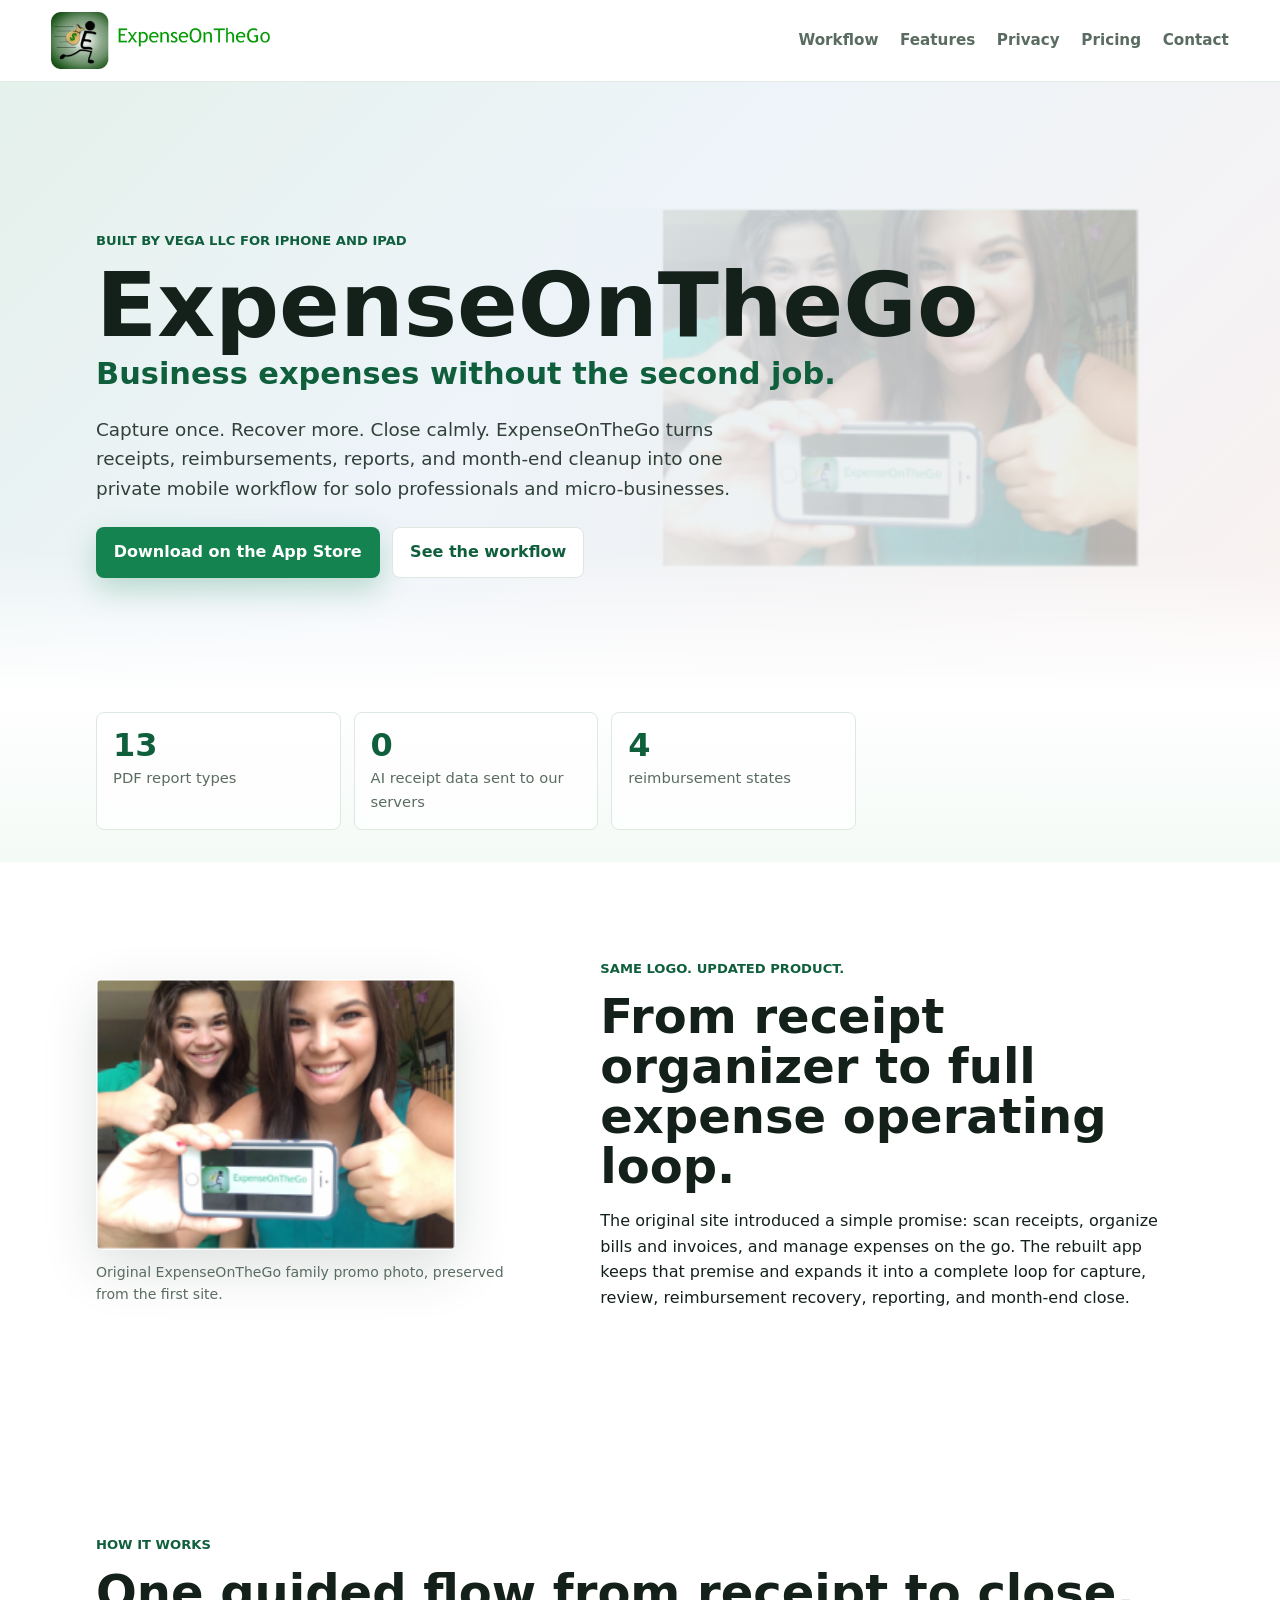
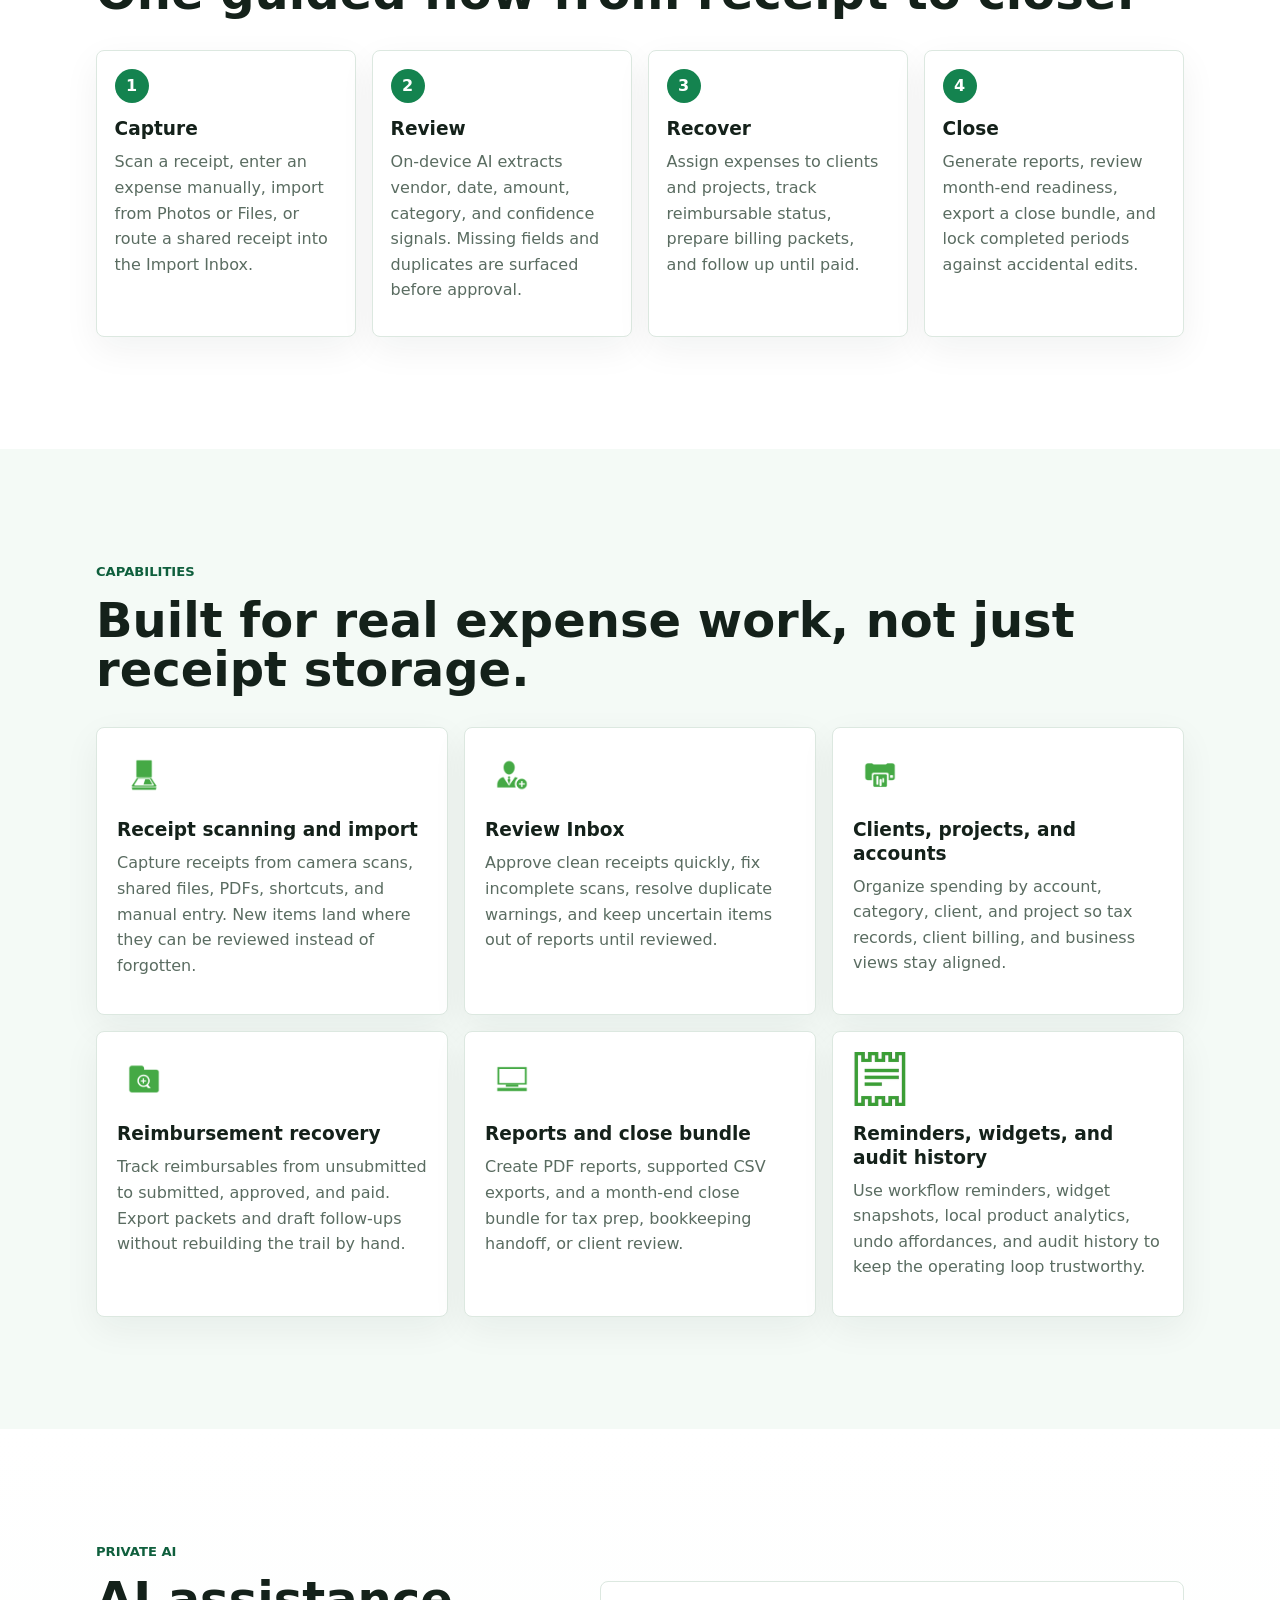
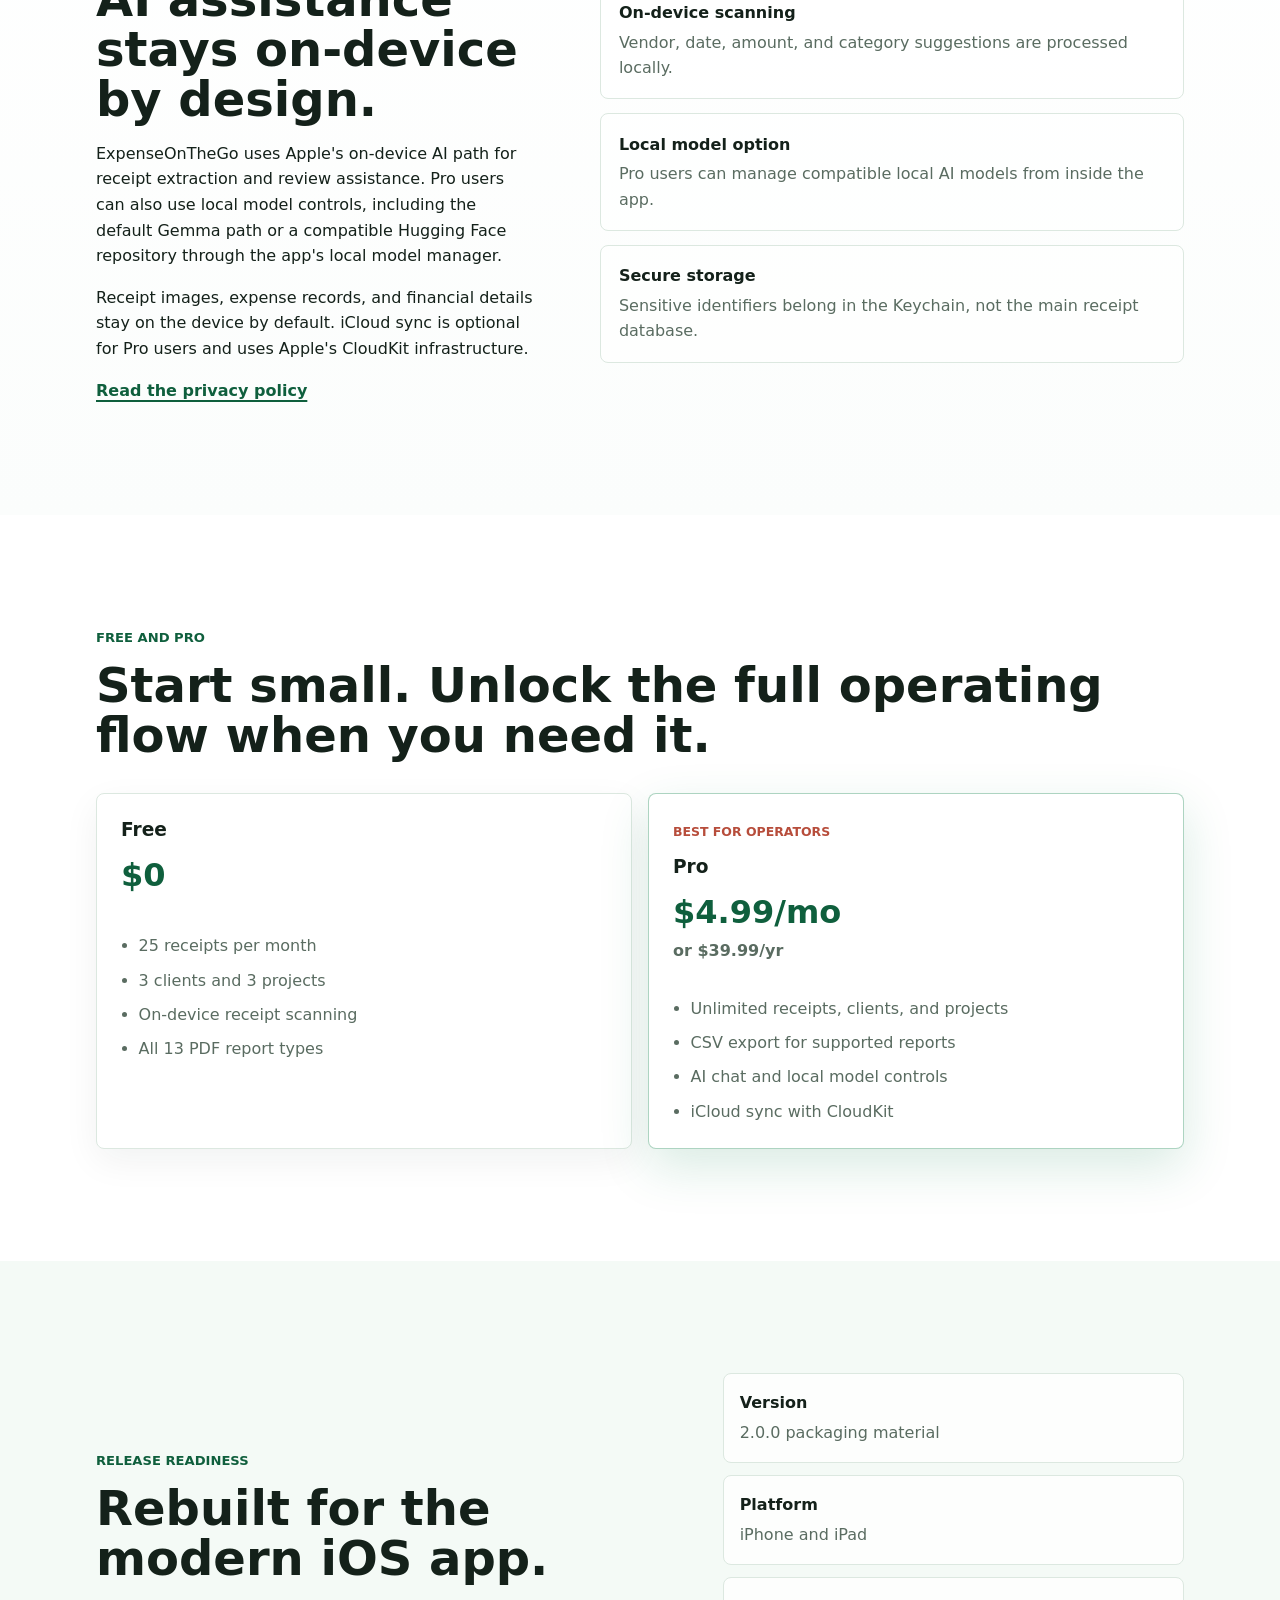
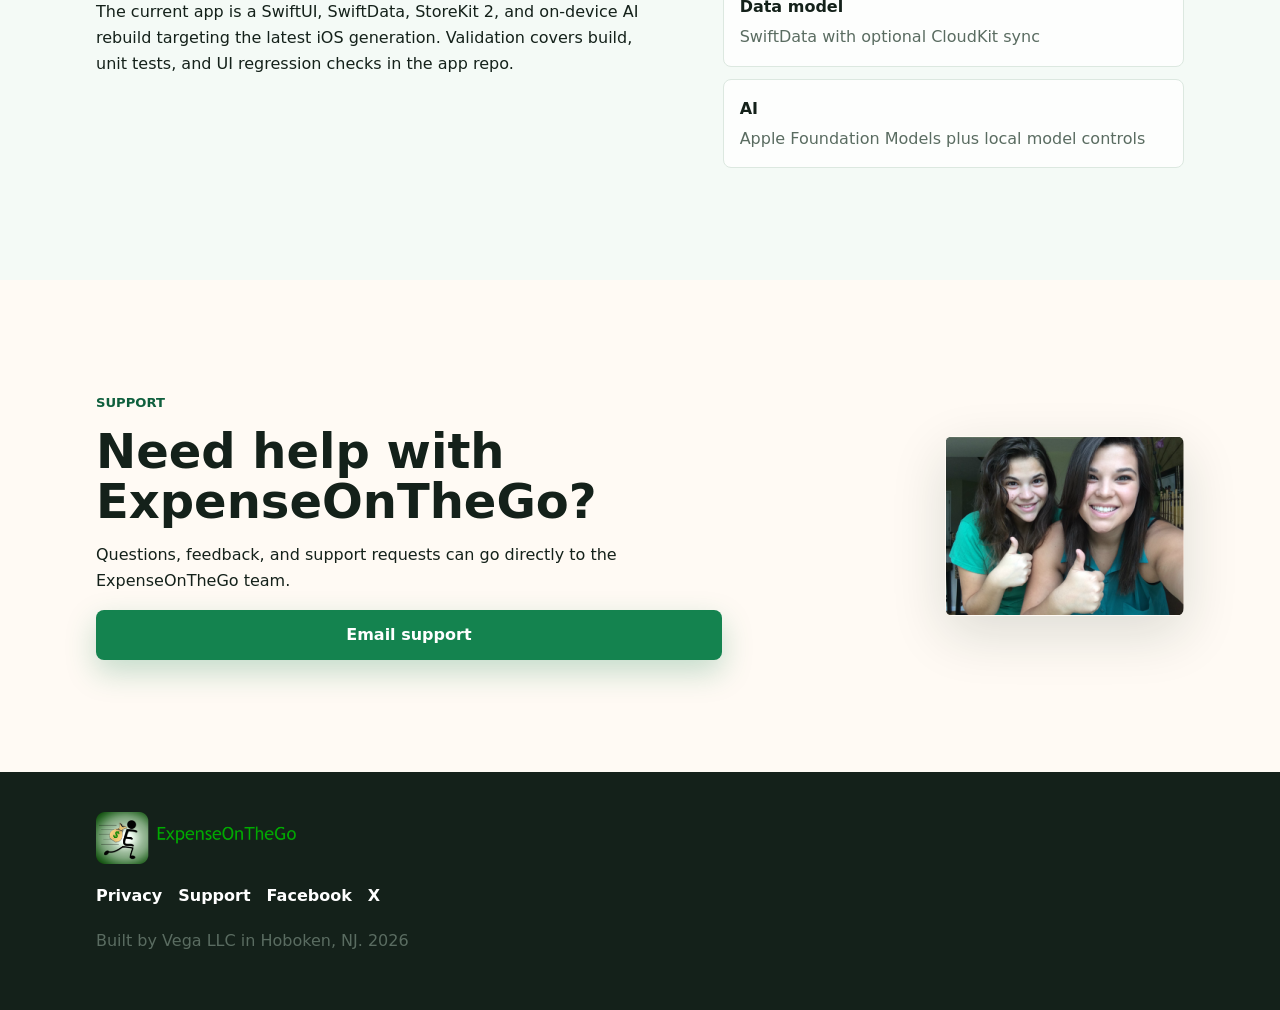
==== index.html @ b361ec9f "Build ExpenseOnTheGo website" ====
<!doctype html>
<html lang="en">
  <head>
    <meta charset="utf-8">
    <meta name="viewport" content="width=device-width, initial-scale=1">
    <title>ExpenseOnTheGo | Business expenses without the second job</title>
    <meta name="description" content="ExpenseOnTheGo helps solo professionals and micro-businesses scan receipts, recover reimbursable spend, and close the month with less friction.">
    <meta name="keywords" content="expense tracker, receipt scanner, business receipts, reimbursements, expense reports, bookkeeping, freelancer, consultant, small business">
    <link rel="canonical" href="https://expenseonthego.com/">
    <meta property="og:site_name" content="ExpenseOnTheGo">
    <meta property="og:title" content="ExpenseOnTheGo">
    <meta property="og:description" content="Business expenses without the second job.">
    <meta property="og:type" content="website">
    <meta property="og:url" content="https://expenseonthego.com/">
    <meta property="og:image" content="https://expenseonthego.com/assets/current-site/hero-family.png">
    <meta name="twitter:card" content="summary_large_image">
    <link rel="icon" href="assets/app/app-icon.png">
    <link rel="apple-touch-icon" href="assets/app/app-icon.png">
    <link rel="manifest" href="site.webmanifest">
    <link rel="stylesheet" href="assets/css/site.css">
  </head>
  <body>
    <a class="skip-link" href="#main">Skip to content</a>

    <header class="site-header" data-site-header>
      <a class="brand" href="/" aria-label="ExpenseOnTheGo home">
        <img src="assets/current-site/logo.png" alt="ExpenseOnTheGo">
      </a>
      <button class="nav-toggle" type="button" aria-expanded="false" aria-controls="site-nav" data-nav-toggle>
        <span></span>
        <span></span>
        <span></span>
        <span class="visually-hidden">Menu</span>
      </button>
      <nav class="site-nav" id="site-nav" data-site-nav>
        <a href="#workflow">Workflow</a>
        <a href="#features">Features</a>
        <a href="#privacy">Privacy</a>
        <a href="#pricing">Pricing</a>
        <a href="#contact">Contact</a>
      </nav>
    </header>

    <main id="main">
      <section class="hero" aria-labelledby="hero-title">
        <div class="hero-backdrop" aria-hidden="true"></div>
        <div class="hero-inner">
          <p class="eyebrow">Built by Vega LLC for iPhone and iPad</p>
          <h1 id="hero-title">ExpenseOnTheGo</h1>
          <p class="hero-subtitle">Business expenses without the second job.</p>
          <p class="hero-copy">Capture once. Recover more. Close calmly. ExpenseOnTheGo turns receipts, reimbursements, reports, and month-end cleanup into one private mobile workflow for solo professionals and micro-businesses.</p>
          <div class="hero-actions" aria-label="Primary actions">
            <a class="button primary" href="https://itunes.apple.com/us/app/expenseonthego/id940750220?mt=8">Download on the App Store</a>
            <a class="button secondary" href="#workflow">See the workflow</a>
          </div>
        </div>
      </section>

      <section class="stats-strip" aria-label="ExpenseOnTheGo highlights">
        <div class="section-inner">
          <dl class="hero-stats">
            <div>
              <dt>13</dt>
              <dd>PDF report types</dd>
            </div>
            <div>
              <dt>0</dt>
              <dd>AI receipt data sent to our servers</dd>
            </div>
            <div>
              <dt>4</dt>
              <dd>reimbursement states</dd>
            </div>
          </dl>
        </div>
      </section>

      <section class="legacy-band" aria-label="Original ExpenseOnTheGo story">
        <div class="section-inner legacy-grid">
          <figure class="legacy-photo">
            <img src="assets/current-site/hero-family.png" alt="Original family promotional photo holding ExpenseOnTheGo on an iPhone">
            <figcaption>Original ExpenseOnTheGo family promo photo, preserved from the first site.</figcaption>
          </figure>
          <div>
            <p class="section-kicker">Same logo. Updated product.</p>
            <h2>From receipt organizer to full expense operating loop.</h2>
            <p>The original site introduced a simple promise: scan receipts, organize bills and invoices, and manage expenses on the go. The rebuilt app keeps that premise and expands it into a complete loop for capture, review, reimbursement recovery, reporting, and month-end close.</p>
          </div>
        </div>
      </section>

      <section class="section" id="workflow" aria-labelledby="workflow-title">
        <div class="section-inner">
          <p class="section-kicker">How it works</p>
          <h2 id="workflow-title">One guided flow from receipt to close.</h2>
          <div class="steps">
            <article>
              <span class="step-number">1</span>
              <h3>Capture</h3>
              <p>Scan a receipt, enter an expense manually, import from Photos or Files, or route a shared receipt into the Import Inbox.</p>
            </article>
            <article>
              <span class="step-number">2</span>
              <h3>Review</h3>
              <p>On-device AI extracts vendor, date, amount, category, and confidence signals. Missing fields and duplicates are surfaced before approval.</p>
            </article>
            <article>
              <span class="step-number">3</span>
              <h3>Recover</h3>
              <p>Assign expenses to clients and projects, track reimbursable status, prepare billing packets, and follow up until paid.</p>
            </article>
            <article>
              <span class="step-number">4</span>
              <h3>Close</h3>
              <p>Generate reports, review month-end readiness, export a close bundle, and lock completed periods against accidental edits.</p>
            </article>
          </div>
        </div>
      </section>

      <section class="section muted" id="features" aria-labelledby="features-title">
        <div class="section-inner">
          <p class="section-kicker">Capabilities</p>
          <h2 id="features-title">Built for real expense work, not just receipt storage.</h2>
          <div class="feature-grid">
            <article class="feature-card">
              <img src="assets/current-site/feature-4014758.png" alt="" aria-hidden="true">
              <h3>Receipt scanning and import</h3>
              <p>Capture receipts from camera scans, shared files, PDFs, shortcuts, and manual entry. New items land where they can be reviewed instead of forgotten.</p>
            </article>
            <article class="feature-card">
              <img src="assets/current-site/feature-2660194.png" alt="" aria-hidden="true">
              <h3>Review Inbox</h3>
              <p>Approve clean receipts quickly, fix incomplete scans, resolve duplicate warnings, and keep uncertain items out of reports until reviewed.</p>
            </article>
            <article class="feature-card">
              <img src="assets/current-site/feature-7334414.png" alt="" aria-hidden="true">
              <h3>Clients, projects, and accounts</h3>
              <p>Organize spending by account, category, client, and project so tax records, client billing, and business views stay aligned.</p>
            </article>
            <article class="feature-card">
              <img src="assets/current-site/feature-6022676.png" alt="" aria-hidden="true">
              <h3>Reimbursement recovery</h3>
              <p>Track reimbursables from unsubmitted to submitted, approved, and paid. Export packets and draft follow-ups without rebuilding the trail by hand.</p>
            </article>
            <article class="feature-card">
              <img src="assets/current-site/feature-6079263.png" alt="" aria-hidden="true">
              <h3>Reports and close bundle</h3>
              <p>Create PDF reports, supported CSV exports, and a month-end close bundle for tax prep, bookkeeping handoff, or client review.</p>
            </article>
            <article class="feature-card">
              <img src="assets/current-site/feature-5658322.png" alt="" aria-hidden="true">
              <h3>Reminders, widgets, and audit history</h3>
              <p>Use workflow reminders, widget snapshots, local product analytics, undo affordances, and audit history to keep the operating loop trustworthy.</p>
            </article>
          </div>
        </div>
      </section>

      <section class="section split-section" id="privacy" aria-labelledby="privacy-title">
        <div class="section-inner split-grid">
          <div>
            <p class="section-kicker">Private AI</p>
            <h2 id="privacy-title">AI assistance stays on-device by design.</h2>
            <p>ExpenseOnTheGo uses Apple's on-device AI path for receipt extraction and review assistance. Pro users can also use local model controls, including the default Gemma path or a compatible Hugging Face repository through the app's local model manager.</p>
            <p>Receipt images, expense records, and financial details stay on the device by default. iCloud sync is optional for Pro users and uses Apple's CloudKit infrastructure.</p>
            <a class="text-link" href="privacy.html">Read the privacy policy</a>
          </div>
          <div class="privacy-panel" aria-label="Private AI safeguards">
            <div>
              <strong>On-device scanning</strong>
              <span>Vendor, date, amount, and category suggestions are processed locally.</span>
            </div>
            <div>
              <strong>Local model option</strong>
              <span>Pro users can manage compatible local AI models from inside the app.</span>
            </div>
            <div>
              <strong>Secure storage</strong>
              <span>Sensitive identifiers belong in the Keychain, not the main receipt database.</span>
            </div>
          </div>
        </div>
      </section>

      <section class="section" id="pricing" aria-labelledby="pricing-title">
        <div class="section-inner">
          <p class="section-kicker">Free and Pro</p>
          <h2 id="pricing-title">Start small. Unlock the full operating flow when you need it.</h2>
          <div class="pricing-grid">
            <article class="pricing-card">
              <h3>Free</h3>
              <p class="price">$0</p>
              <ul>
                <li>25 receipts per month</li>
                <li>3 clients and 3 projects</li>
                <li>On-device receipt scanning</li>
                <li>All 13 PDF report types</li>
              </ul>
            </article>
            <article class="pricing-card featured">
              <span class="plan-label">Best for operators</span>
              <h3>Pro</h3>
              <p class="price">$4.99/mo <span>or $39.99/yr</span></p>
              <ul>
                <li>Unlimited receipts, clients, and projects</li>
                <li>CSV export for supported reports</li>
                <li>AI chat and local model controls</li>
                <li>iCloud sync with CloudKit</li>
              </ul>
            </article>
          </div>
        </div>
      </section>

      <section class="section muted" aria-labelledby="proof-title">
        <div class="section-inner proof-grid">
          <div>
            <p class="section-kicker">Release readiness</p>
            <h2 id="proof-title">Rebuilt for the modern iOS app.</h2>
            <p>The current app is a SwiftUI, SwiftData, StoreKit 2, and on-device AI rebuild targeting the latest iOS generation. Validation covers build, unit tests, and UI regression checks in the app repo.</p>
          </div>
          <dl class="release-list">
            <div>
              <dt>Version</dt>
              <dd>2.0.0 packaging material</dd>
            </div>
            <div>
              <dt>Platform</dt>
              <dd>iPhone and iPad</dd>
            </div>
            <div>
              <dt>Data model</dt>
              <dd>SwiftData with optional CloudKit sync</dd>
            </div>
            <div>
              <dt>AI</dt>
              <dd>Apple Foundation Models plus local model controls</dd>
            </div>
          </dl>
        </div>
      </section>

      <section class="section contact-section" id="contact" aria-labelledby="contact-title">
        <div class="section-inner contact-grid">
          <div>
            <p class="section-kicker">Support</p>
            <h2 id="contact-title">Need help with ExpenseOnTheGo?</h2>
            <p>Questions, feedback, and support requests can go directly to the ExpenseOnTheGo team.</p>
            <a class="button primary" href="mailto:info@expenseonthego.com">Email support</a>
          </div>
          <figure class="contact-image">
            <img src="assets/current-site/contact-email.png" alt="Info at ExpenseOnTheGo dot com">
          </figure>
        </div>
      </section>
    </main>

    <footer class="site-footer">
      <div class="footer-inner">
        <img src="assets/current-site/logo.png" alt="ExpenseOnTheGo">
        <nav aria-label="Footer">
          <a href="privacy.html">Privacy</a>
          <a href="support.html">Support</a>
          <a href="https://www.facebook.com/ExpenseOnTheGo">Facebook</a>
          <a href="https://twitter.com/ExpenseOnTheGo">X</a>
        </nav>
        <p>Built by Vega LLC in Hoboken, NJ. <span data-current-year>2026</span></p>
      </div>
    </footer>

    <script type="application/ld+json">
      {
        "@context": "https://schema.org",
        "@type": "SoftwareApplication",
        "name": "ExpenseOnTheGo",
        "applicationCategory": "FinanceApplication",
        "operatingSystem": "iOS, iPadOS",
        "offers": {
          "@type": "Offer",
          "price": "0",
          "priceCurrency": "USD"
        },
        "publisher": {
          "@type": "Organization",
          "name": "Vega LLC"
        },
        "description": "ExpenseOnTheGo helps solo professionals and micro-businesses scan receipts, recover reimbursable spend, and close the month with less friction."
      }
    </script>
    <script src="assets/js/site.js"></script>
  </body>
</html>
---- assets/css/site.css ----
:root {
  --green: #14834f;
  --green-dark: #0f5f3d;
  --ink: #14211a;
  --muted: #5a6c61;
  --line: #dce8e0;
  --paper: #ffffff;
  --wash: #f4faf6;
  --blue: #1f6fb2;
  --coral: #b74d3b;
  --gold: #a97816;
  --shadow: 0 18px 55px rgba(15, 44, 28, 0.14);
  font-family: Inter, ui-sans-serif, system-ui, -apple-system, BlinkMacSystemFont, "Segoe UI", sans-serif;
}

* {
  box-sizing: border-box;
}

html {
  scroll-behavior: smooth;
}

body {
  margin: 0;
  color: var(--ink);
  background: var(--paper);
  line-height: 1.6;
  overflow-x: hidden;
}

img {
  max-width: 100%;
  display: block;
}

a {
  color: inherit;
}

.skip-link,
.visually-hidden {
  position: absolute;
  width: 1px;
  height: 1px;
  padding: 0;
  margin: -1px;
  overflow: hidden;
  clip: rect(0, 0, 0, 0);
  white-space: nowrap;
  border: 0;
}

.skip-link:focus {
  width: auto;
  height: auto;
  clip: auto;
  margin: 1rem;
  padding: 0.65rem 1rem;
  background: var(--ink);
  color: white;
  z-index: 30;
}

.site-header {
  position: sticky;
  top: 0;
  z-index: 20;
  display: flex;
  align-items: center;
  justify-content: space-between;
  min-height: 76px;
  padding: 0.75rem clamp(1rem, 4vw, 4rem);
  background: rgba(255, 255, 255, 0.92);
  border-bottom: 1px solid rgba(220, 232, 224, 0.86);
  backdrop-filter: blur(18px);
}

.brand img {
  width: min(230px, 54vw);
  height: auto;
}

.site-nav {
  display: flex;
  align-items: center;
  gap: 1.35rem;
  color: var(--muted);
  font-size: 0.95rem;
  font-weight: 700;
}

.site-nav a {
  text-decoration: none;
}

.site-nav a:hover,
.site-nav a:focus-visible {
  color: var(--green-dark);
}

.nav-toggle {
  display: none;
  width: 44px;
  height: 44px;
  border: 1px solid var(--line);
  border-radius: 8px;
  background: white;
  align-items: center;
  justify-content: center;
  flex-direction: column;
  gap: 5px;
}

.nav-toggle span:not(.visually-hidden) {
  width: 20px;
  height: 2px;
  background: var(--ink);
  border-radius: 999px;
}

.hero {
  position: relative;
  min-height: clamp(500px, 68vh, 650px);
  display: flex;
  align-items: center;
  overflow: hidden;
  background:
    linear-gradient(90deg, rgba(255, 255, 255, 0.97) 0%, rgba(255, 255, 255, 0.9) 47%, rgba(244, 250, 246, 0.7) 100%),
    url("../current-site/hero-family.png");
  background-repeat: no-repeat;
  background-size: auto min(52vh, 360px);
  background-position: right clamp(1rem, 11vw, 9rem) center;
}

.hero::after {
  content: "";
  position: absolute;
  inset: auto 0 0;
  height: 9rem;
  background: linear-gradient(180deg, rgba(255, 255, 255, 0), white 100%);
  pointer-events: none;
}

.hero-backdrop {
  position: absolute;
  inset: 0;
  background: linear-gradient(135deg, rgba(20, 131, 79, 0.11), rgba(31, 111, 178, 0.08) 42%, rgba(183, 77, 59, 0.08));
}

.hero-inner,
.section-inner {
  width: 100%;
  max-width: 1120px;
  margin: 0 auto;
  padding-right: 1rem;
  padding-left: 1rem;
}

.hero-inner {
  position: relative;
  z-index: 2;
  padding: 6rem 1rem 4rem;
}

.eyebrow,
.section-kicker {
  color: var(--green-dark);
  font-size: 0.82rem;
  font-weight: 800;
  text-transform: uppercase;
  letter-spacing: 0;
}

h1,
h2,
h3,
p {
  margin-top: 0;
}

h1 {
  margin-bottom: 0.2rem;
  font-size: 5.6rem;
  line-height: 0.92;
  letter-spacing: 0;
}

h2 {
  font-size: 3rem;
  line-height: 1.04;
  letter-spacing: 0;
  margin-bottom: 1rem;
}

h3 {
  font-size: 1.16rem;
  line-height: 1.25;
  margin-bottom: 0.55rem;
}

.hero-subtitle {
  margin-bottom: 1rem;
  color: var(--green-dark);
  font-size: 1.9rem;
  font-weight: 800;
}

.hero-copy {
  width: min(660px, 100%);
  margin-bottom: 1.5rem;
  color: #314139;
  font-size: 1.15rem;
}

.hero-actions,
.contact-section .button {
  display: flex;
  flex-wrap: wrap;
  gap: 0.8rem;
}

.button {
  display: inline-flex;
  align-items: center;
  justify-content: center;
  min-height: 48px;
  padding: 0.72rem 1.05rem;
  border: 1px solid transparent;
  border-radius: 8px;
  font-weight: 800;
  text-decoration: none;
  transition: transform 160ms ease, box-shadow 160ms ease, background 160ms ease;
}

.button:hover,
.button:focus-visible {
  transform: translateY(-1px);
}

.button.primary {
  color: white;
  background: var(--green);
  box-shadow: 0 12px 30px rgba(20, 131, 79, 0.25);
}

.button.secondary {
  color: var(--green-dark);
  background: white;
  border-color: var(--line);
}

.hero-stats {
  display: grid;
  grid-template-columns: repeat(3, minmax(0, 1fr));
  gap: 0.8rem;
  width: min(760px, 100%);
  margin: 0;
}

.stats-strip {
  padding: 1.1rem 0 2rem;
  background: linear-gradient(180deg, white 0%, var(--wash) 100%);
}

.hero-stats div,
.release-list div,
.privacy-panel div {
  border: 1px solid var(--line);
  border-radius: 8px;
  background: rgba(255, 255, 255, 0.82);
}

.hero-stats div {
  padding: 1rem;
}

.hero-stats dt {
  color: var(--green-dark);
  font-size: 2rem;
  font-weight: 900;
  line-height: 1;
}

.hero-stats dd {
  margin: 0.35rem 0 0;
  color: var(--muted);
  font-size: 0.92rem;
}

.legacy-band {
  padding: clamp(3rem, 8vw, 6rem) 0;
}

.legacy-grid,
.split-grid,
.proof-grid,
.contact-grid {
  display: grid;
  grid-template-columns: minmax(0, 0.86fr) minmax(0, 1.14fr);
  gap: clamp(1.5rem, 5vw, 4rem);
  align-items: center;
}

.legacy-photo {
  margin: 0;
}

.legacy-photo img,
.contact-image img {
  width: min(360px, 100%);
  border-radius: 8px;
  box-shadow: var(--shadow);
}

.legacy-photo figcaption {
  margin-top: 0.7rem;
  color: var(--muted);
  font-size: 0.88rem;
}

.section {
  padding: clamp(4rem, 9vw, 7rem) 0;
}

.muted {
  background: var(--wash);
}

.steps,
.feature-grid,
.pricing-grid {
  display: grid;
  gap: 1rem;
  margin-top: 2rem;
}

.steps {
  grid-template-columns: repeat(4, minmax(0, 1fr));
}

.steps article,
.feature-card,
.pricing-card {
  border: 1px solid var(--line);
  border-radius: 8px;
  background: white;
  box-shadow: 0 12px 36px rgba(20, 33, 26, 0.06);
}

.steps article {
  padding: 1.1rem;
}

.step-number {
  display: inline-grid;
  place-items: center;
  width: 34px;
  height: 34px;
  margin-bottom: 0.9rem;
  border-radius: 50%;
  color: white;
  background: var(--green);
  font-weight: 900;
}

.steps p,
.feature-card p,
.pricing-card li,
.privacy-panel span,
.release-list dd,
.site-footer p {
  color: var(--muted);
}

.legal-copy {
  max-width: 850px;
}

.legal-copy h1 {
  margin-bottom: 1rem;
  font-size: 4rem;
}

.legal-copy h2 {
  margin-top: 2rem;
  font-size: 1.8rem;
}

.feature-grid {
  grid-template-columns: repeat(3, minmax(0, 1fr));
}

.feature-card {
  padding: 1.25rem;
}

.feature-card img {
  width: 54px;
  height: 54px;
  object-fit: contain;
  margin-bottom: 1rem;
}

.split-section {
  background: linear-gradient(180deg, white 0%, #fbfdfc 100%);
}

.privacy-panel {
  display: grid;
  gap: 0.85rem;
}

.privacy-panel div {
  padding: 1.1rem;
}

.privacy-panel strong,
.privacy-panel span {
  display: block;
}

.privacy-panel strong {
  margin-bottom: 0.25rem;
}

.text-link {
  color: var(--green-dark);
  font-weight: 800;
  text-decoration-thickness: 2px;
  text-underline-offset: 4px;
}

.pricing-grid {
  grid-template-columns: repeat(2, minmax(0, 1fr));
}

.pricing-card {
  position: relative;
  padding: 1.5rem;
}

.pricing-card.featured {
  border-color: rgba(20, 131, 79, 0.35);
  box-shadow: 0 18px 50px rgba(20, 131, 79, 0.16);
}

.plan-label {
  display: inline-block;
  margin-bottom: 0.8rem;
  color: var(--coral);
  font-size: 0.78rem;
  font-weight: 900;
  text-transform: uppercase;
  letter-spacing: 0;
}

.price {
  color: var(--green-dark);
  font-size: 2rem;
  font-weight: 900;
}

.price span {
  display: block;
  color: var(--muted);
  font-size: 1rem;
  font-weight: 700;
}

.pricing-card ul {
  margin: 1rem 0 0;
  padding-left: 1.1rem;
}

.pricing-card li + li {
  margin-top: 0.55rem;
}

.proof-grid {
  grid-template-columns: minmax(0, 1fr) minmax(320px, 0.82fr);
}

.release-list {
  display: grid;
  gap: 0.8rem;
  margin: 0;
}

.release-list div {
  padding: 1rem;
}

.release-list dt {
  font-weight: 900;
}

.release-list dd {
  margin: 0.25rem 0 0;
}

.contact-section {
  background: #fffaf4;
}

.contact-grid {
  grid-template-columns: minmax(0, 1.1fr) minmax(240px, 0.7fr);
}

.contact-image {
  margin: 0;
  justify-self: end;
}

.site-footer {
  padding: 2.5rem 0;
  background: var(--ink);
  color: white;
}

.footer-inner {
  width: 100%;
  max-width: 1120px;
  margin: 0 auto;
  padding-right: 1rem;
  padding-left: 1rem;
  display: grid;
  gap: 1.2rem;
}

.footer-inner img {
  width: 210px;
  filter: brightness(1.12);
}

.footer-inner nav {
  display: flex;
  flex-wrap: wrap;
  gap: 1rem;
}

.footer-inner a {
  color: white;
  font-weight: 800;
  text-decoration: none;
}

.footer-inner a:hover,
.footer-inner a:focus-visible {
  color: #baf2cf;
}

@media (max-width: 920px) {
  .site-header {
    min-height: 70px;
  }

  .nav-toggle {
    display: inline-flex;
    position: fixed;
    top: 13px;
    right: auto;
    left: min(330px, calc(100vw - 60px));
    z-index: 40;
  }

  .site-nav {
    position: absolute;
    top: calc(100% + 1px);
    right: 1rem;
    left: 1rem;
    display: none;
    flex-direction: column;
    align-items: stretch;
    gap: 0;
    padding: 0.5rem;
    border: 1px solid var(--line);
    border-radius: 8px;
    background: white;
    box-shadow: var(--shadow);
  }

  .site-nav.is-open {
    display: flex;
  }

  .site-nav.policy-nav {
    position: static;
    display: flex;
    flex-direction: row;
    align-items: center;
    gap: 1rem;
    width: auto;
    padding: 0;
    border: 0;
    box-shadow: none;
  }

  .site-nav a {
    padding: 0.8rem;
  }

  .hero {
    min-height: auto;
    background-size: 220px auto;
    background-position: right 1rem top 6rem;
  }

  .hero-inner {
    padding-top: 12rem;
  }

  .hero-stats,
  .steps,
  .feature-grid,
  .pricing-grid,
  .legacy-grid,
  .split-grid,
  .proof-grid,
  .contact-grid {
    grid-template-columns: 1fr;
  }

  .contact-image {
    justify-self: start;
  }

  h1 {
    font-size: 4.2rem;
  }

  h2 {
    font-size: 2.35rem;
  }

  .hero-subtitle {
    font-size: 1.5rem;
  }

  .legal-copy h1 {
    font-size: 3rem;
  }
}

@media (max-width: 560px) {
  .site-header {
    max-width: 100vw;
  }

  .brand img {
    width: min(205px, 62vw);
  }

  .hero {
    background-size: 180px auto;
    background-position: right 1rem top 5.2rem;
  }

  .hero-inner {
    padding-top: 10.5rem;
    padding-right: 1.5rem;
  }

  .hero-actions {
    flex-direction: column;
    width: 100%;
    max-width: 20.5rem;
  }

  .button {
    width: 100%;
  }

  .hero-stats {
    max-width: 20.5rem;
  }

  .hero-stats div {
    padding: 0.85rem;
  }

  h1 {
    max-width: 20.5rem;
    font-size: 2.25rem;
    line-height: 1;
  }

  h2 {
    font-size: 1.85rem;
  }

  .hero-subtitle {
    max-width: 17rem;
    font-size: 1.28rem;
  }

  .hero-copy {
    max-width: 20.5rem;
    font-size: 1rem;
  }

  .legal-copy h1 {
    font-size: 2.35rem;
  }

  .legal-copy h2 {
    font-size: 1.35rem;
  }
}
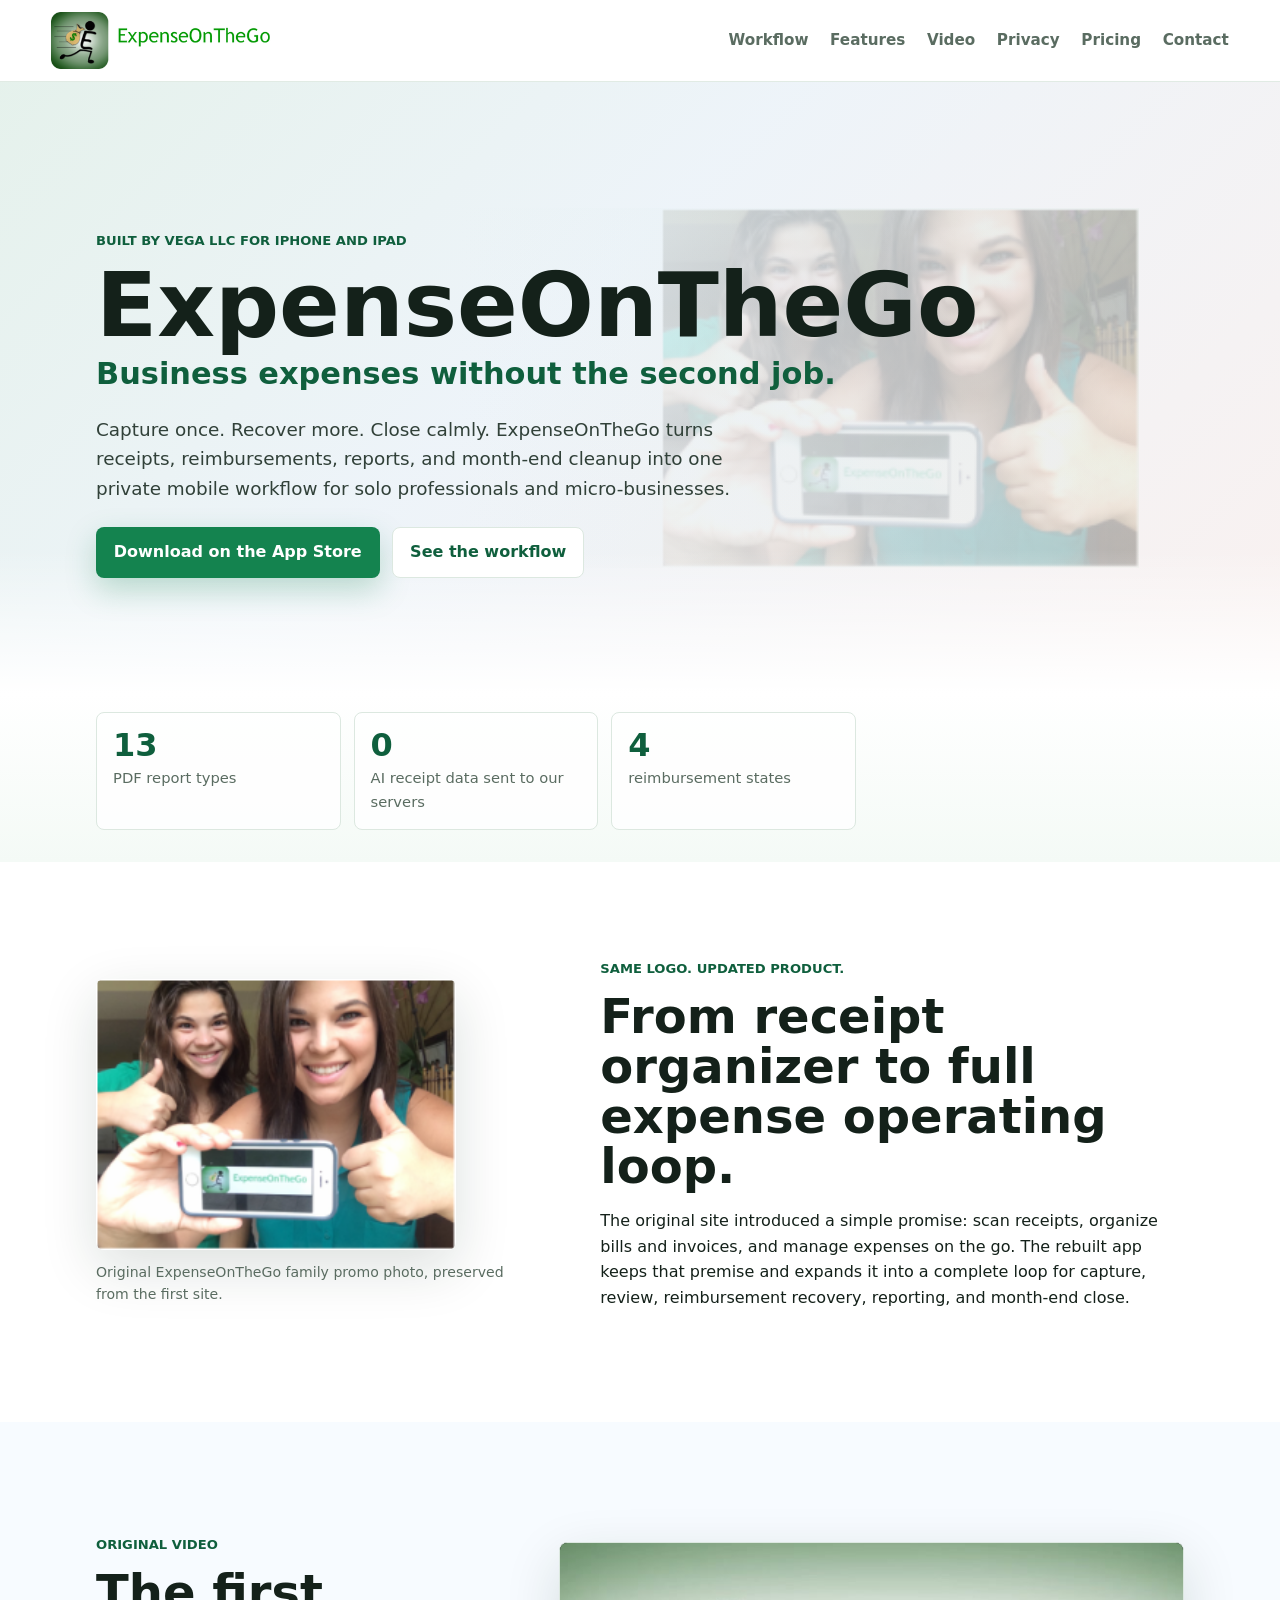
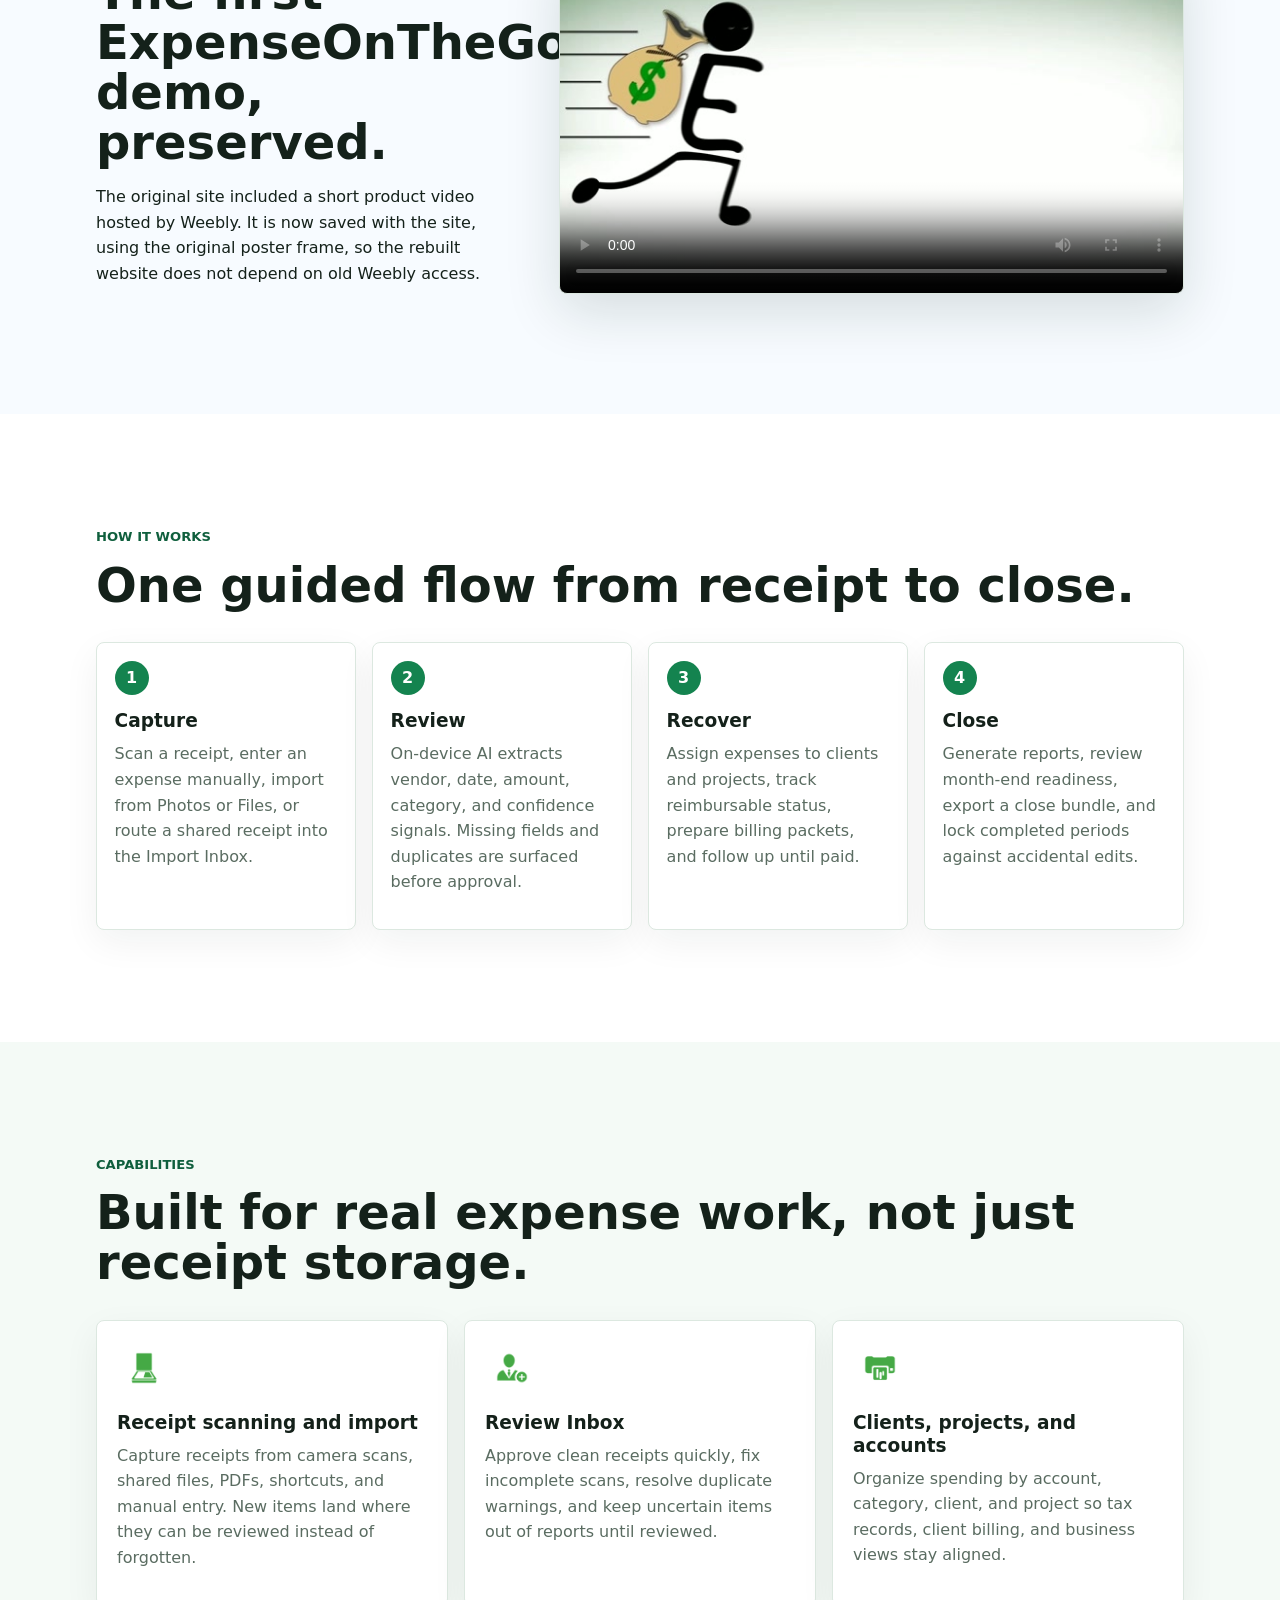
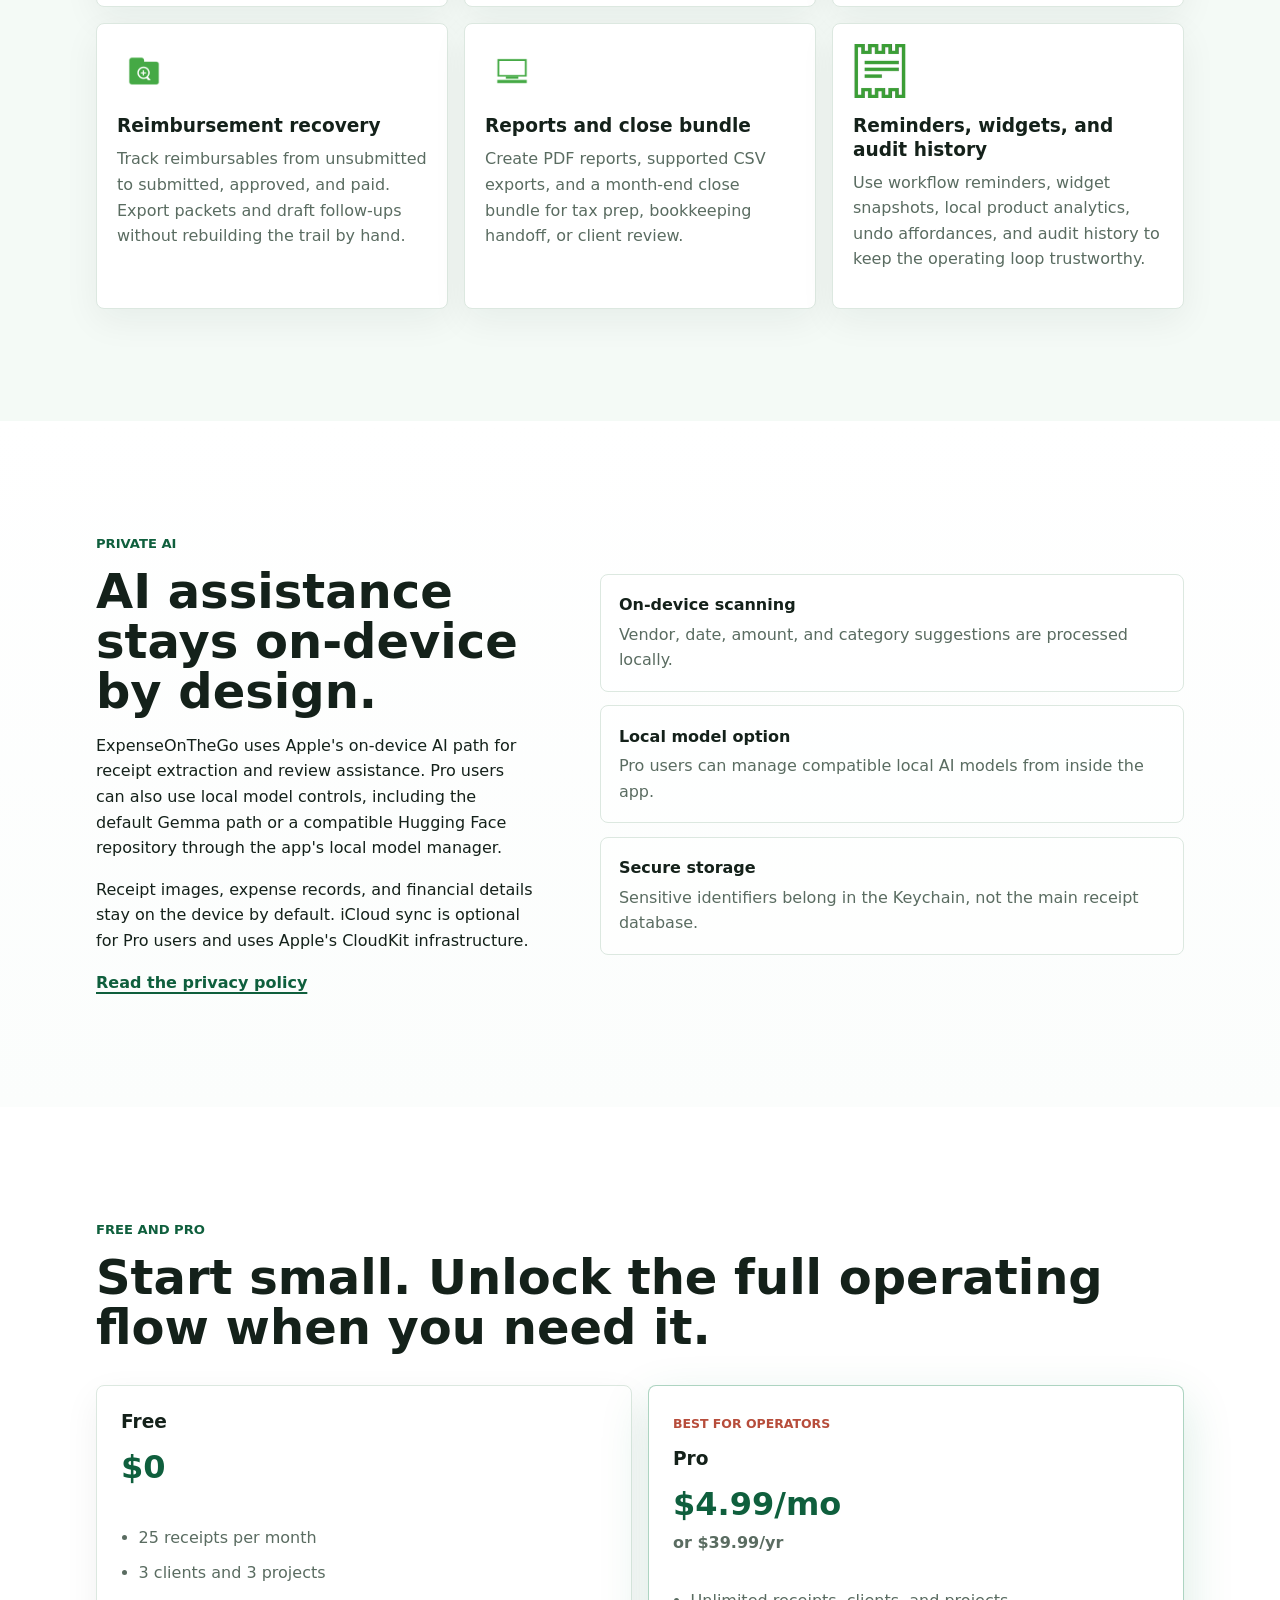
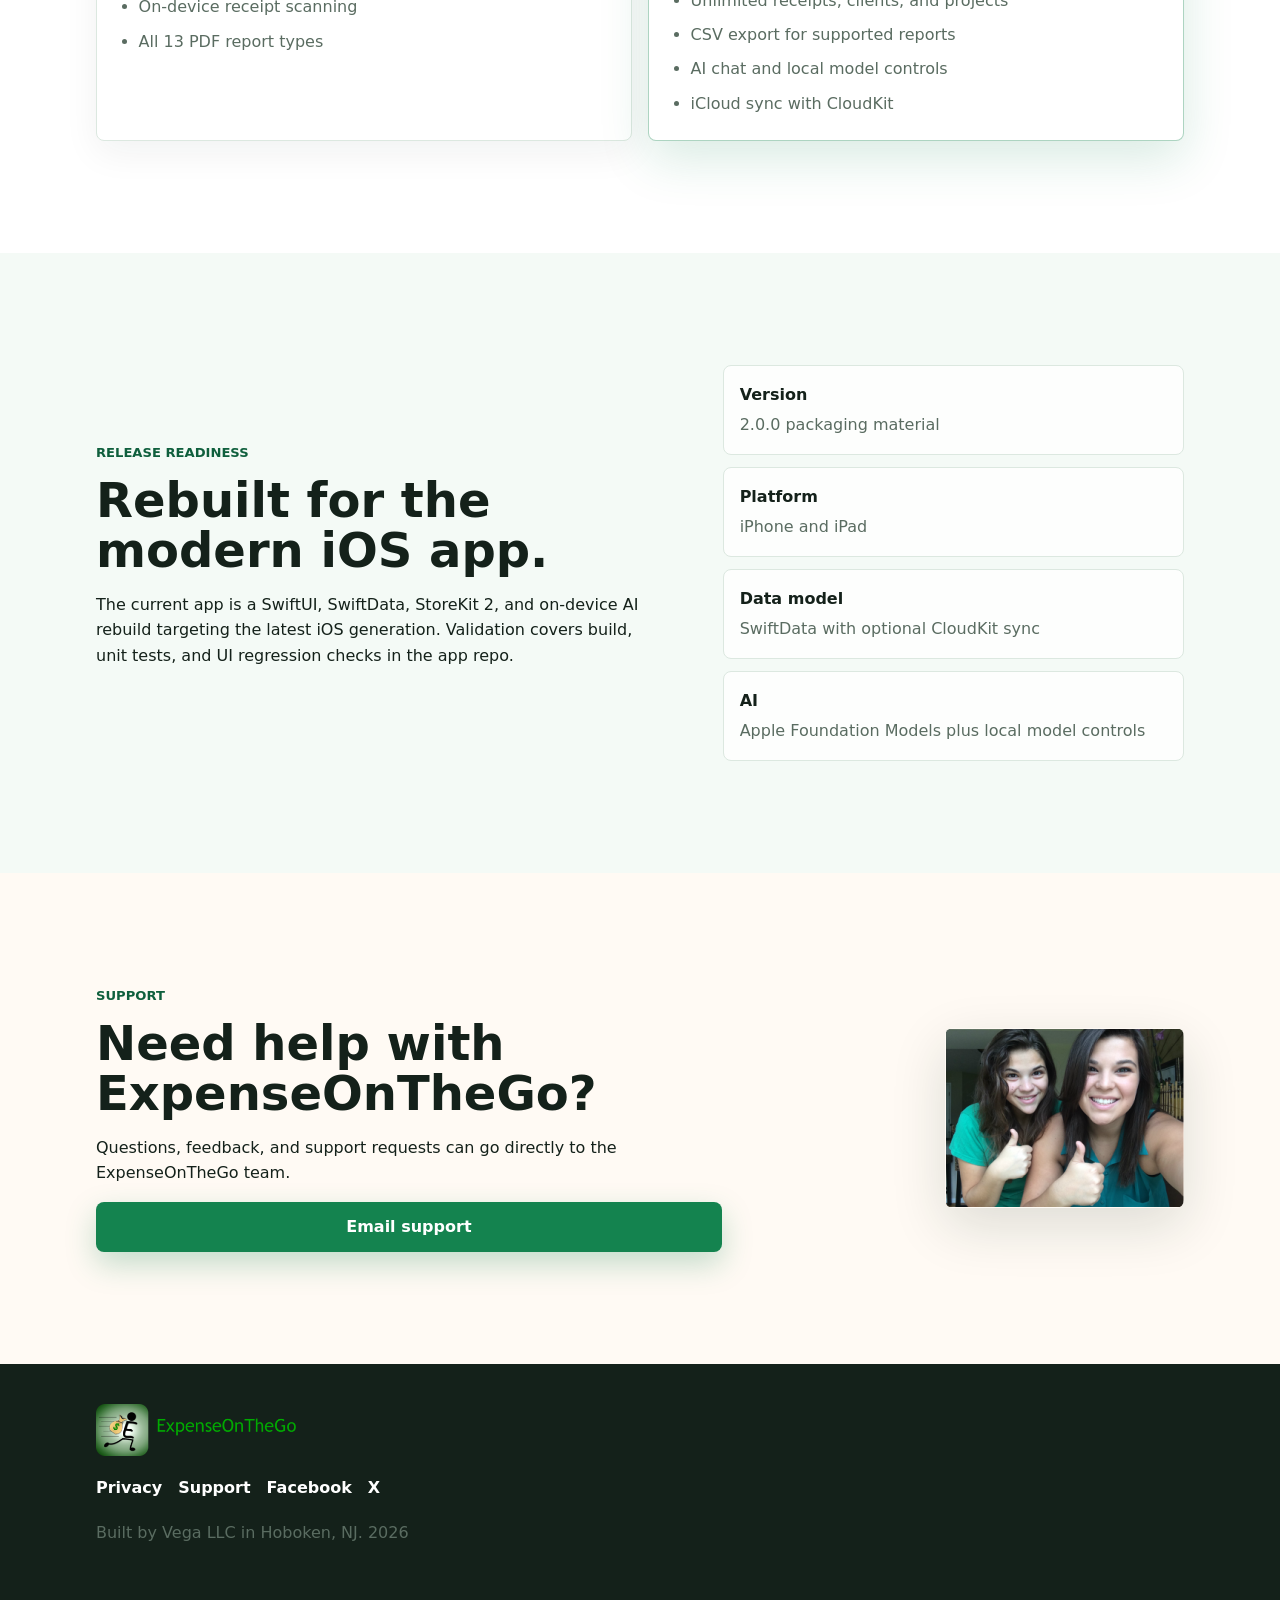
==== commit 00395d4c: "Add preserved ExpenseOnTheGo video" ====
--- a/index.html
+++ b/index.html
@@ -35,6 +35,7 @@
       <nav class="site-nav" id="site-nav" data-site-nav>
         <a href="#workflow">Workflow</a>
         <a href="#features">Features</a>
+        <a href="#video">Video</a>
         <a href="#privacy">Privacy</a>
         <a href="#pricing">Pricing</a>
         <a href="#contact">Contact</a>
@@ -85,6 +86,22 @@
             <p class="section-kicker">Same logo. Updated product.</p>
             <h2>From receipt organizer to full expense operating loop.</h2>
             <p>The original site introduced a simple promise: scan receipts, organize bills and invoices, and manage expenses on the go. The rebuilt app keeps that premise and expands it into a complete loop for capture, review, reimbursement recovery, reporting, and month-end close.</p>
+          </div>
+        </div>
+      </section>
+
+      <section class="section video-section" id="video" aria-labelledby="video-title">
+        <div class="section-inner video-grid">
+          <div>
+            <p class="section-kicker">Original video</p>
+            <h2 id="video-title">The first ExpenseOnTheGo demo, preserved.</h2>
+            <p>The original site included a short product video hosted by Weebly. It is now saved with the site, using the original poster frame, so the rebuilt website does not depend on old Weebly access.</p>
+          </div>
+          <div class="video-frame">
+            <video controls preload="metadata" poster="assets/current-site/video-poster.jpg" aria-label="Original ExpenseOnTheGo product video">
+              <source src="assets/current-site/expenseonthego-original-video.mp4" type="video/mp4">
+              <a href="assets/current-site/expenseonthego-original-video.mp4">Download the ExpenseOnTheGo video</a>
+            </video>
           </div>
         </div>
       </section>
--- a/assets/css/site.css
+++ b/assets/css/site.css
@@ -325,6 +325,31 @@
 
 .muted {
   background: var(--wash);
+}
+
+.video-section {
+  background: #f7fbff;
+}
+
+.video-grid {
+  display: grid;
+  grid-template-columns: minmax(0, 0.78fr) minmax(0, 1.22fr);
+  gap: clamp(1.5rem, 5vw, 4rem);
+  align-items: center;
+}
+
+.video-frame {
+  overflow: hidden;
+  border: 1px solid var(--line);
+  border-radius: 8px;
+  background: #0d1511;
+  box-shadow: var(--shadow);
+}
+
+.video-frame video {
+  display: block;
+  width: 100%;
+  aspect-ratio: 16 / 9;
 }
 
 .steps,
@@ -614,6 +639,7 @@
   .steps,
   .feature-grid,
   .pricing-grid,
+  .video-grid,
   .legacy-grid,
   .split-grid,
   .proof-grid,
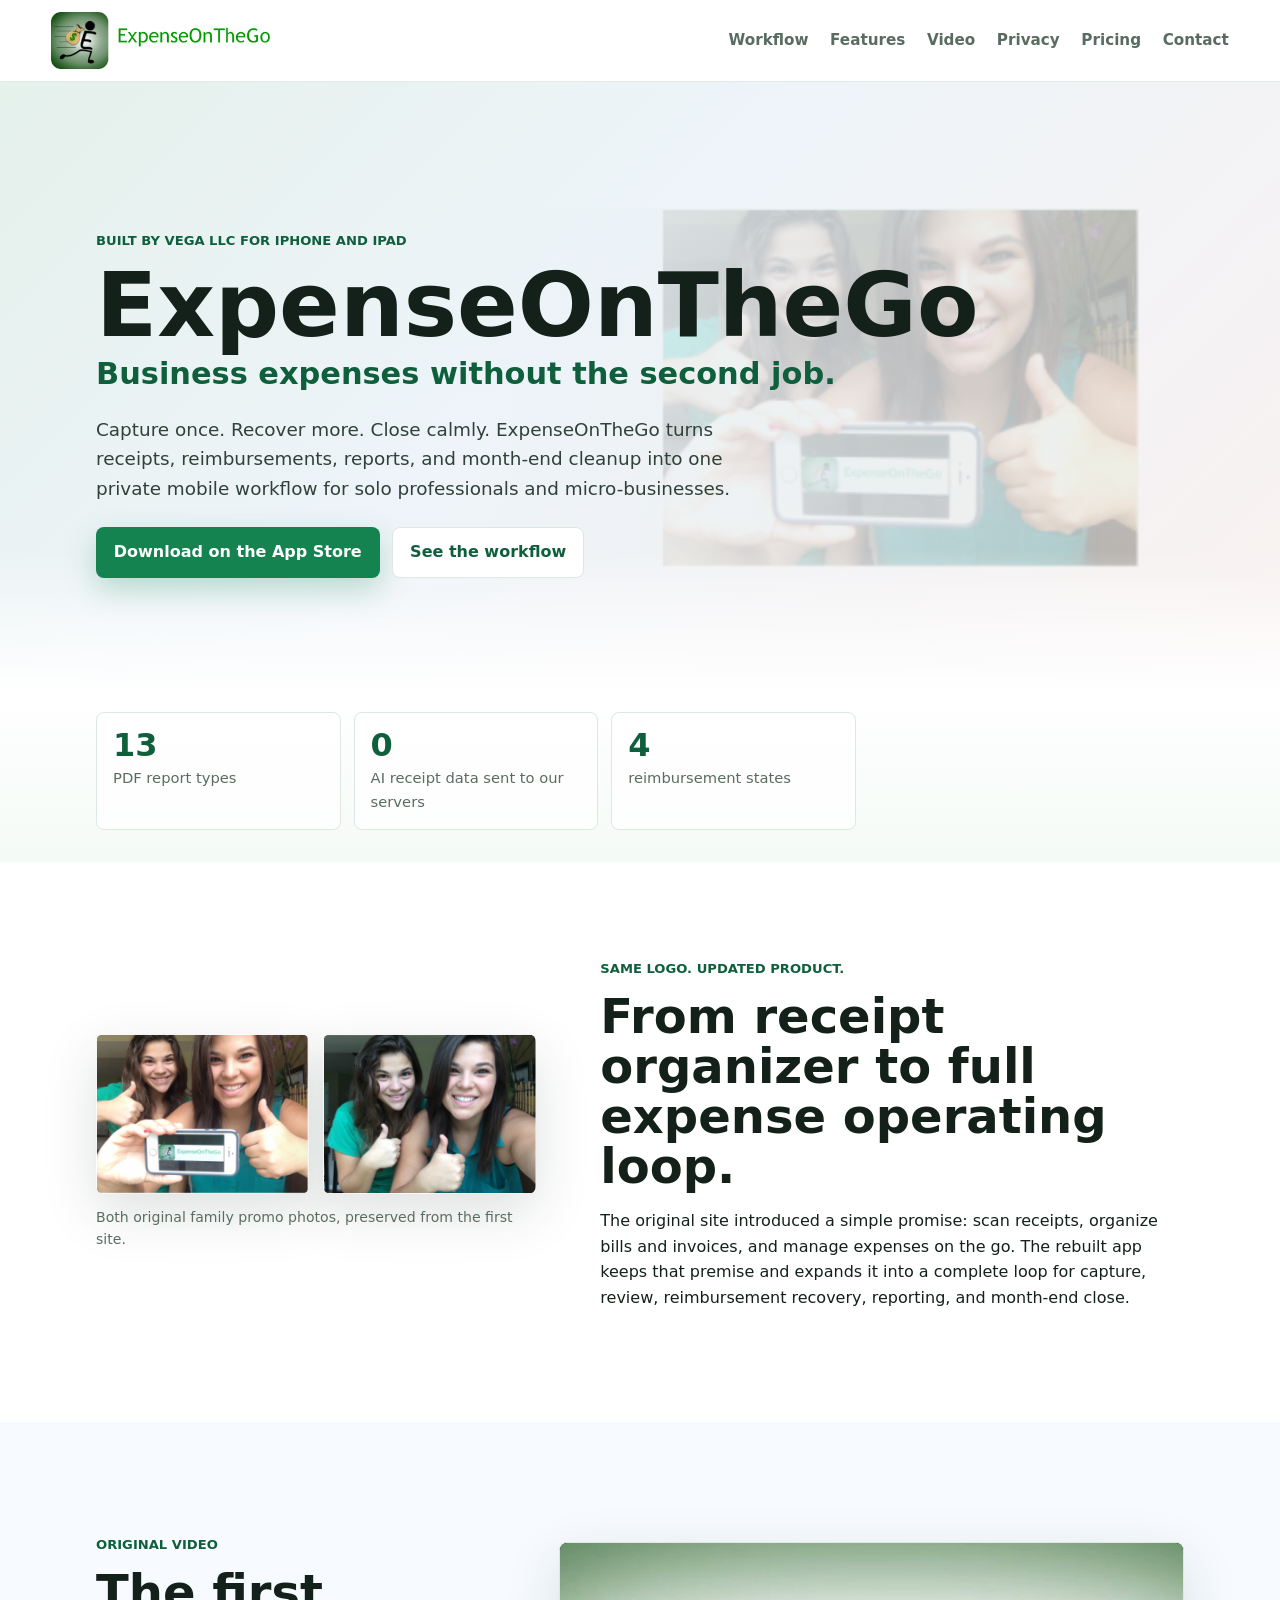
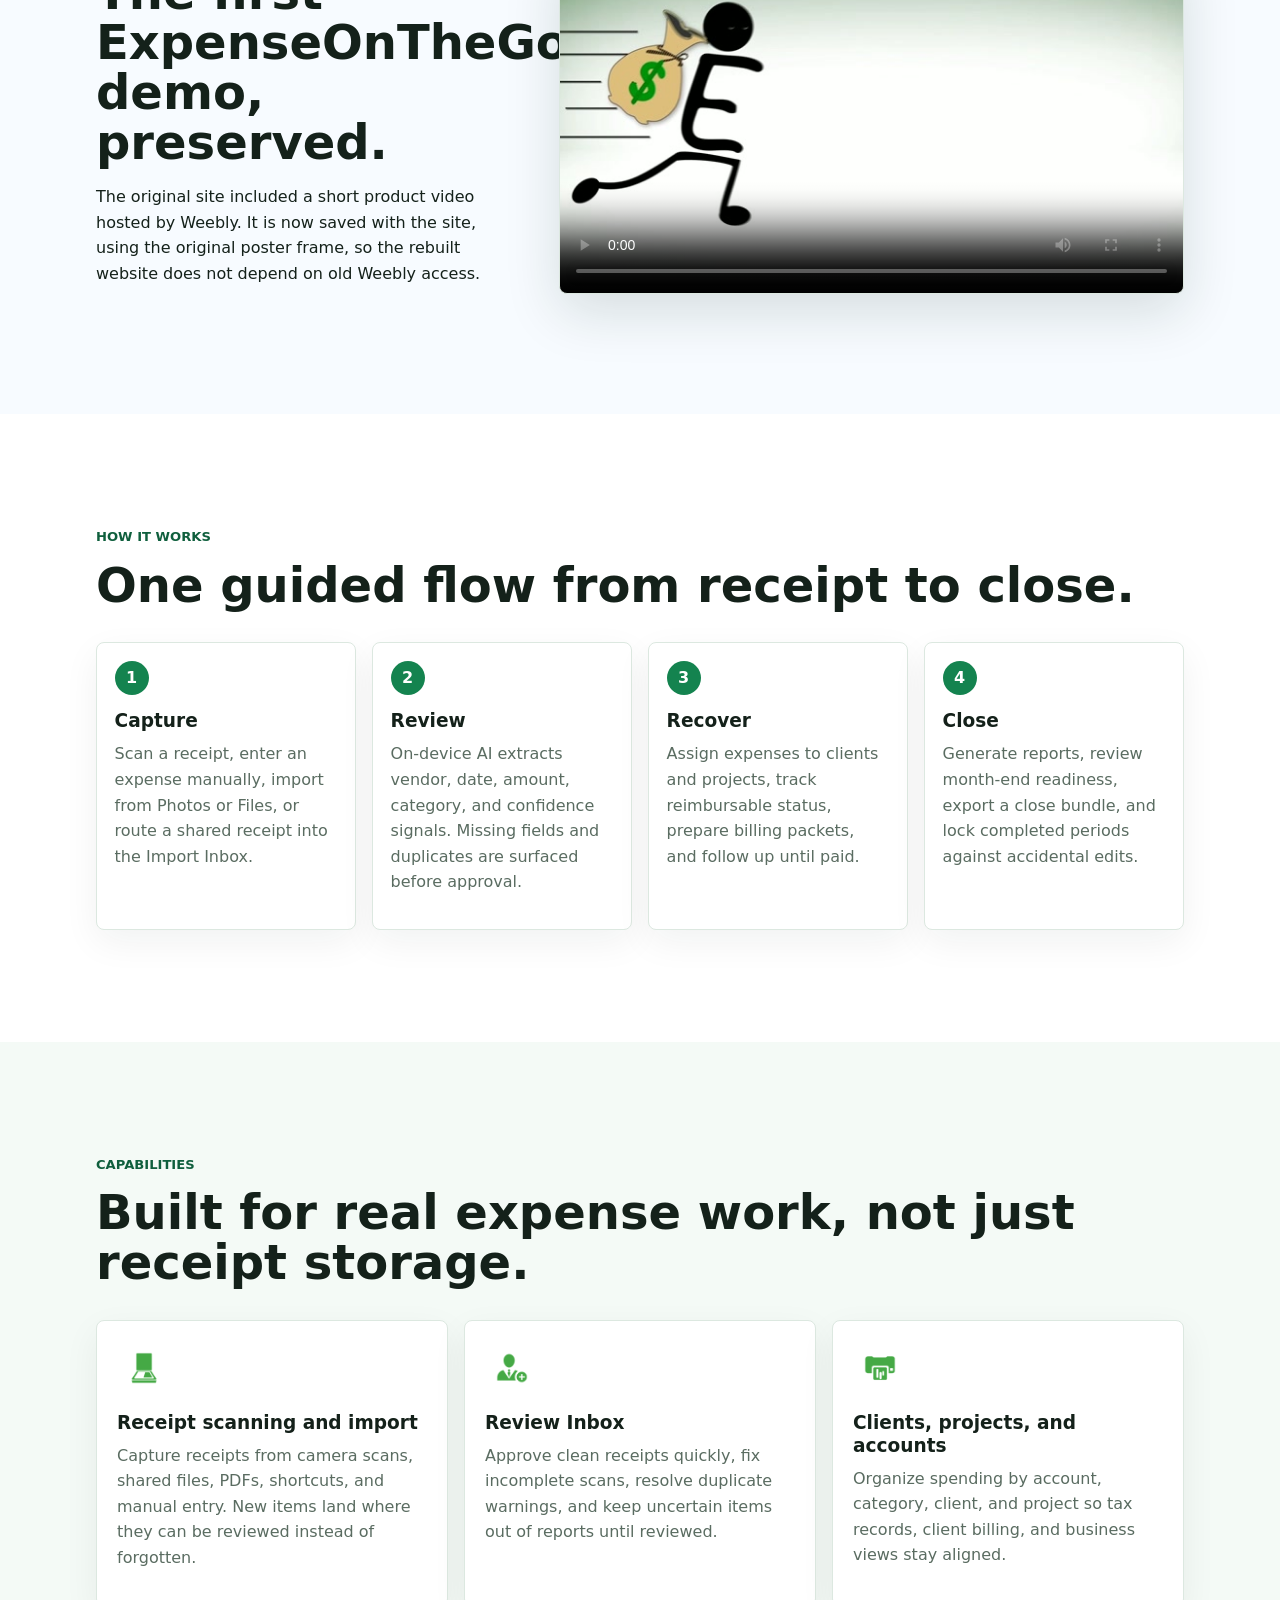
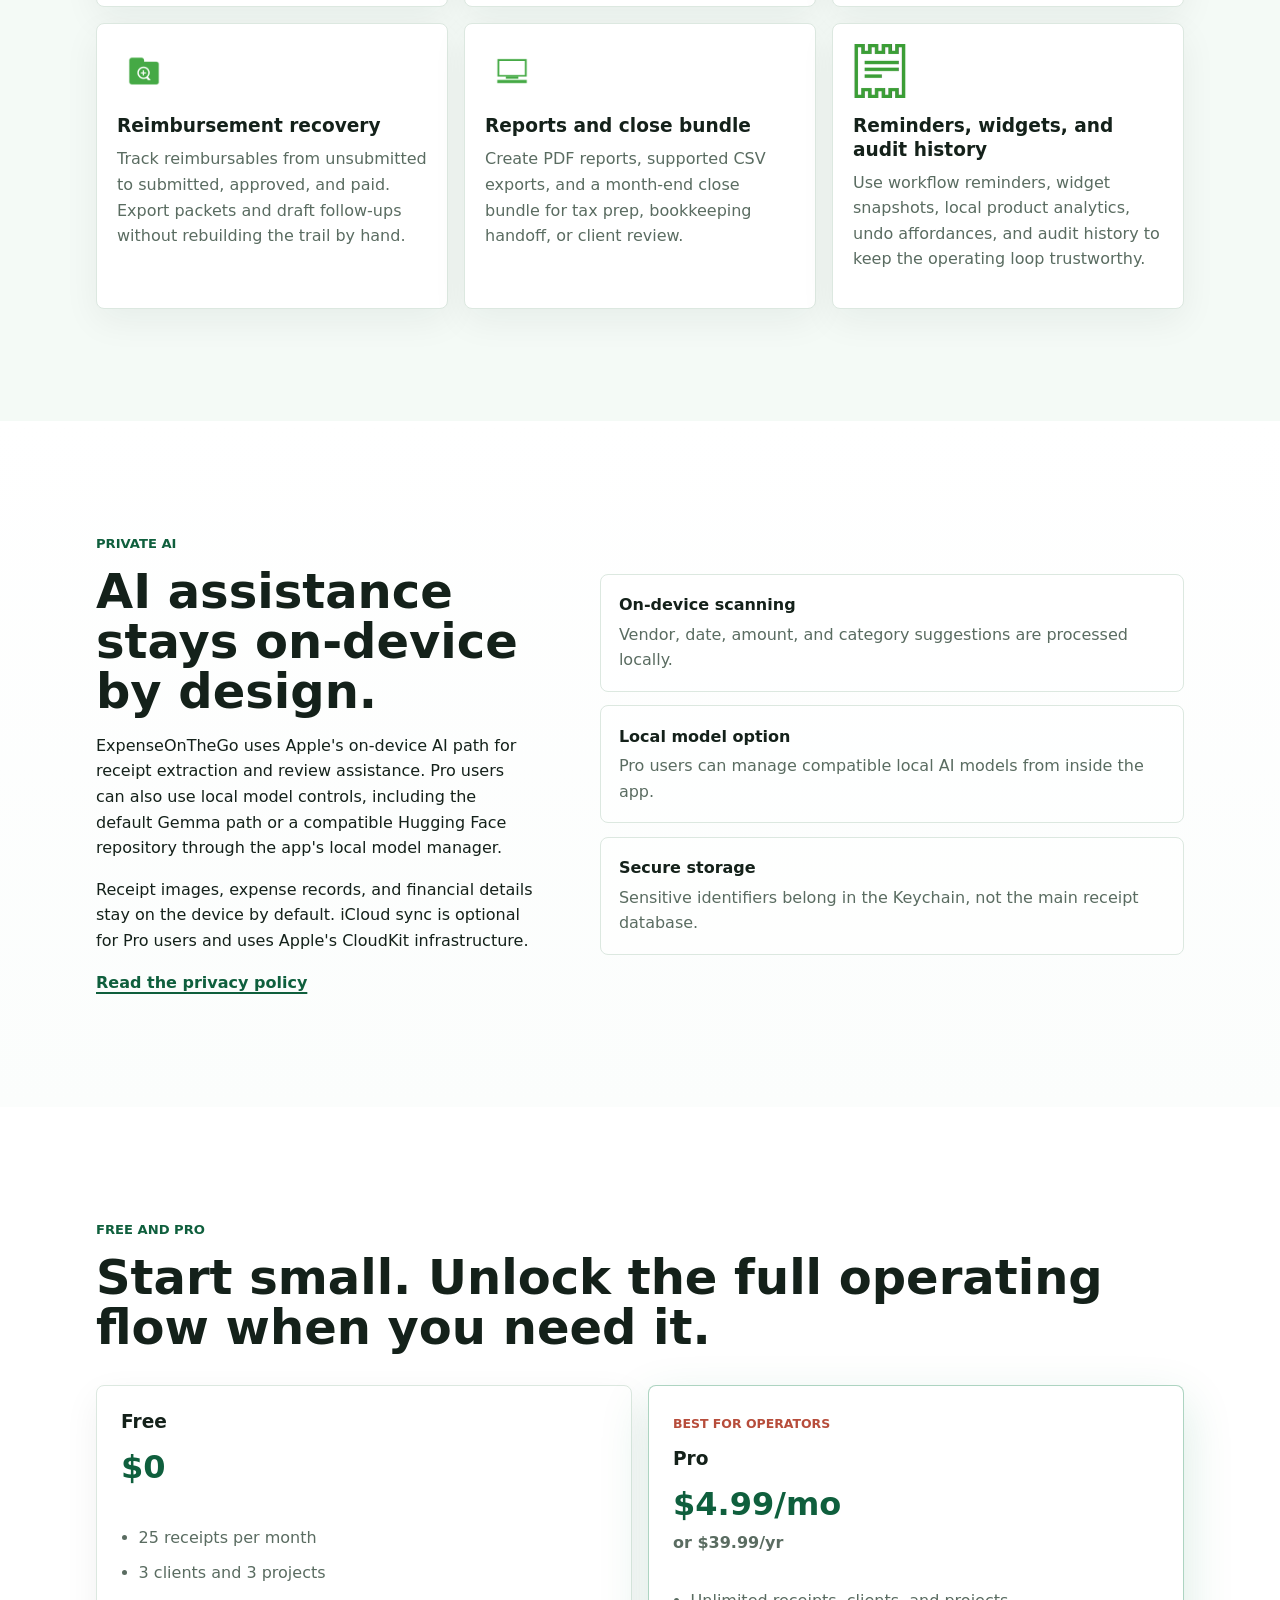
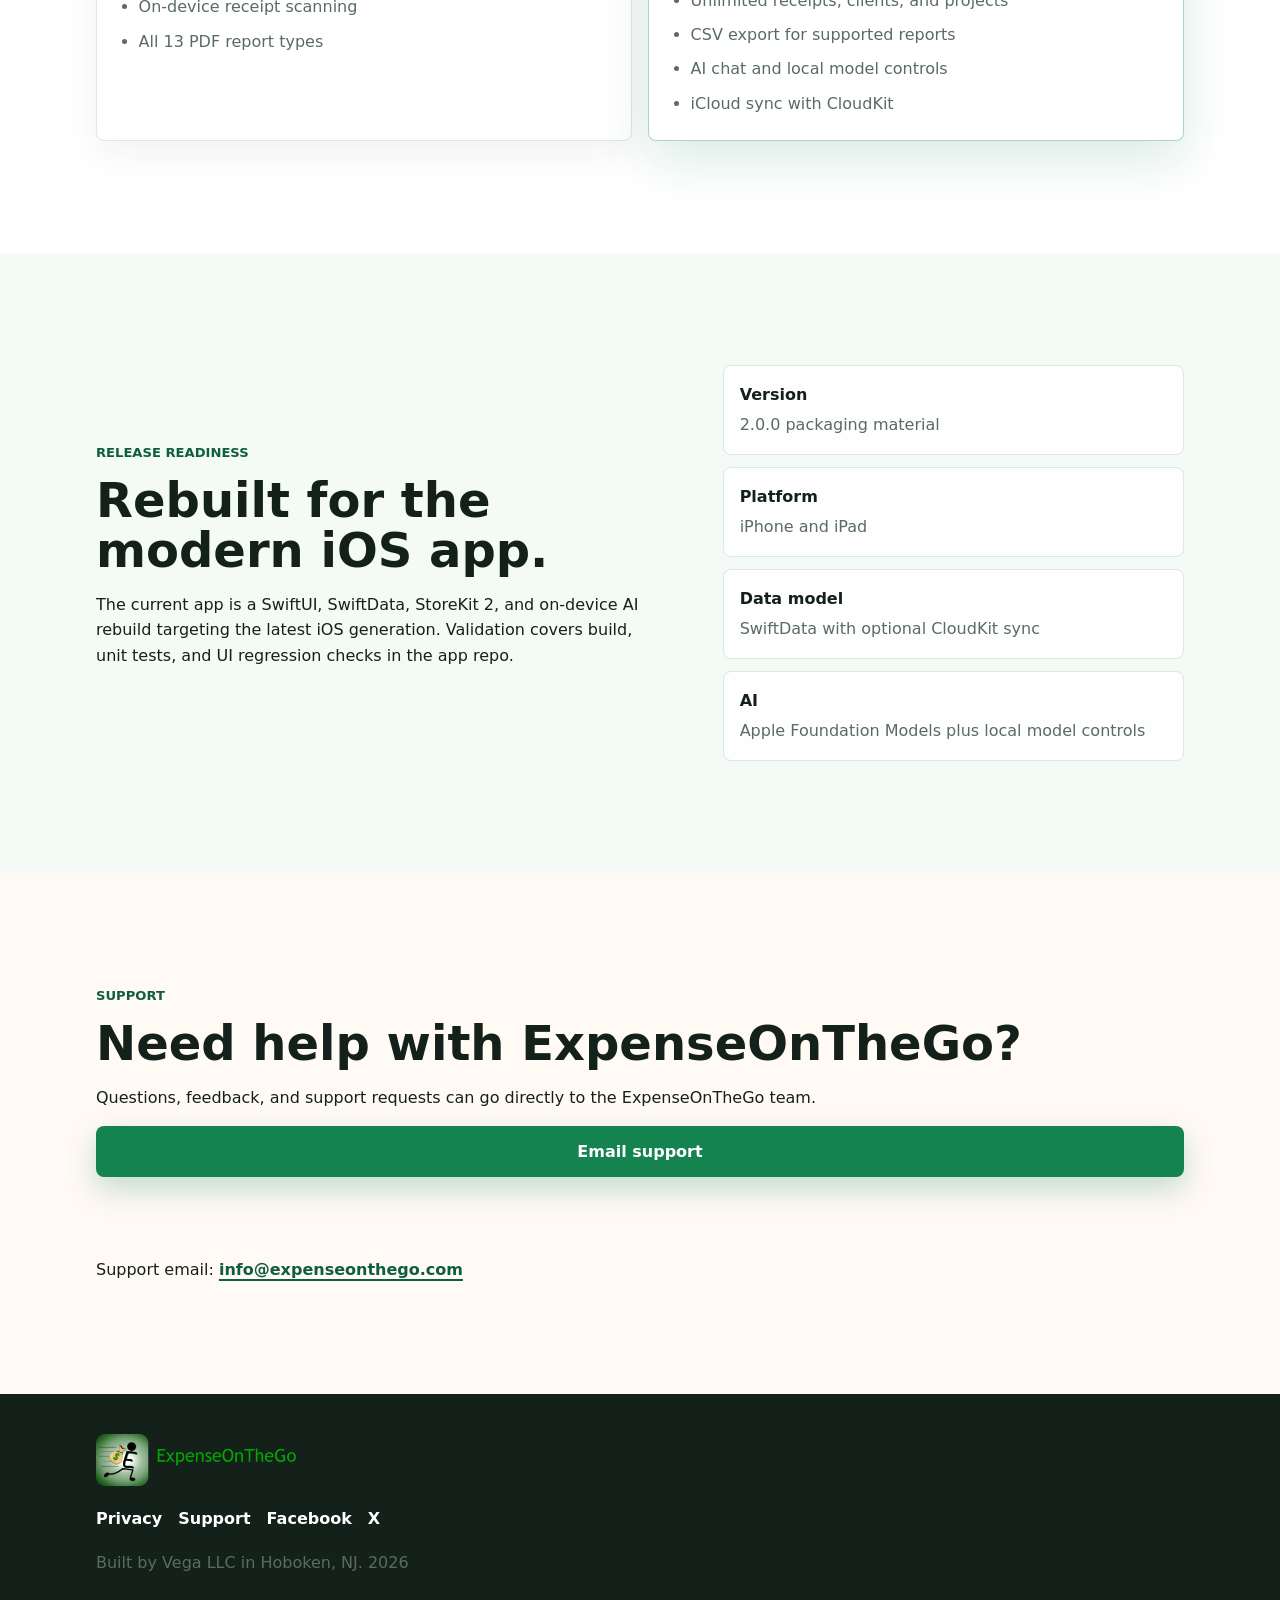
==== commit 4482d7c0: "Preserve both family promo photos" ====
--- a/index.html
+++ b/index.html
@@ -78,9 +78,12 @@
 
       <section class="legacy-band" aria-label="Original ExpenseOnTheGo story">
         <div class="section-inner legacy-grid">
-          <figure class="legacy-photo">
-            <img src="assets/current-site/hero-family.png" alt="Original family promotional photo holding ExpenseOnTheGo on an iPhone">
-            <figcaption>Original ExpenseOnTheGo family promo photo, preserved from the first site.</figcaption>
+          <figure class="legacy-photo-pair">
+            <div class="legacy-photo-stack">
+              <img src="assets/current-site/hero-family.png" alt="Original family promotional photo holding ExpenseOnTheGo on an iPhone">
+              <img src="assets/current-site/legacy-family-thumbs.png" alt="Second original family promotional photo giving thumbs up">
+            </div>
+            <figcaption>Both original family promo photos, preserved from the first site.</figcaption>
           </figure>
           <div>
             <p class="section-kicker">Same logo. Updated product.</p>
@@ -266,9 +269,7 @@
             <p>Questions, feedback, and support requests can go directly to the ExpenseOnTheGo team.</p>
             <a class="button primary" href="mailto:info@expenseonthego.com">Email support</a>
           </div>
-          <figure class="contact-image">
-            <img src="assets/current-site/contact-email.png" alt="Info at ExpenseOnTheGo dot com">
-          </figure>
+          <p class="support-note">Support email: <a class="text-link" href="mailto:info@expenseonthego.com">info@expenseonthego.com</a></p>
         </div>
       </section>
     </main>
--- a/assets/css/site.css
+++ b/assets/css/site.css
@@ -302,18 +302,24 @@
   align-items: center;
 }
 
-.legacy-photo {
+.legacy-photo-pair {
   margin: 0;
 }
 
-.legacy-photo img,
-.contact-image img {
-  width: min(360px, 100%);
+.legacy-photo-stack {
+  display: grid;
+  grid-template-columns: repeat(2, minmax(0, 1fr));
+  gap: 0.85rem;
+}
+
+.legacy-photo-stack img {
+  width: 100%;
+  height: auto;
   border-radius: 8px;
   box-shadow: var(--shadow);
 }
 
-.legacy-photo figcaption {
+.legacy-photo-pair figcaption {
   margin-top: 0.7rem;
   color: var(--muted);
   font-size: 0.88rem;
@@ -529,12 +535,11 @@
 }
 
 .contact-grid {
-  grid-template-columns: minmax(0, 1.1fr) minmax(240px, 0.7fr);
-}
-
-.contact-image {
-  margin: 0;
-  justify-self: end;
+  grid-template-columns: 1fr;
+}
+
+.support-note {
+  margin: 1rem 0 0;
 }
 
 .site-footer {
@@ -647,10 +652,6 @@
     grid-template-columns: 1fr;
   }
 
-  .contact-image {
-    justify-self: start;
-  }
-
   h1 {
     font-size: 4.2rem;
   }
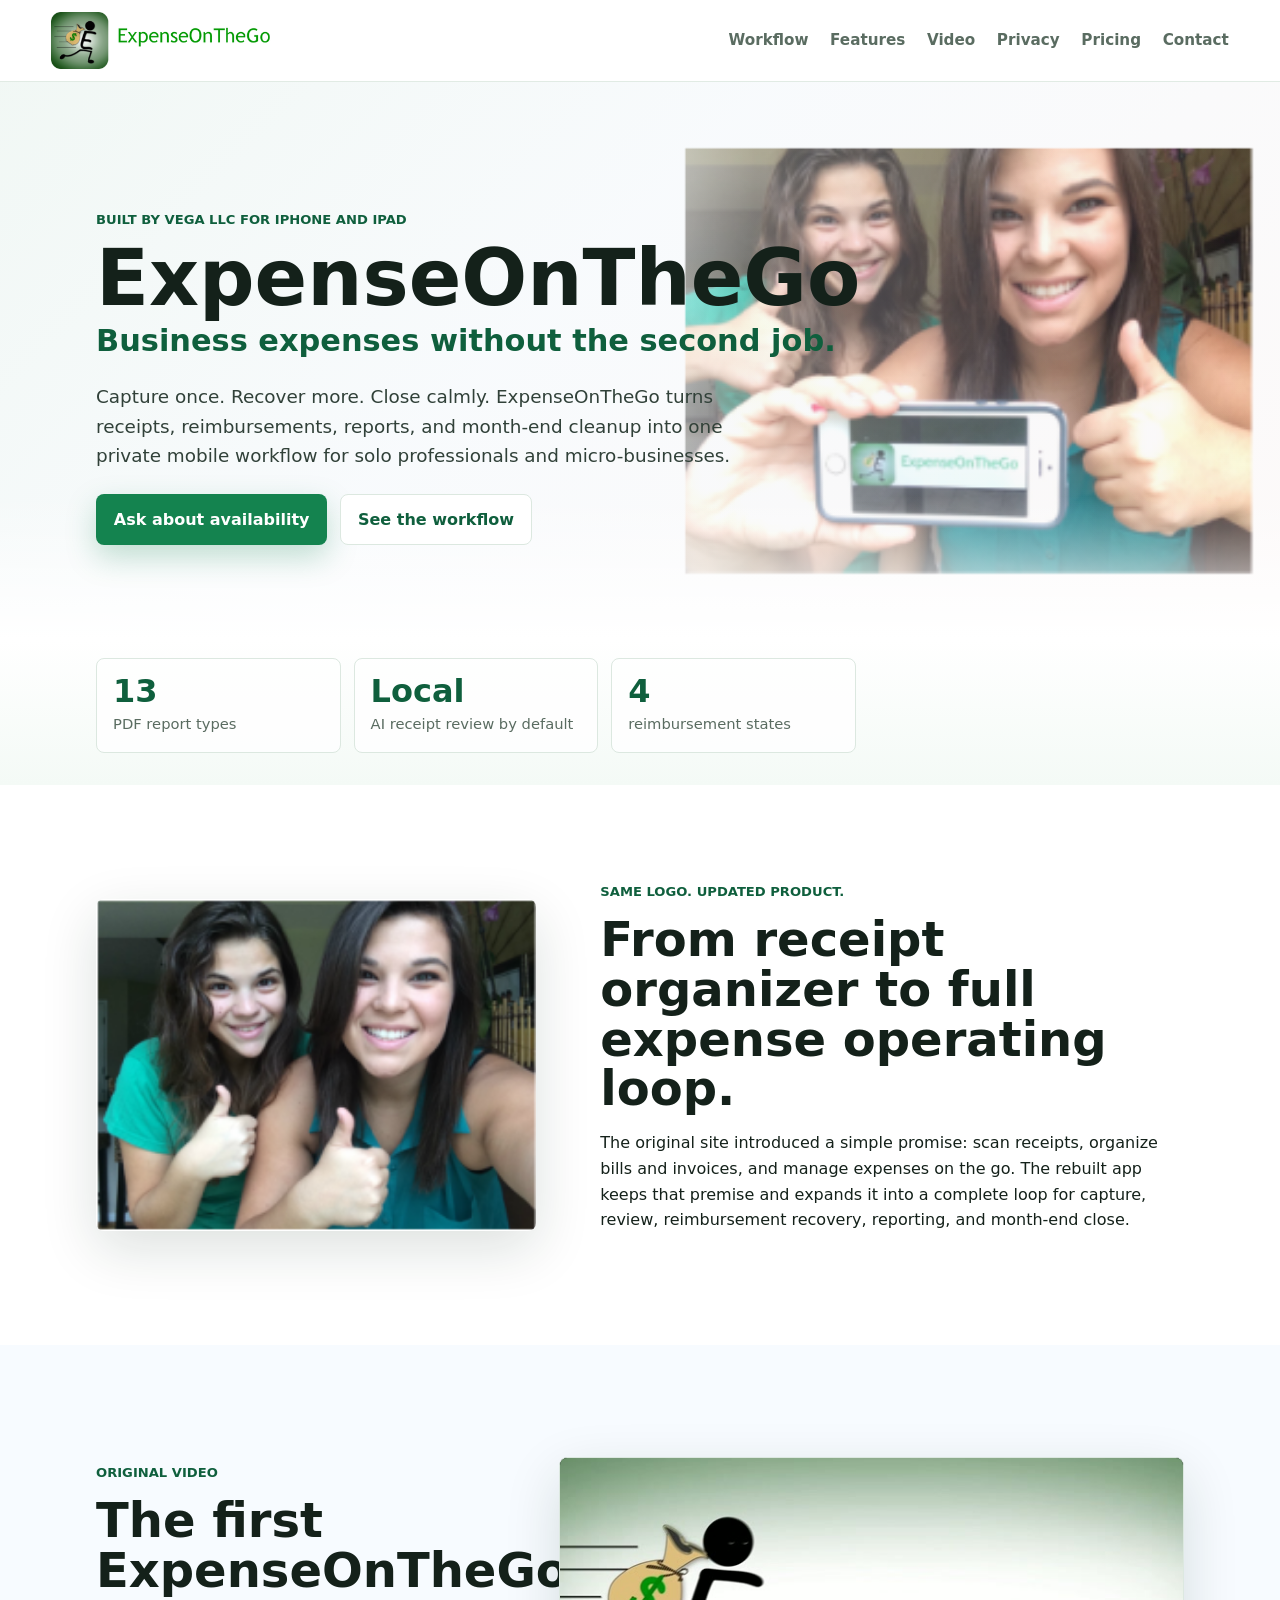
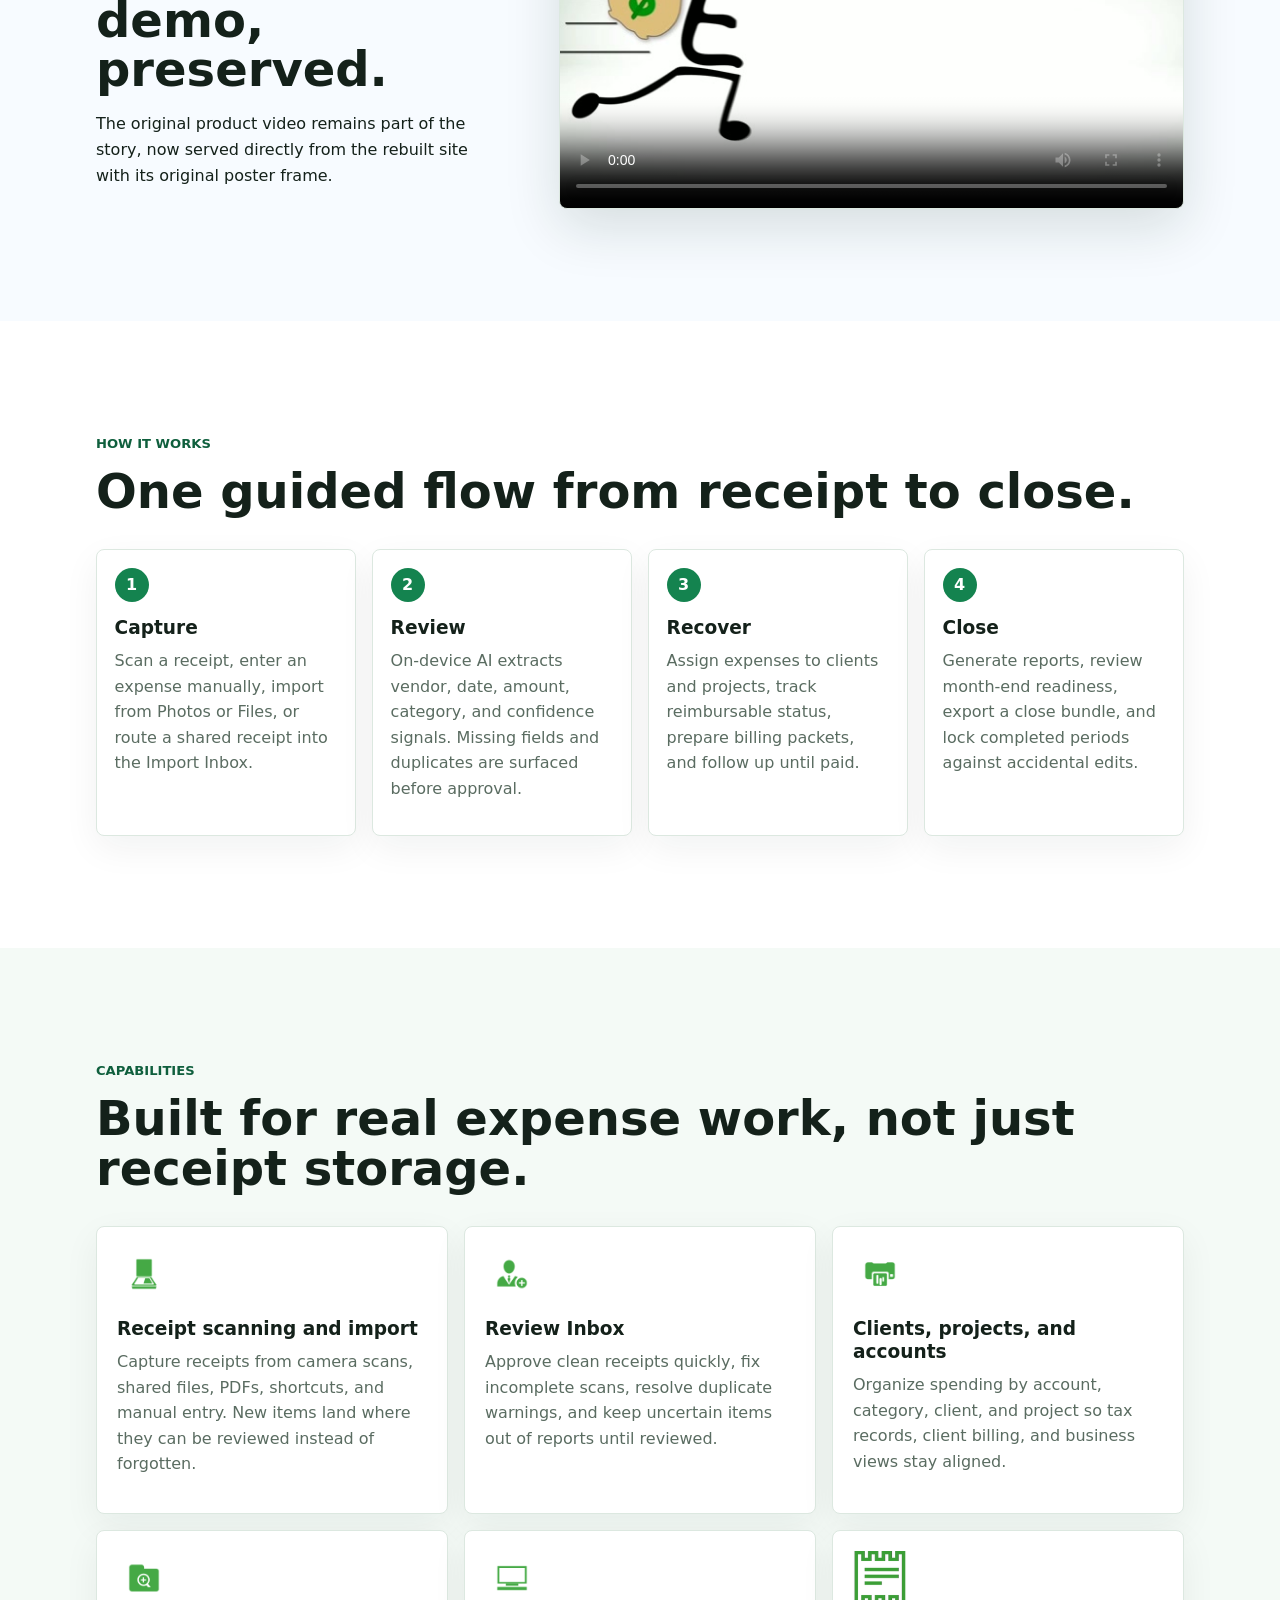
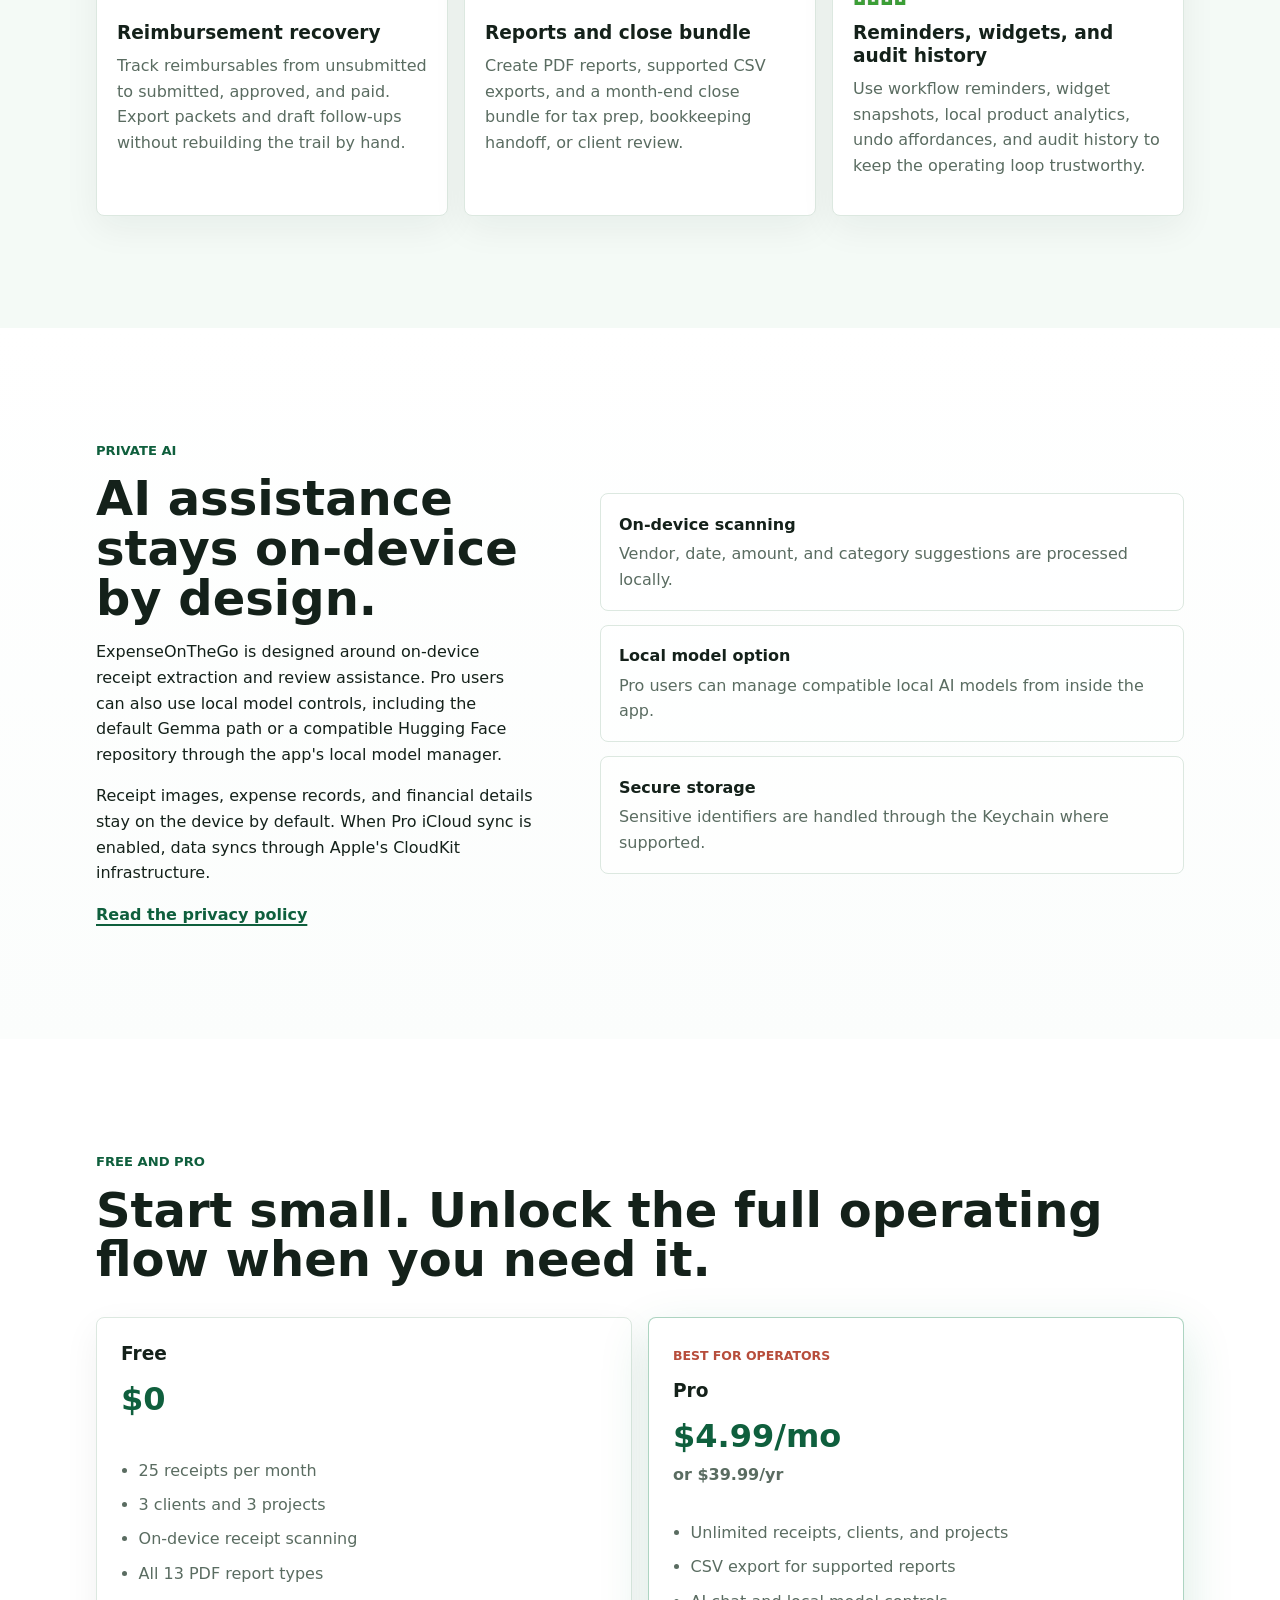
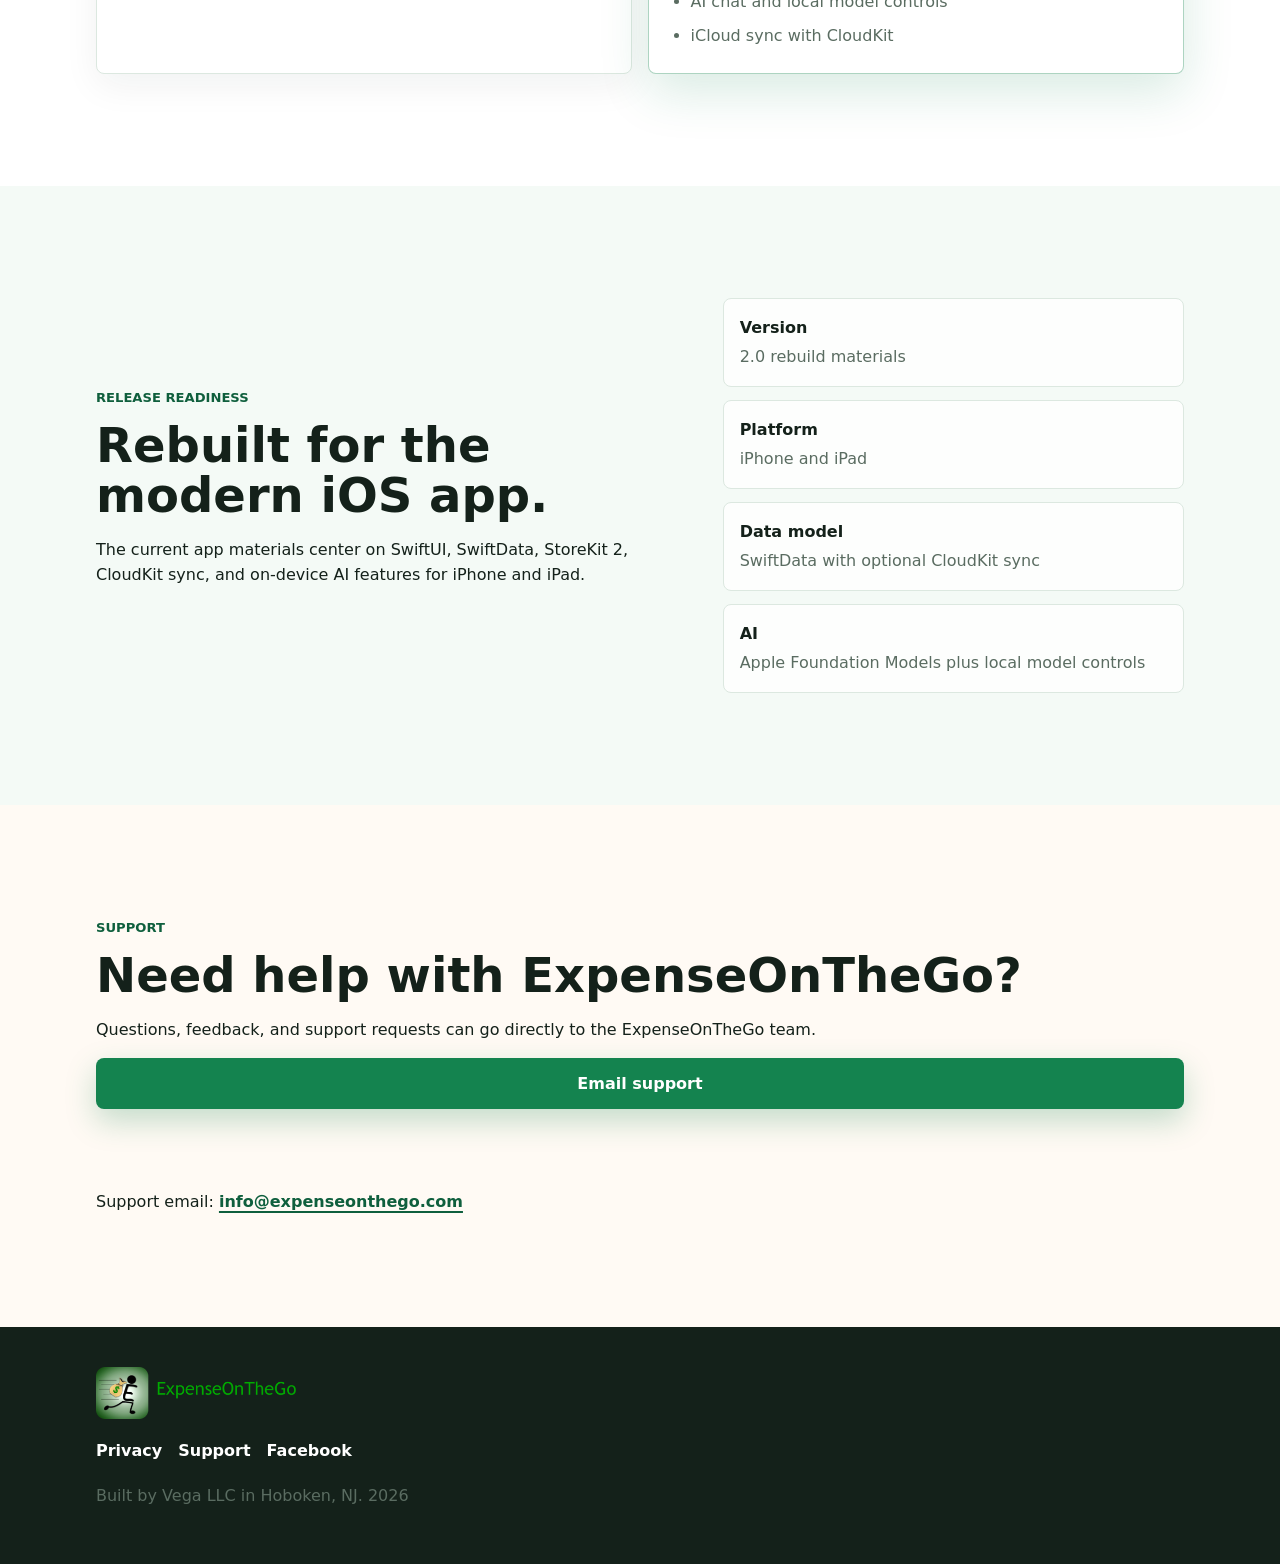
==== commit 20a0e975: "Audit and tighten ExpenseOnTheGo site" ====
--- a/index.html
+++ b/index.html
@@ -13,6 +13,7 @@
     <meta property="og:type" content="website">
     <meta property="og:url" content="https://expenseonthego.com/">
     <meta property="og:image" content="https://expenseonthego.com/assets/current-site/hero-family.png">
+    <meta property="og:image:alt" content="Original ExpenseOnTheGo family promo photo">
     <meta name="twitter:card" content="summary_large_image">
     <link rel="icon" href="assets/app/app-icon.png">
     <link rel="apple-touch-icon" href="assets/app/app-icon.png">
@@ -51,7 +52,7 @@
           <p class="hero-subtitle">Business expenses without the second job.</p>
           <p class="hero-copy">Capture once. Recover more. Close calmly. ExpenseOnTheGo turns receipts, reimbursements, reports, and month-end cleanup into one private mobile workflow for solo professionals and micro-businesses.</p>
           <div class="hero-actions" aria-label="Primary actions">
-            <a class="button primary" href="https://itunes.apple.com/us/app/expenseonthego/id940750220?mt=8">Download on the App Store</a>
+            <a class="button primary" href="mailto:info@expenseonthego.com?subject=ExpenseOnTheGo%20availability">Ask about availability</a>
             <a class="button secondary" href="#workflow">See the workflow</a>
           </div>
         </div>
@@ -65,8 +66,8 @@
               <dd>PDF report types</dd>
             </div>
             <div>
-              <dt>0</dt>
-              <dd>AI receipt data sent to our servers</dd>
+              <dt>Local</dt>
+              <dd>AI receipt review by default</dd>
             </div>
             <div>
               <dt>4</dt>
@@ -78,12 +79,8 @@
 
       <section class="legacy-band" aria-label="Original ExpenseOnTheGo story">
         <div class="section-inner legacy-grid">
-          <figure class="legacy-photo-pair">
-            <div class="legacy-photo-stack">
-              <img src="assets/current-site/hero-family.png" alt="Original family promotional photo holding ExpenseOnTheGo on an iPhone">
-              <img src="assets/current-site/legacy-family-thumbs.png" alt="Second original family promotional photo giving thumbs up">
-            </div>
-            <figcaption>Both original family promo photos, preserved from the first site.</figcaption>
+          <figure class="legacy-photo">
+            <img src="assets/current-site/legacy-family-thumbs.png" alt="Original ExpenseOnTheGo family promotional photo">
           </figure>
           <div>
             <p class="section-kicker">Same logo. Updated product.</p>
@@ -98,7 +95,7 @@
           <div>
             <p class="section-kicker">Original video</p>
             <h2 id="video-title">The first ExpenseOnTheGo demo, preserved.</h2>
-            <p>The original site included a short product video hosted by Weebly. It is now saved with the site, using the original poster frame, so the rebuilt website does not depend on old Weebly access.</p>
+            <p>The original product video remains part of the story, now served directly from the rebuilt site with its original poster frame.</p>
           </div>
           <div class="video-frame">
             <video controls preload="metadata" poster="assets/current-site/video-poster.jpg" aria-label="Original ExpenseOnTheGo product video">
@@ -182,8 +179,8 @@
           <div>
             <p class="section-kicker">Private AI</p>
             <h2 id="privacy-title">AI assistance stays on-device by design.</h2>
-            <p>ExpenseOnTheGo uses Apple's on-device AI path for receipt extraction and review assistance. Pro users can also use local model controls, including the default Gemma path or a compatible Hugging Face repository through the app's local model manager.</p>
-            <p>Receipt images, expense records, and financial details stay on the device by default. iCloud sync is optional for Pro users and uses Apple's CloudKit infrastructure.</p>
+            <p>ExpenseOnTheGo is designed around on-device receipt extraction and review assistance. Pro users can also use local model controls, including the default Gemma path or a compatible Hugging Face repository through the app's local model manager.</p>
+            <p>Receipt images, expense records, and financial details stay on the device by default. When Pro iCloud sync is enabled, data syncs through Apple's CloudKit infrastructure.</p>
             <a class="text-link" href="privacy.html">Read the privacy policy</a>
           </div>
           <div class="privacy-panel" aria-label="Private AI safeguards">
@@ -197,7 +194,7 @@
             </div>
             <div>
               <strong>Secure storage</strong>
-              <span>Sensitive identifiers belong in the Keychain, not the main receipt database.</span>
+              <span>Sensitive identifiers are handled through the Keychain where supported.</span>
             </div>
           </div>
         </div>
@@ -238,12 +235,12 @@
           <div>
             <p class="section-kicker">Release readiness</p>
             <h2 id="proof-title">Rebuilt for the modern iOS app.</h2>
-            <p>The current app is a SwiftUI, SwiftData, StoreKit 2, and on-device AI rebuild targeting the latest iOS generation. Validation covers build, unit tests, and UI regression checks in the app repo.</p>
+            <p>The current app materials center on SwiftUI, SwiftData, StoreKit 2, CloudKit sync, and on-device AI features for iPhone and iPad.</p>
           </div>
           <dl class="release-list">
             <div>
               <dt>Version</dt>
-              <dd>2.0.0 packaging material</dd>
+              <dd>2.0 rebuild materials</dd>
             </div>
             <div>
               <dt>Platform</dt>
@@ -281,7 +278,6 @@
           <a href="privacy.html">Privacy</a>
           <a href="support.html">Support</a>
           <a href="https://www.facebook.com/ExpenseOnTheGo">Facebook</a>
-          <a href="https://twitter.com/ExpenseOnTheGo">X</a>
         </nav>
         <p>Built by Vega LLC in Hoboken, NJ. <span data-current-year>2026</span></p>
       </div>
--- a/assets/css/site.css
+++ b/assets/css/site.css
@@ -69,11 +69,16 @@
   display: flex;
   align-items: center;
   justify-content: space-between;
+  gap: 1rem;
   min-height: 76px;
   padding: 0.75rem clamp(1rem, 4vw, 4rem);
   background: rgba(255, 255, 255, 0.92);
   border-bottom: 1px solid rgba(220, 232, 224, 0.86);
   backdrop-filter: blur(18px);
+}
+
+.brand {
+  min-width: 0;
 }
 
 .brand img {
@@ -121,16 +126,16 @@
 
 .hero {
   position: relative;
-  min-height: clamp(500px, 68vh, 650px);
+  min-height: clamp(480px, 62vh, 610px);
   display: flex;
   align-items: center;
   overflow: hidden;
   background:
-    linear-gradient(90deg, rgba(255, 255, 255, 0.97) 0%, rgba(255, 255, 255, 0.9) 47%, rgba(244, 250, 246, 0.7) 100%),
+    linear-gradient(90deg, rgba(255, 255, 255, 0.98) 0%, rgba(255, 255, 255, 0.94) 44%, rgba(255, 255, 255, 0.32) 61%, rgba(255, 255, 255, 0) 100%),
     url("../current-site/hero-family.png");
   background-repeat: no-repeat;
-  background-size: auto min(52vh, 360px);
-  background-position: right clamp(1rem, 11vw, 9rem) center;
+  background-size: auto min(58vh, 430px);
+  background-position: right clamp(1rem, 2vw, 2rem) center;
 }
 
 .hero::after {
@@ -145,7 +150,7 @@
 .hero-backdrop {
   position: absolute;
   inset: 0;
-  background: linear-gradient(135deg, rgba(20, 131, 79, 0.11), rgba(31, 111, 178, 0.08) 42%, rgba(183, 77, 59, 0.08));
+  background: linear-gradient(135deg, rgba(20, 131, 79, 0.06), rgba(31, 111, 178, 0.03) 42%, rgba(183, 77, 59, 0.03));
 }
 
 .hero-inner,
@@ -177,11 +182,12 @@
 h3,
 p {
   margin-top: 0;
+  overflow-wrap: break-word;
 }
 
 h1 {
   margin-bottom: 0.2rem;
-  font-size: 5.6rem;
+  font-size: 4.85rem;
   line-height: 0.92;
   letter-spacing: 0;
 }
@@ -191,6 +197,7 @@
   line-height: 1.04;
   letter-spacing: 0;
   margin-bottom: 1rem;
+  overflow-wrap: normal;
 }
 
 h3 {
@@ -302,27 +309,28 @@
   align-items: center;
 }
 
-.legacy-photo-pair {
+.legacy-grid > *,
+.split-grid > *,
+.proof-grid > *,
+.contact-grid > *,
+.video-grid > *,
+.steps > *,
+.feature-grid > *,
+.pricing-grid > * {
+  min-width: 0;
+}
+
+.legacy-photo {
   margin: 0;
-}
-
-.legacy-photo-stack {
-  display: grid;
-  grid-template-columns: repeat(2, minmax(0, 1fr));
-  gap: 0.85rem;
-}
-
-.legacy-photo-stack img {
+  width: min(100%, 460px);
+  max-width: 460px;
+}
+
+.legacy-photo img {
   width: 100%;
   height: auto;
   border-radius: 8px;
   box-shadow: var(--shadow);
-}
-
-.legacy-photo-pair figcaption {
-  margin-top: 0.7rem;
-  color: var(--muted);
-  font-size: 0.88rem;
 }
 
 .section {
@@ -591,6 +599,8 @@
     top: 13px;
     right: auto;
     left: min(330px, calc(100vw - 60px));
+    flex: 0 0 44px;
+    margin-left: 0;
     z-index: 40;
   }
 
@@ -675,7 +685,7 @@
   }
 
   .brand img {
-    width: min(205px, 62vw);
+    width: min(190px, 56vw);
   }
 
   .hero {
@@ -726,6 +736,11 @@
     font-size: 1rem;
   }
 
+  .legacy-grid h2,
+  .legacy-grid p {
+    max-width: 20.5rem;
+  }
+
   .legal-copy h1 {
     font-size: 2.35rem;
   }
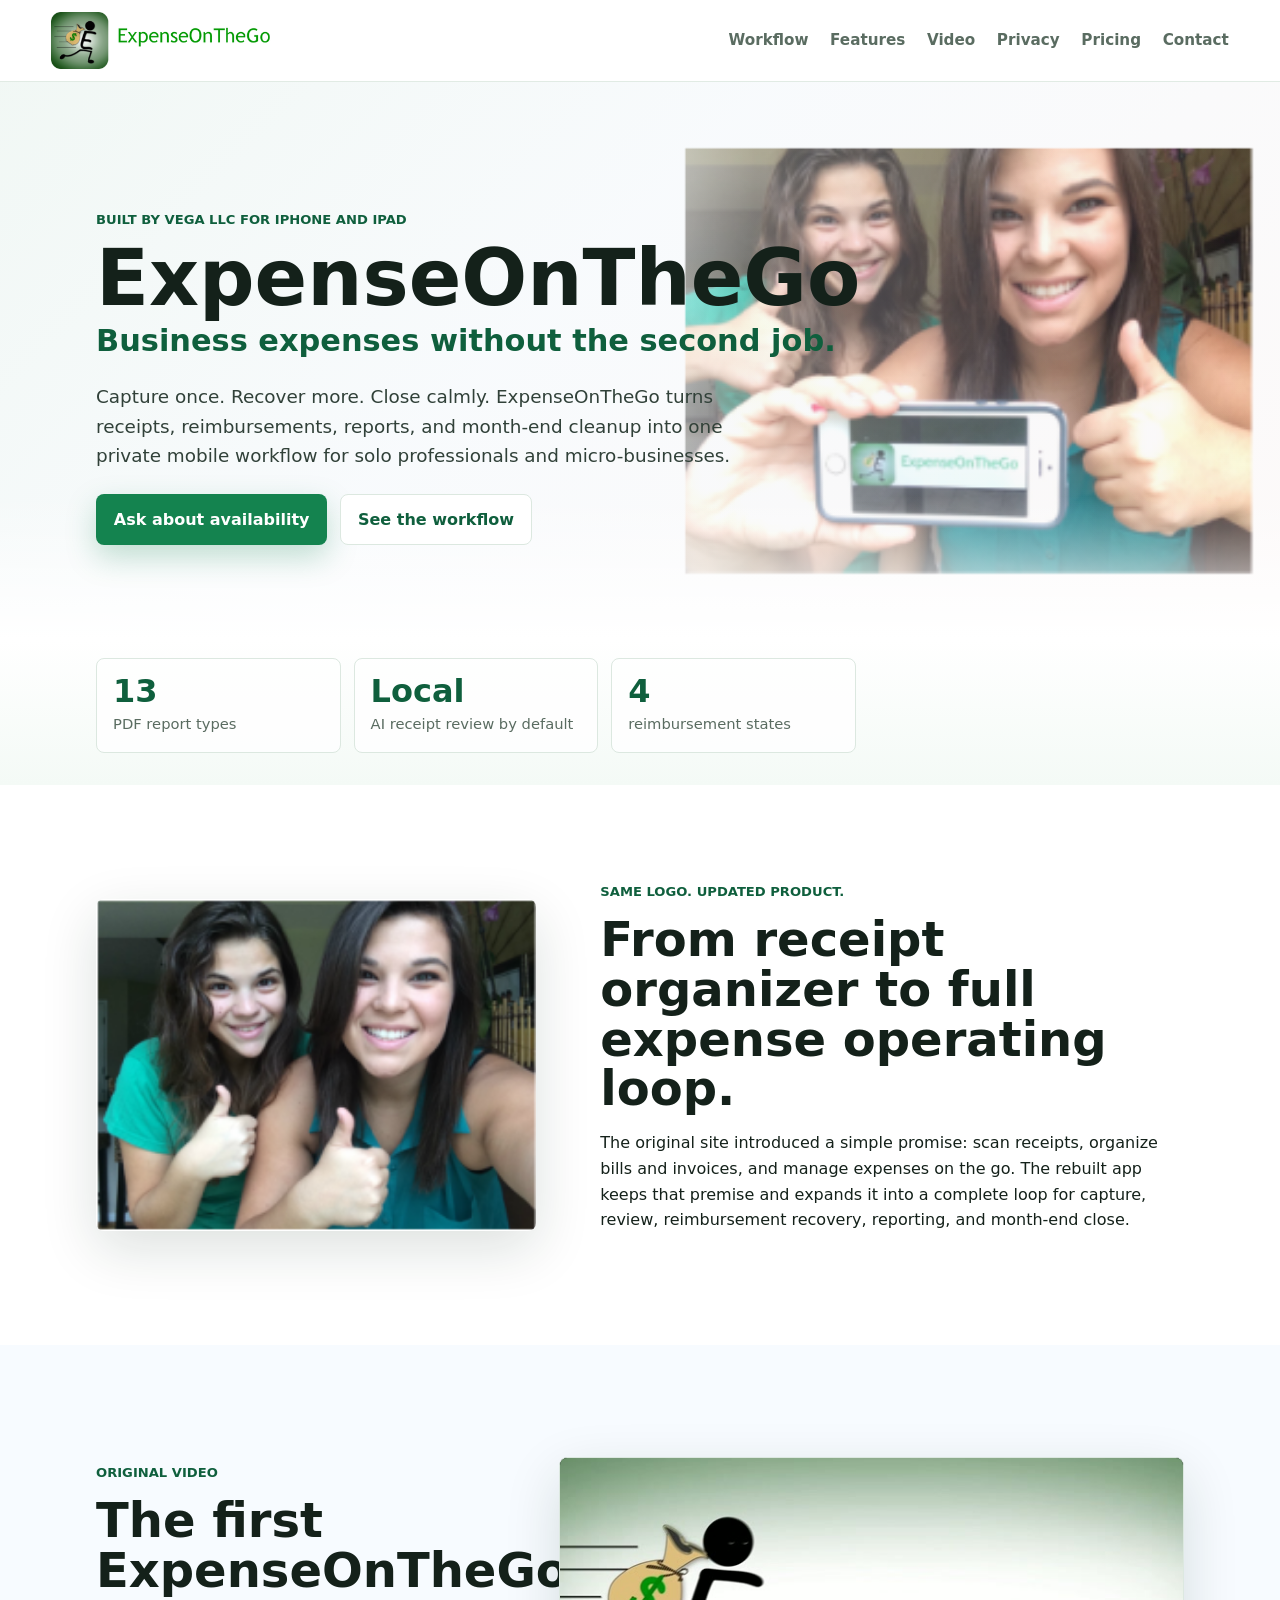
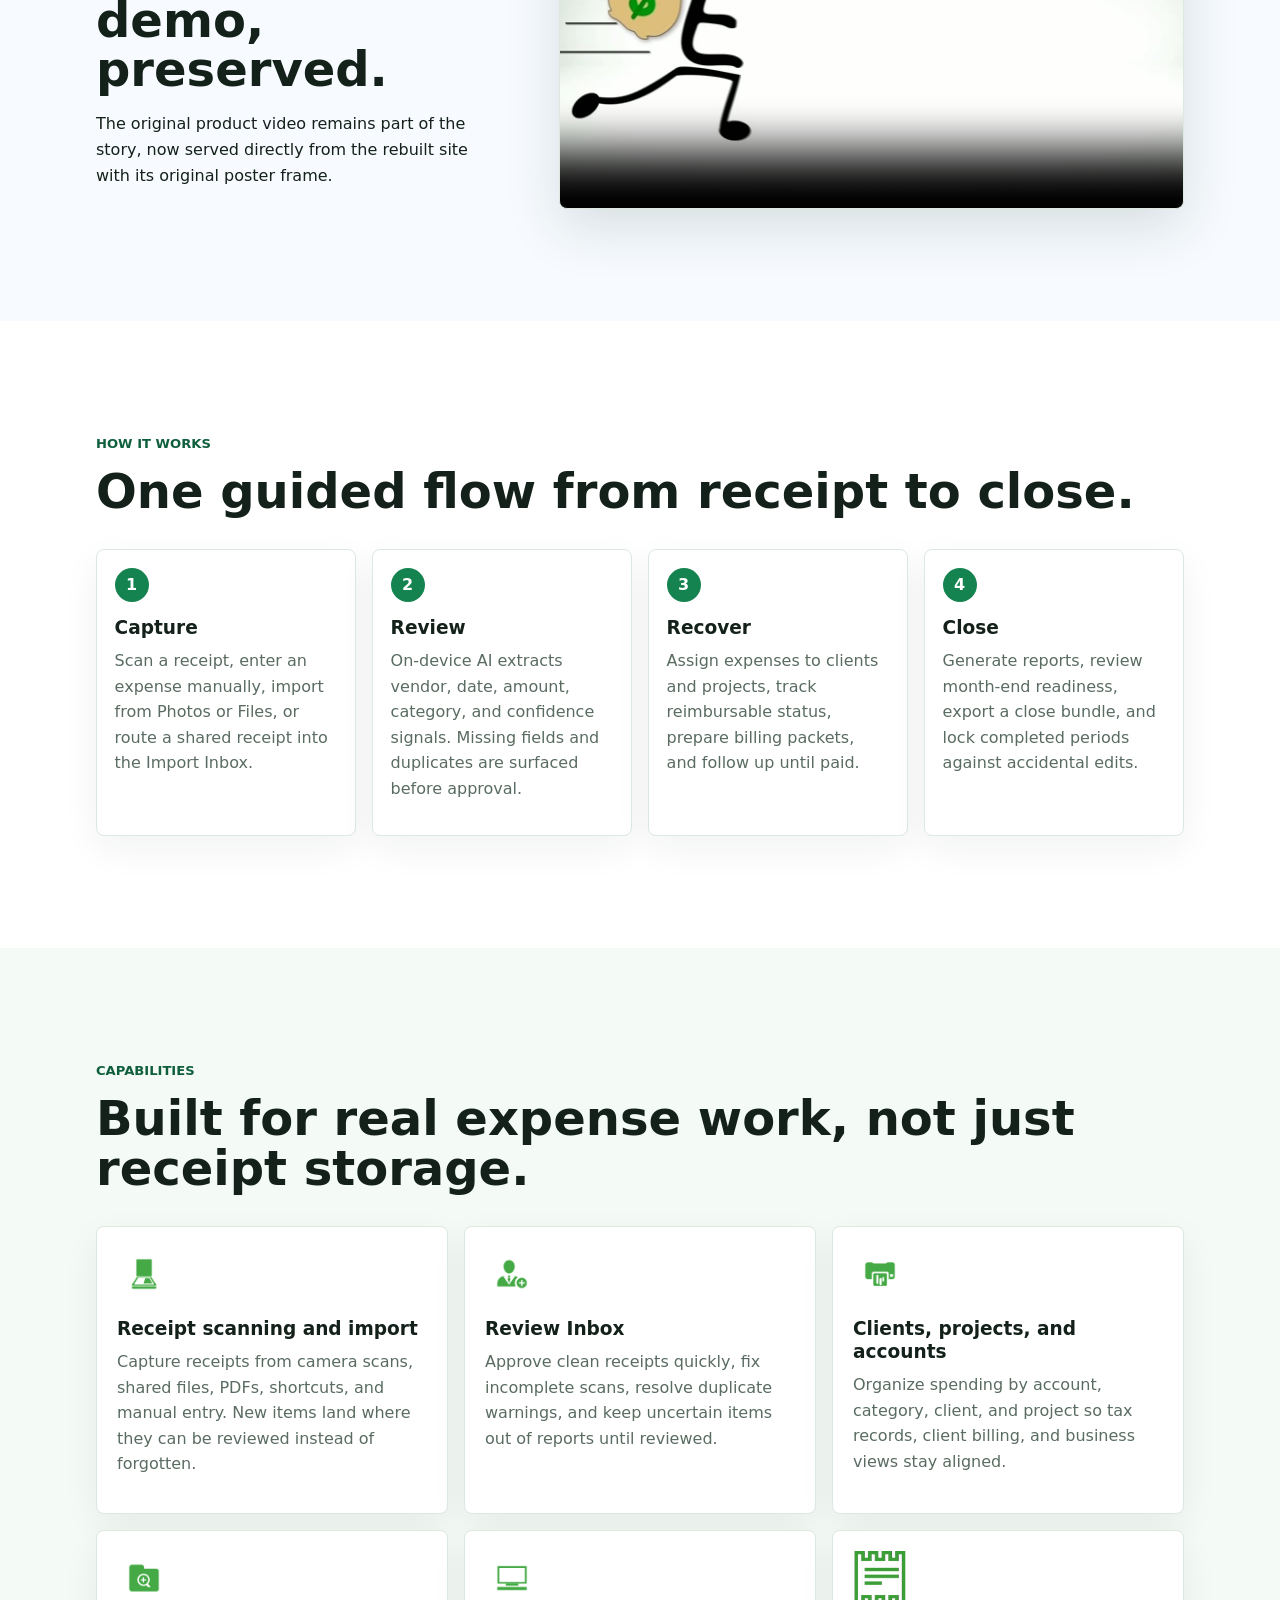
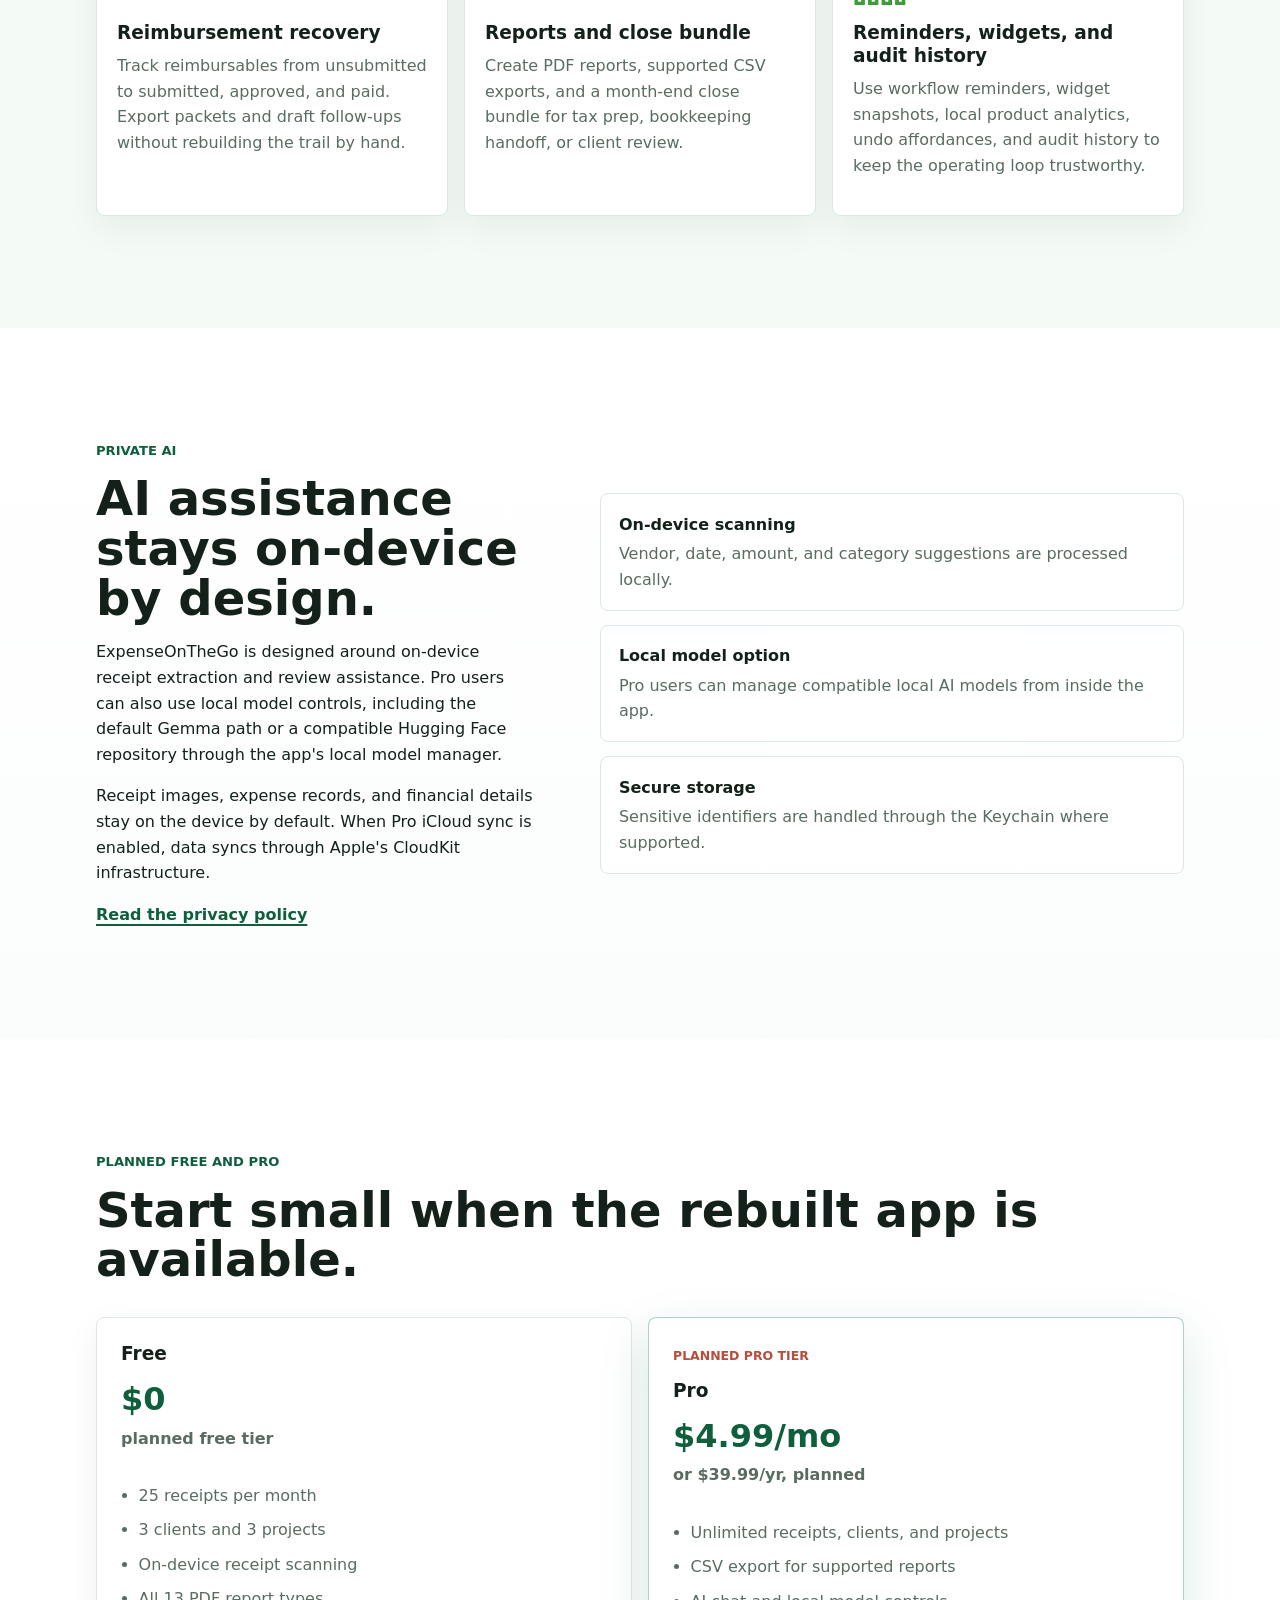
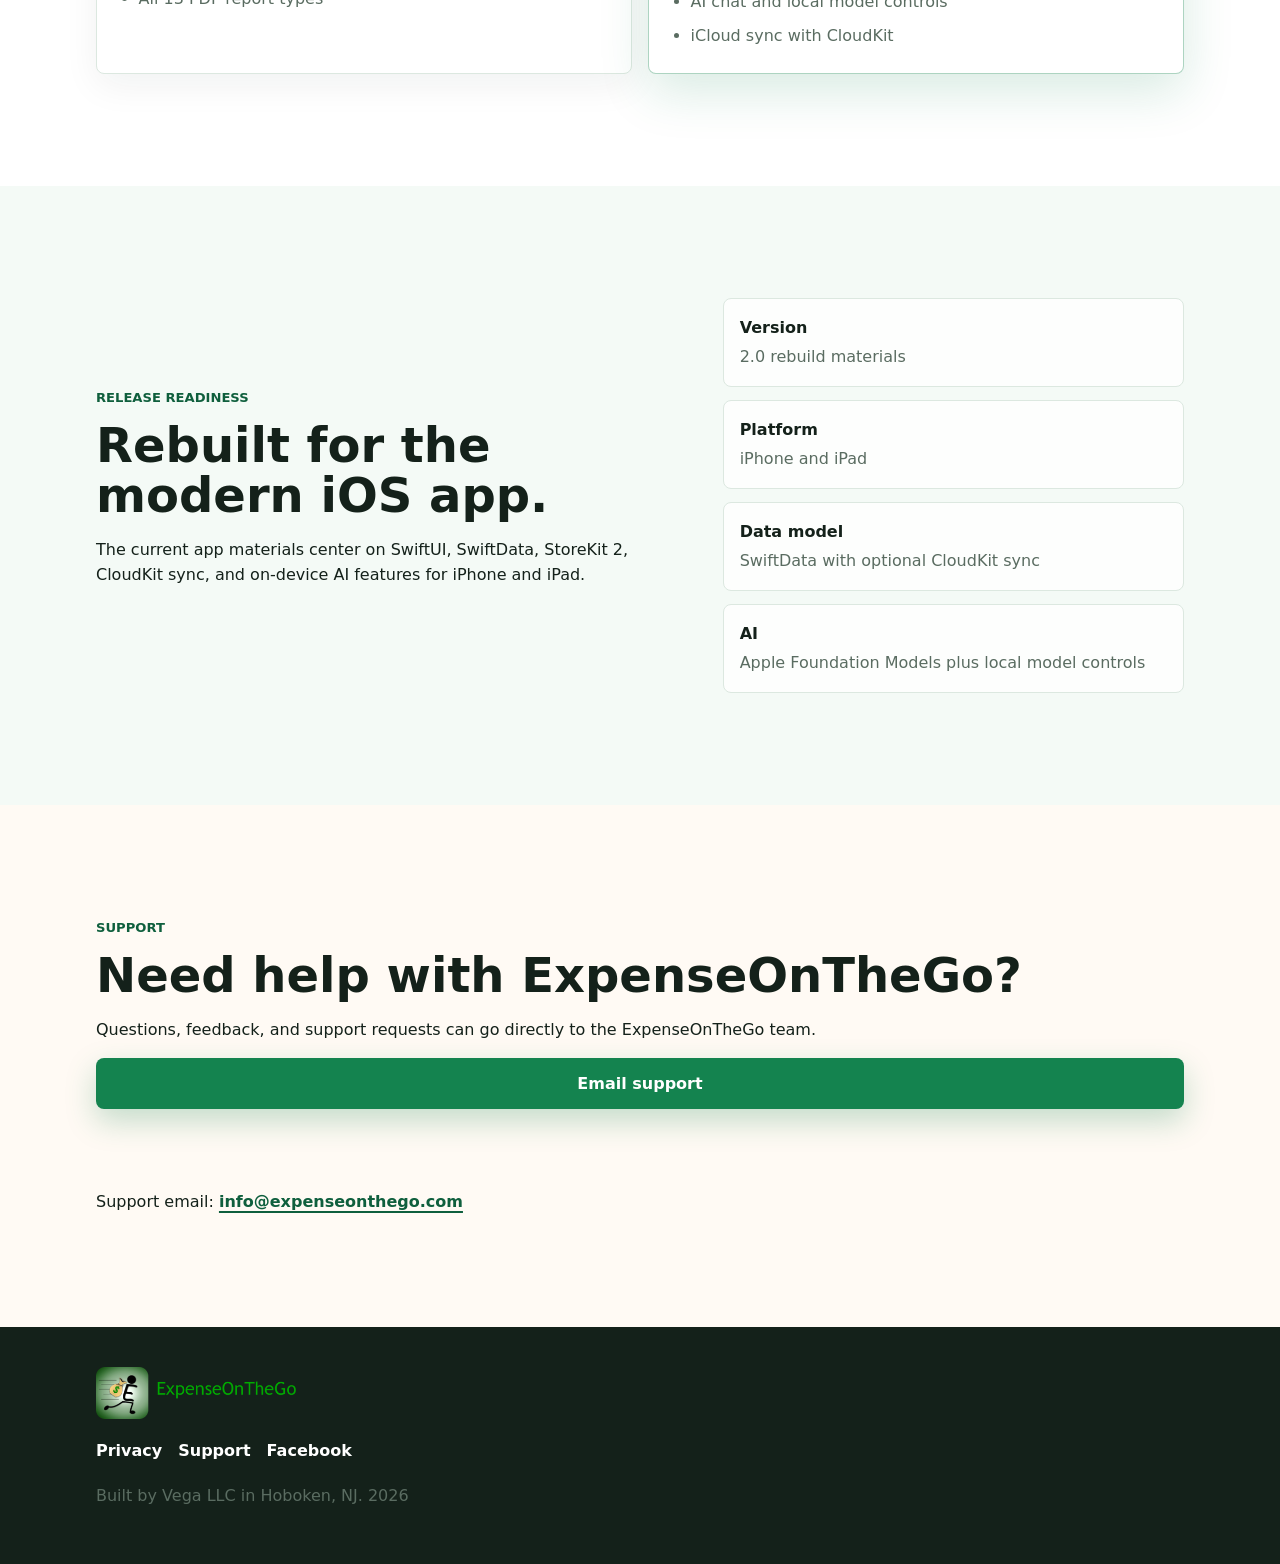
==== commit 00122c4e: "Clarify planned pricing state" ====
--- a/index.html
+++ b/index.html
@@ -202,12 +202,12 @@
 
       <section class="section" id="pricing" aria-labelledby="pricing-title">
         <div class="section-inner">
-          <p class="section-kicker">Free and Pro</p>
-          <h2 id="pricing-title">Start small. Unlock the full operating flow when you need it.</h2>
+          <p class="section-kicker">Planned Free and Pro</p>
+          <h2 id="pricing-title">Start small when the rebuilt app is available.</h2>
           <div class="pricing-grid">
             <article class="pricing-card">
               <h3>Free</h3>
-              <p class="price">$0</p>
+              <p class="price">$0 <span>planned free tier</span></p>
               <ul>
                 <li>25 receipts per month</li>
                 <li>3 clients and 3 projects</li>
@@ -216,9 +216,9 @@
               </ul>
             </article>
             <article class="pricing-card featured">
-              <span class="plan-label">Best for operators</span>
+              <span class="plan-label">Planned Pro tier</span>
               <h3>Pro</h3>
-              <p class="price">$4.99/mo <span>or $39.99/yr</span></p>
+              <p class="price">$4.99/mo <span>or $39.99/yr, planned</span></p>
               <ul>
                 <li>Unlimited receipts, clients, and projects</li>
                 <li>CSV export for supported reports</li>
@@ -290,11 +290,6 @@
         "name": "ExpenseOnTheGo",
         "applicationCategory": "FinanceApplication",
         "operatingSystem": "iOS, iPadOS",
-        "offers": {
-          "@type": "Offer",
-          "price": "0",
-          "priceCurrency": "USD"
-        },
         "publisher": {
           "@type": "Organization",
           "name": "Vega LLC"
--- a/assets/css/site.css
+++ b/assets/css/site.css
@@ -723,7 +723,9 @@
   }
 
   h2 {
-    font-size: 1.85rem;
+    max-width: 20.5rem;
+    font-size: 1.65rem;
+    overflow-wrap: anywhere;
   }
 
   .hero-subtitle {
@@ -736,8 +738,17 @@
     font-size: 1rem;
   }
 
+  .section p,
   .legacy-grid h2,
-  .legacy-grid p {
+  .legacy-grid p,
+  .video-grid h2,
+  .video-grid p,
+  .split-grid h2,
+  .split-grid p,
+  .proof-grid h2,
+  .proof-grid p,
+  .contact-grid h2,
+  .contact-grid p {
     max-width: 20.5rem;
   }
 
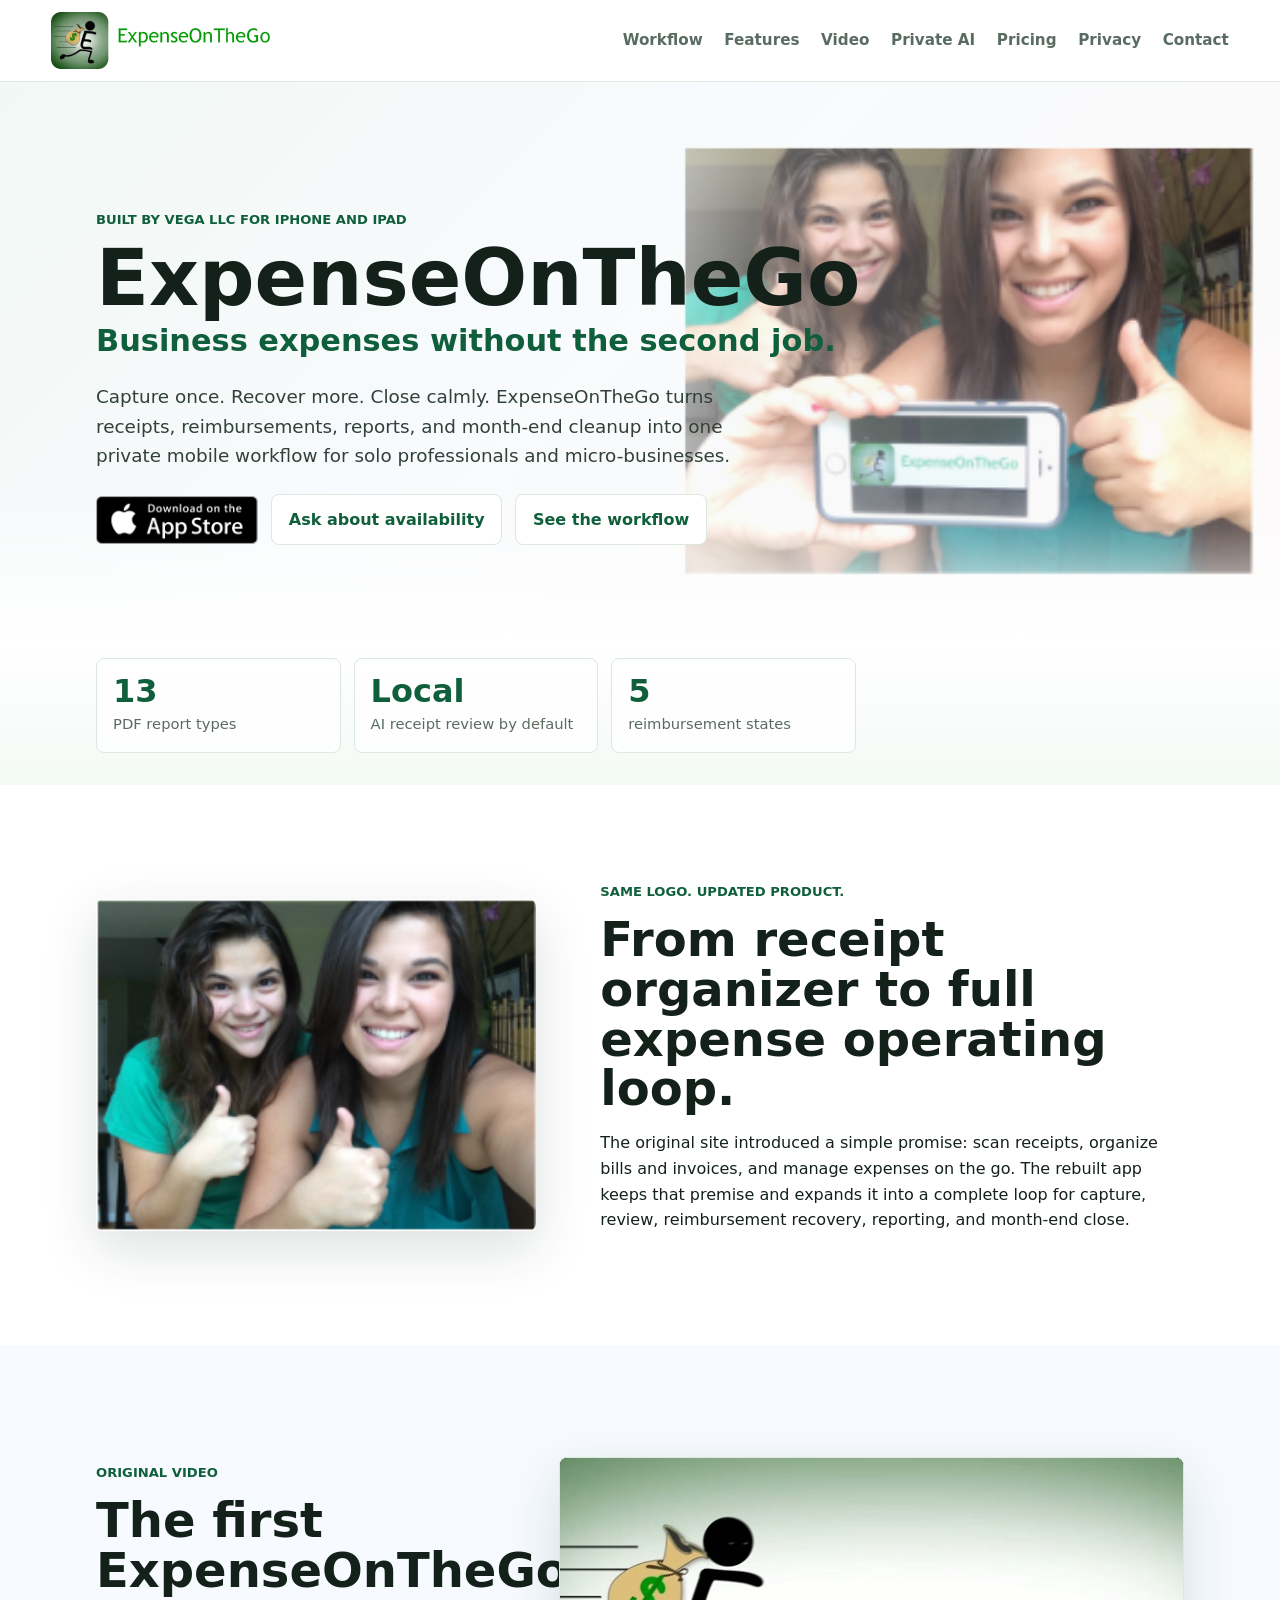
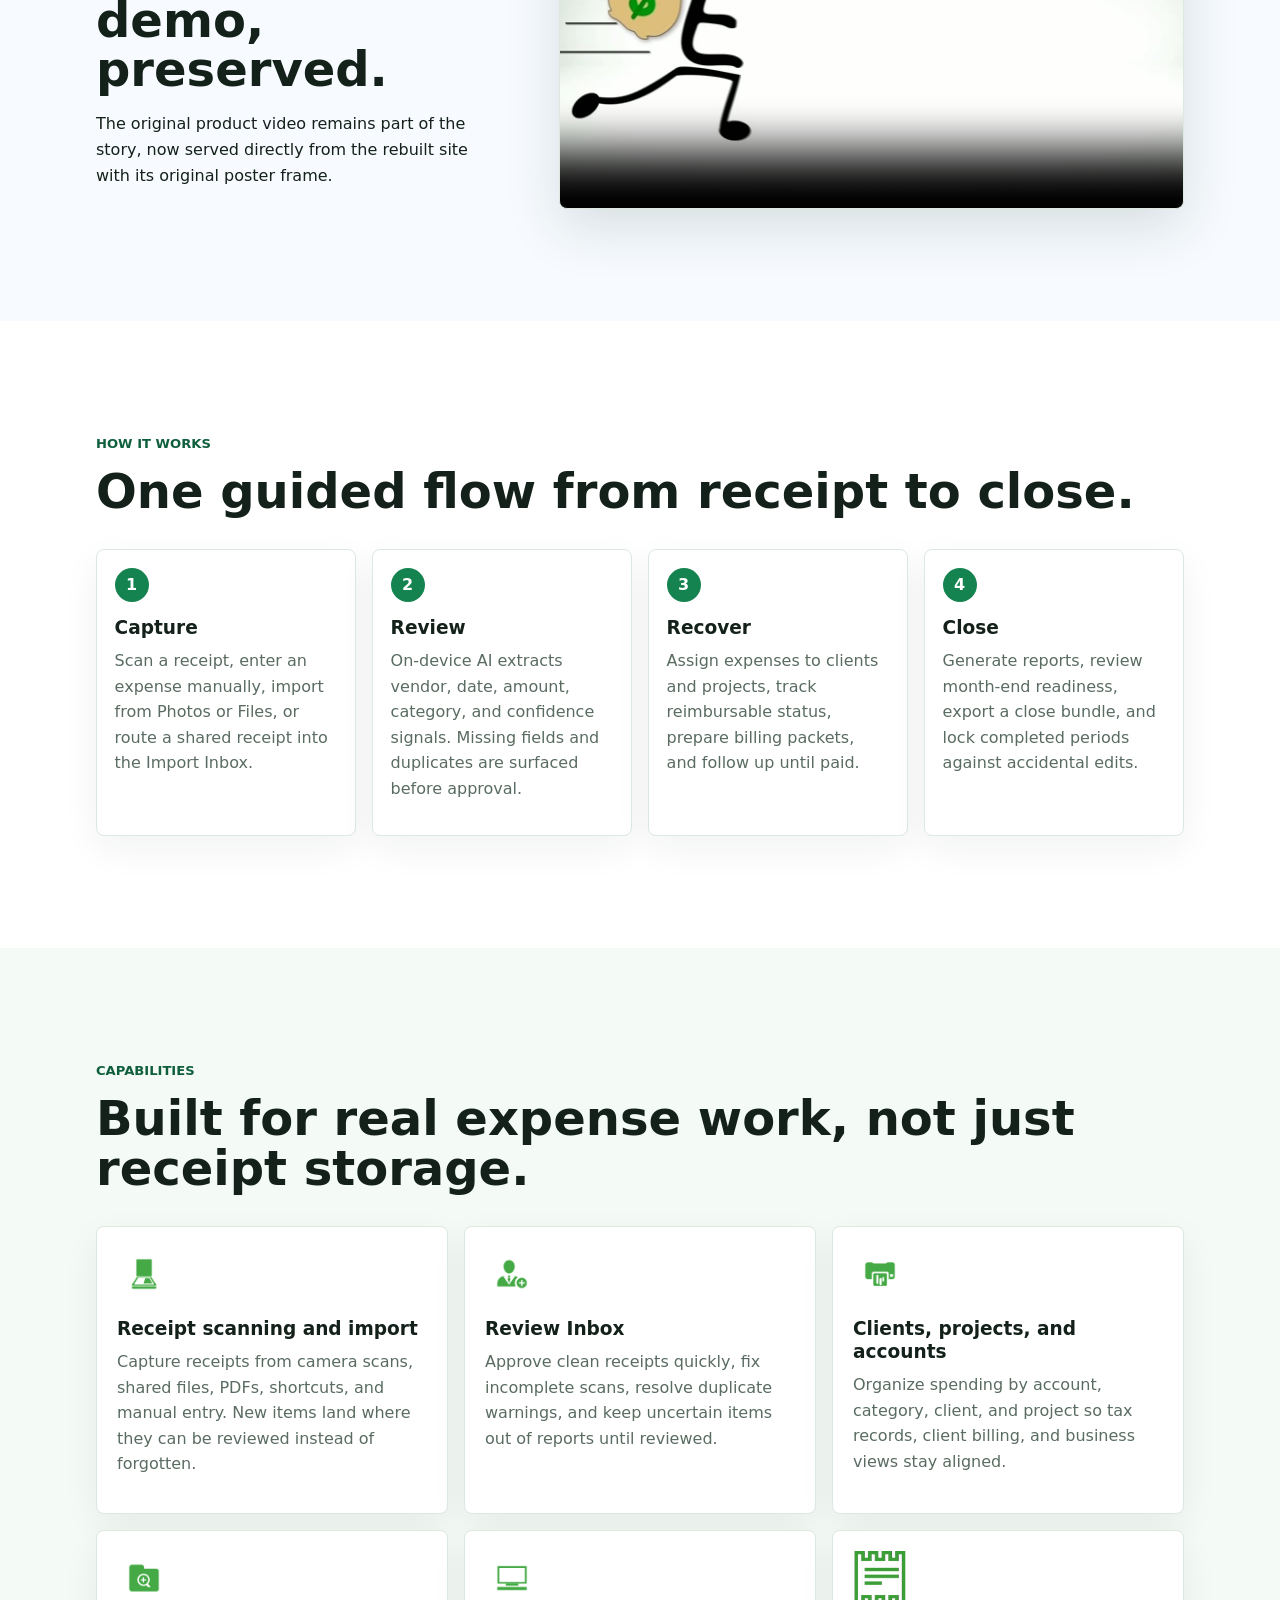
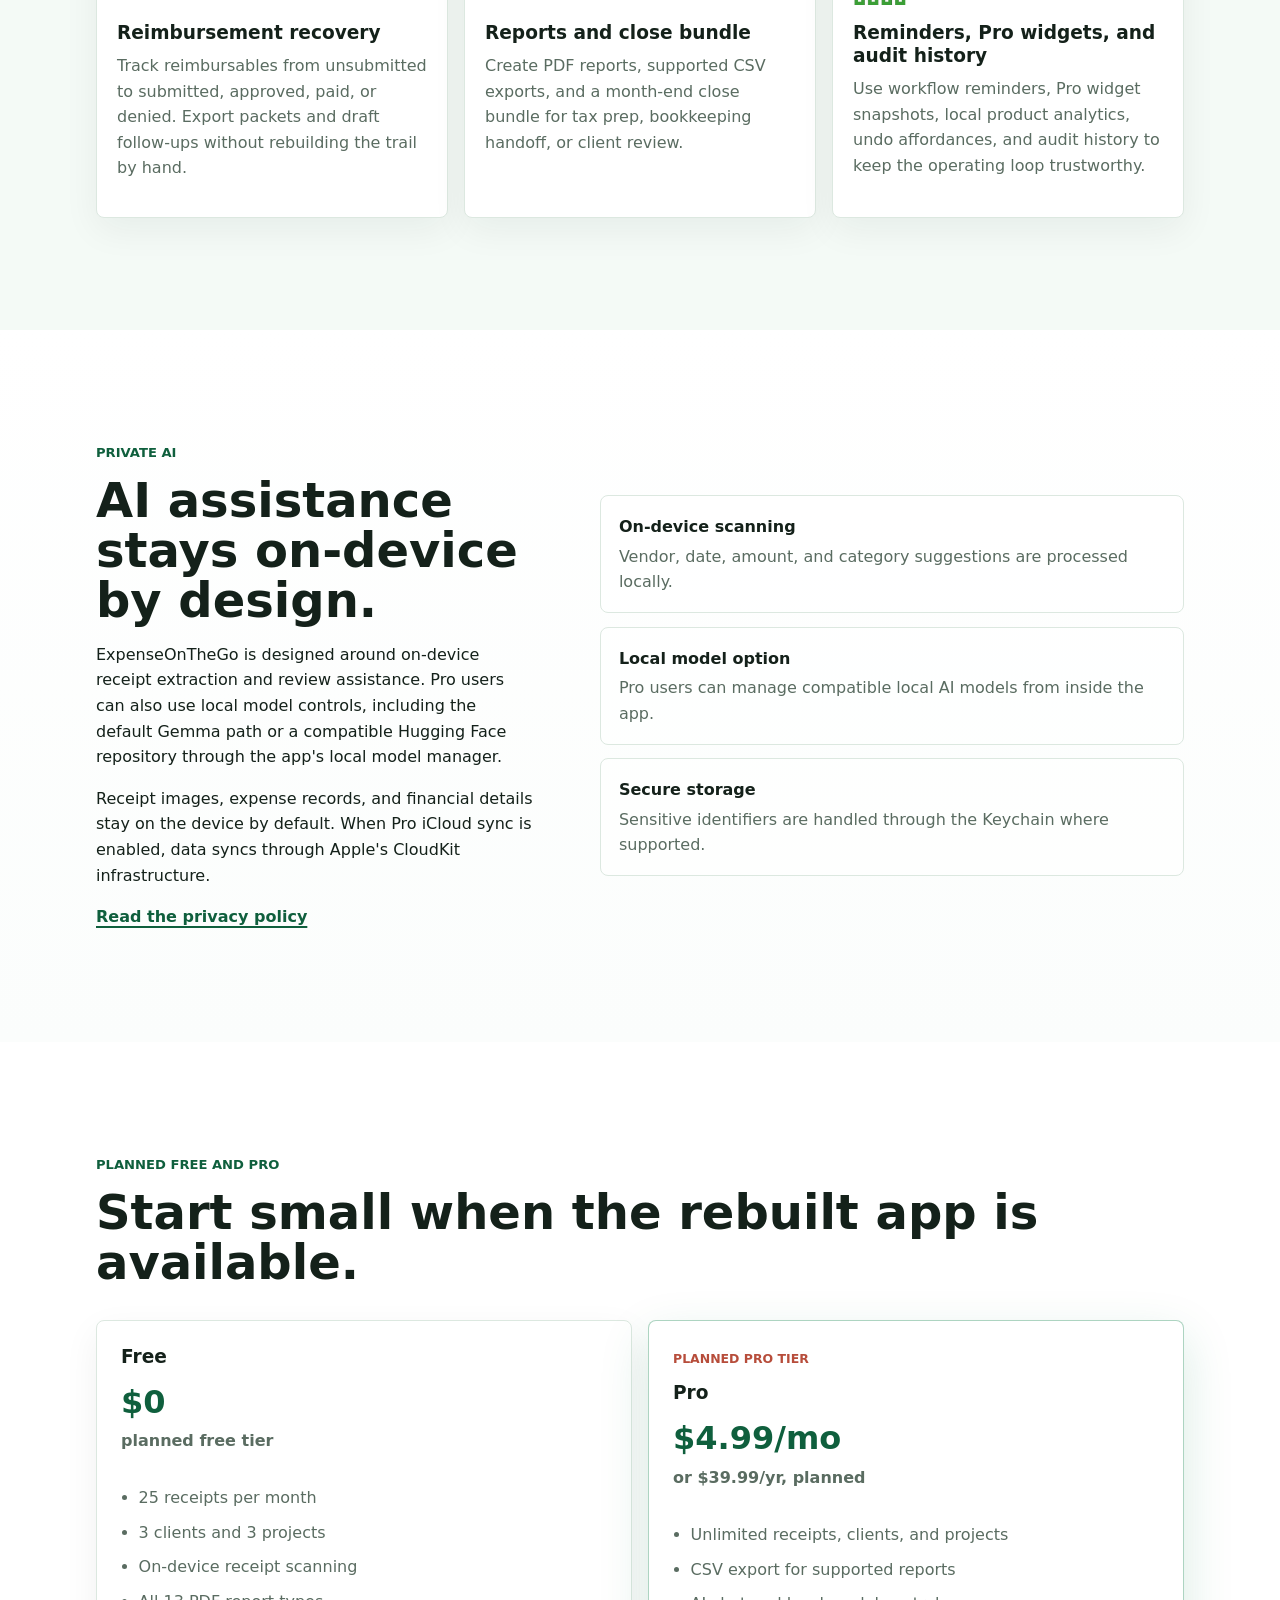
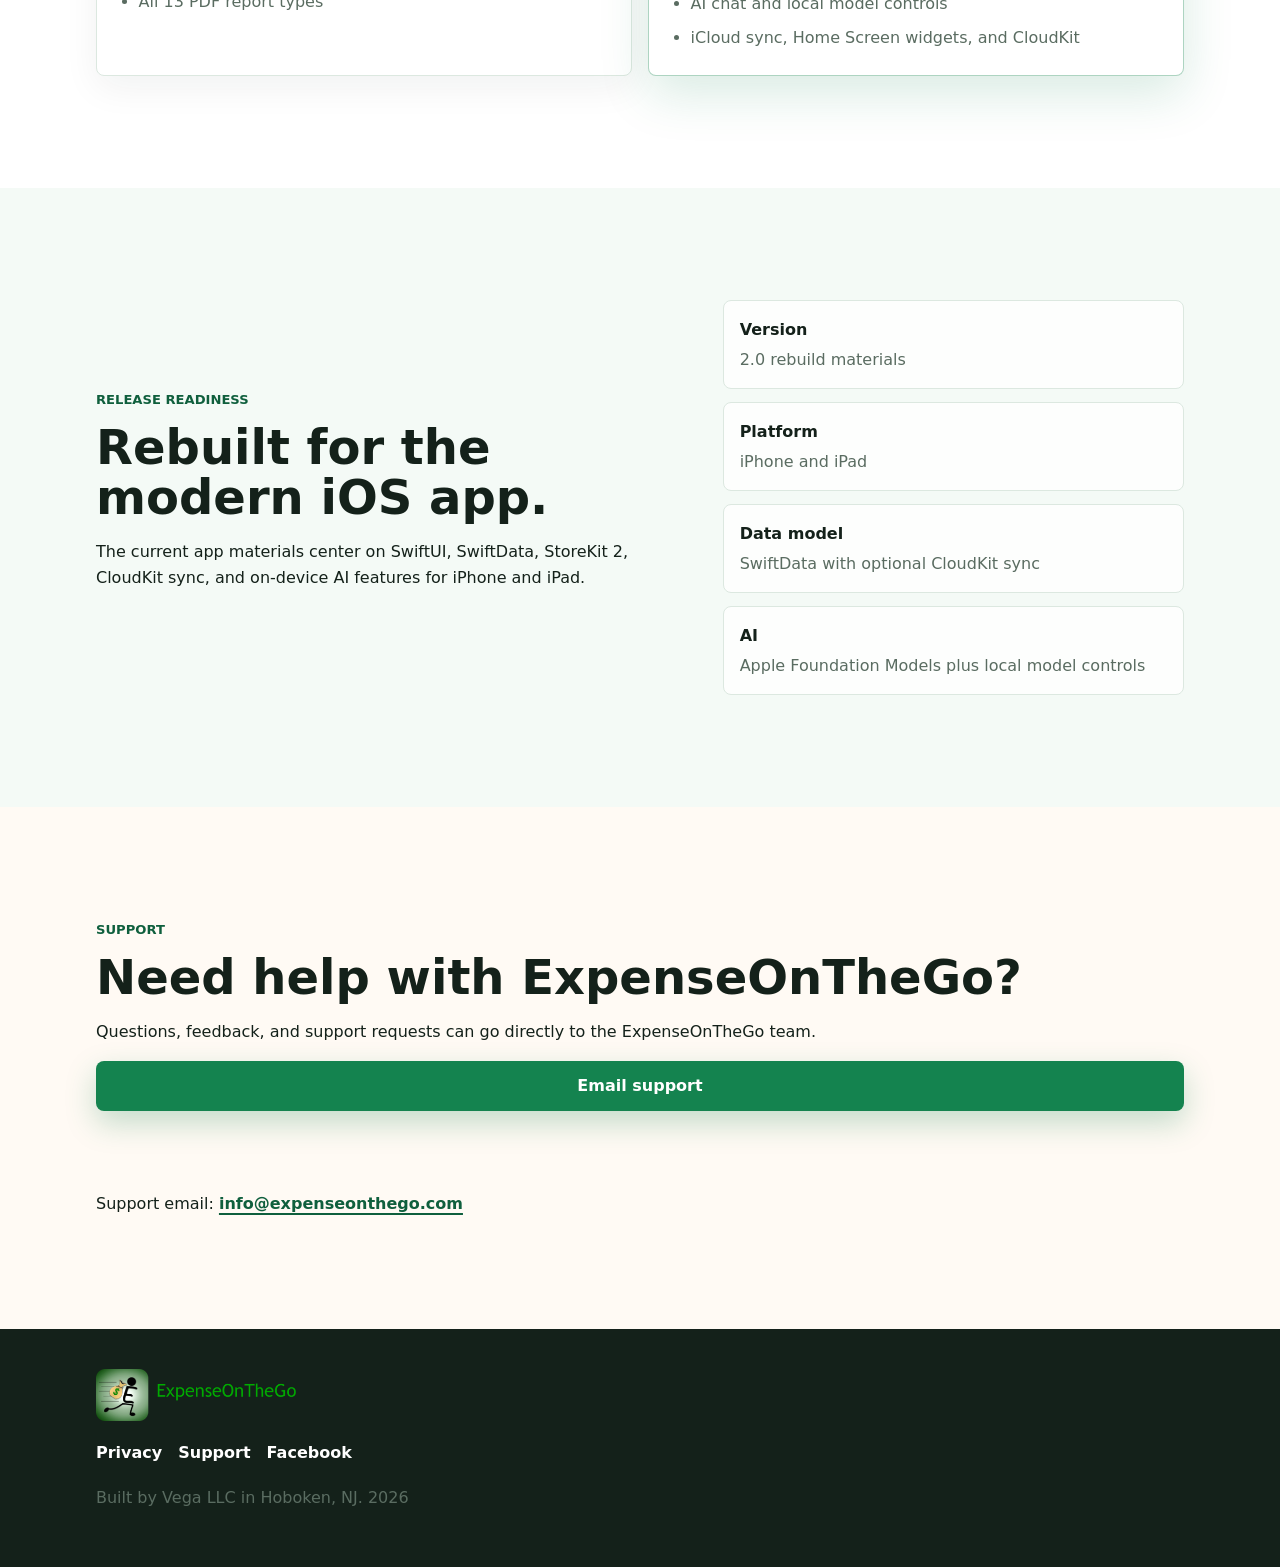
==== commit 1faf18a9: "Stop serving README on Pages and add a real Privacy page. Keep marketing copy aligned with the app: " ====
--- a/index.html
+++ b/index.html
@@ -15,8 +15,8 @@
     <meta property="og:image" content="https://expenseonthego.com/assets/current-site/hero-family.png">
     <meta property="og:image:alt" content="Original ExpenseOnTheGo family promo photo">
     <meta name="twitter:card" content="summary_large_image">
-    <link rel="icon" href="assets/app/app-icon.png">
-    <link rel="apple-touch-icon" href="assets/app/app-icon.png">
+    <link rel="icon" href="assets/app/favicon-32.png" sizes="32x32">
+    <link rel="apple-touch-icon" href="assets/app/apple-touch-icon.png">
     <link rel="manifest" href="site.webmanifest">
     <link rel="stylesheet" href="assets/css/site.css">
   </head>
@@ -37,8 +37,9 @@
         <a href="#workflow">Workflow</a>
         <a href="#features">Features</a>
         <a href="#video">Video</a>
-        <a href="#privacy">Privacy</a>
+        <a href="#privacy">Private AI</a>
         <a href="#pricing">Pricing</a>
+        <a href="/privacy">Privacy</a>
         <a href="#contact">Contact</a>
       </nav>
     </header>
@@ -52,7 +53,10 @@
           <p class="hero-subtitle">Business expenses without the second job.</p>
           <p class="hero-copy">Capture once. Recover more. Close calmly. ExpenseOnTheGo turns receipts, reimbursements, reports, and month-end cleanup into one private mobile workflow for solo professionals and micro-businesses.</p>
           <div class="hero-actions" aria-label="Primary actions">
-            <a class="button primary" href="mailto:info@expenseonthego.com?subject=ExpenseOnTheGo%20availability">Ask about availability</a>
+            <a class="app-store-badge" href="https://apps.apple.com/search?term=ExpenseOnTheGo">
+              <img src="assets/current-site/app-store-badge-1.png" alt="Search ExpenseOnTheGo on the App Store">
+            </a>
+            <a class="button secondary" href="mailto:info@expenseonthego.com?subject=ExpenseOnTheGo%20availability">Ask about availability</a>
             <a class="button secondary" href="#workflow">See the workflow</a>
           </div>
         </div>
@@ -70,7 +74,7 @@
               <dd>AI receipt review by default</dd>
             </div>
             <div>
-              <dt>4</dt>
+              <dt>5</dt>
               <dd>reimbursement states</dd>
             </div>
           </dl>
@@ -158,7 +162,7 @@
             <article class="feature-card">
               <img src="assets/current-site/feature-6022676.png" alt="" aria-hidden="true">
               <h3>Reimbursement recovery</h3>
-              <p>Track reimbursables from unsubmitted to submitted, approved, and paid. Export packets and draft follow-ups without rebuilding the trail by hand.</p>
+              <p>Track reimbursables from unsubmitted to submitted, approved, paid, or denied. Export packets and draft follow-ups without rebuilding the trail by hand.</p>
             </article>
             <article class="feature-card">
               <img src="assets/current-site/feature-6079263.png" alt="" aria-hidden="true">
@@ -167,8 +171,8 @@
             </article>
             <article class="feature-card">
               <img src="assets/current-site/feature-5658322.png" alt="" aria-hidden="true">
-              <h3>Reminders, widgets, and audit history</h3>
-              <p>Use workflow reminders, widget snapshots, local product analytics, undo affordances, and audit history to keep the operating loop trustworthy.</p>
+              <h3>Reminders, Pro widgets, and audit history</h3>
+              <p>Use workflow reminders, Pro widget snapshots, local product analytics, undo affordances, and audit history to keep the operating loop trustworthy.</p>
             </article>
           </div>
         </div>
@@ -181,7 +185,7 @@
             <h2 id="privacy-title">AI assistance stays on-device by design.</h2>
             <p>ExpenseOnTheGo is designed around on-device receipt extraction and review assistance. Pro users can also use local model controls, including the default Gemma path or a compatible Hugging Face repository through the app's local model manager.</p>
             <p>Receipt images, expense records, and financial details stay on the device by default. When Pro iCloud sync is enabled, data syncs through Apple's CloudKit infrastructure.</p>
-            <a class="text-link" href="privacy.html">Read the privacy policy</a>
+            <a class="text-link" href="/privacy">Read the privacy policy</a>
           </div>
           <div class="privacy-panel" aria-label="Private AI safeguards">
             <div>
@@ -223,7 +227,7 @@
                 <li>Unlimited receipts, clients, and projects</li>
                 <li>CSV export for supported reports</li>
                 <li>AI chat and local model controls</li>
-                <li>iCloud sync with CloudKit</li>
+                <li>iCloud sync, Home Screen widgets, and CloudKit</li>
               </ul>
             </article>
           </div>
@@ -275,8 +279,8 @@
       <div class="footer-inner">
         <img src="assets/current-site/logo.png" alt="ExpenseOnTheGo">
         <nav aria-label="Footer">
-          <a href="privacy.html">Privacy</a>
-          <a href="support.html">Support</a>
+          <a href="/privacy">Privacy</a>
+          <a href="/support">Support</a>
           <a href="https://www.facebook.com/ExpenseOnTheGo">Facebook</a>
         </nav>
         <p>Built by Vega LLC in Hoboken, NJ. <span data-current-year>2026</span></p>
@@ -289,6 +293,8 @@
         "@type": "SoftwareApplication",
         "name": "ExpenseOnTheGo",
         "applicationCategory": "FinanceApplication",
+        "url": "https://expenseonthego.com/",
+        "image": "https://expenseonthego.com/assets/current-site/hero-family.png",
         "operatingSystem": "iOS, iPadOS",
         "publisher": {
           "@type": "Organization",
--- a/assets/css/site.css
+++ b/assets/css/site.css
@@ -10,7 +10,7 @@
   --coral: #b74d3b;
   --gold: #a97816;
   --shadow: 0 18px 55px rgba(15, 44, 28, 0.14);
-  font-family: Inter, ui-sans-serif, system-ui, -apple-system, BlinkMacSystemFont, "Segoe UI", sans-serif;
+  font-family: ui-sans-serif, system-ui, -apple-system, BlinkMacSystemFont, "Segoe UI", sans-serif;
 }
 
 * {
@@ -108,6 +108,7 @@
   display: none;
   width: 44px;
   height: 44px;
+  margin-left: auto;
   border: 1px solid var(--line);
   border-radius: 8px;
   background: white;
@@ -251,6 +252,16 @@
   box-shadow: 0 12px 30px rgba(20, 131, 79, 0.25);
 }
 
+.app-store-badge {
+  display: inline-flex;
+  align-items: center;
+}
+
+.app-store-badge img {
+  height: 48px;
+  width: auto;
+}
+
 .button.secondary {
   color: var(--green-dark);
   background: white;
@@ -595,13 +606,6 @@
 
   .nav-toggle {
     display: inline-flex;
-    position: fixed;
-    top: 13px;
-    right: auto;
-    left: min(330px, calc(100vw - 60px));
-    flex: 0 0 44px;
-    margin-left: 0;
-    z-index: 40;
   }
 
   .site-nav {
@@ -701,7 +705,7 @@
   .hero-actions {
     flex-direction: column;
     width: 100%;
-    max-width: 20.5rem;
+    max-width: min(20.5rem, 100%);
   }
 
   .button {
@@ -709,7 +713,7 @@
   }
 
   .hero-stats {
-    max-width: 20.5rem;
+    max-width: min(20.5rem, 100%);
   }
 
   .hero-stats div {
@@ -717,24 +721,24 @@
   }
 
   h1 {
-    max-width: 20.5rem;
+    max-width: min(20.5rem, 100%);
     font-size: 2.25rem;
     line-height: 1;
   }
 
   h2 {
-    max-width: 20.5rem;
+    max-width: min(20.5rem, 100%);
     font-size: 1.65rem;
     overflow-wrap: anywhere;
   }
 
   .hero-subtitle {
-    max-width: 17rem;
+    max-width: min(17rem, 100%);
     font-size: 1.28rem;
   }
 
   .hero-copy {
-    max-width: 20.5rem;
+    max-width: min(20.5rem, 100%);
     font-size: 1rem;
   }
 
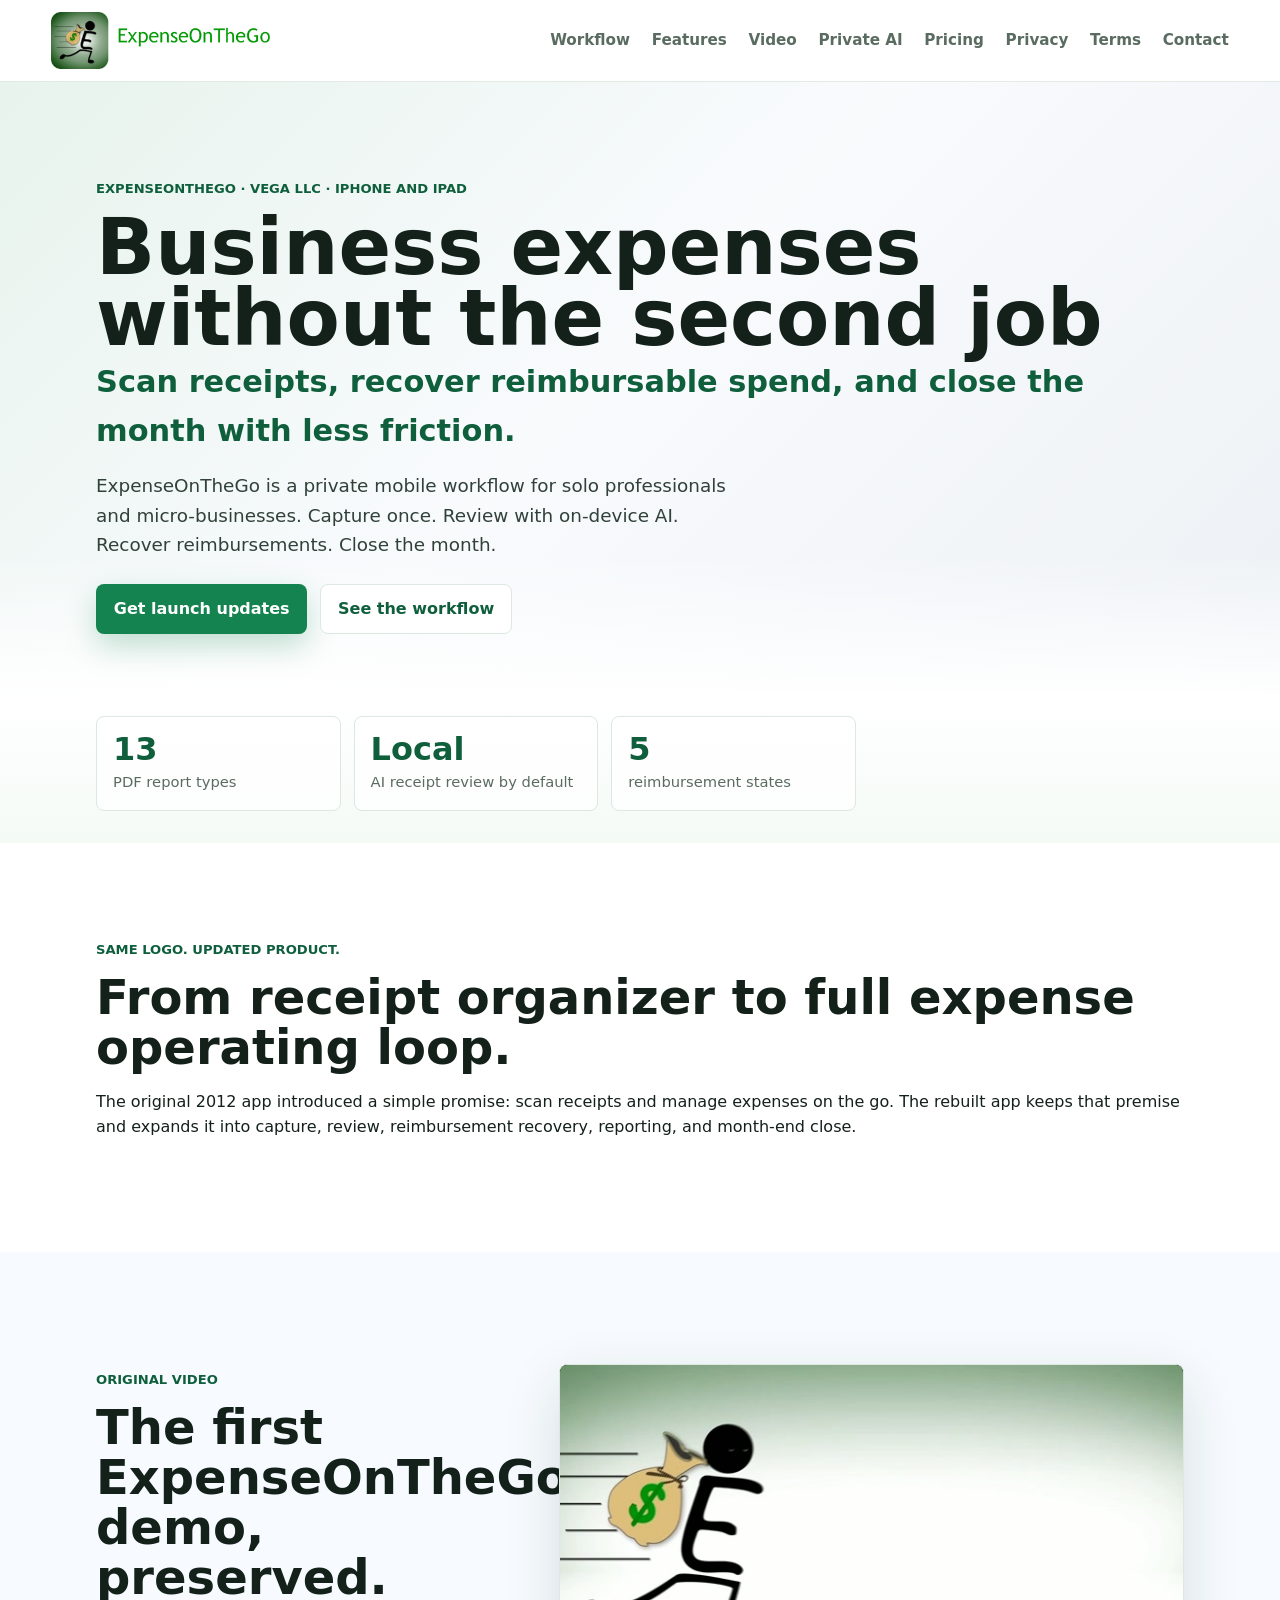
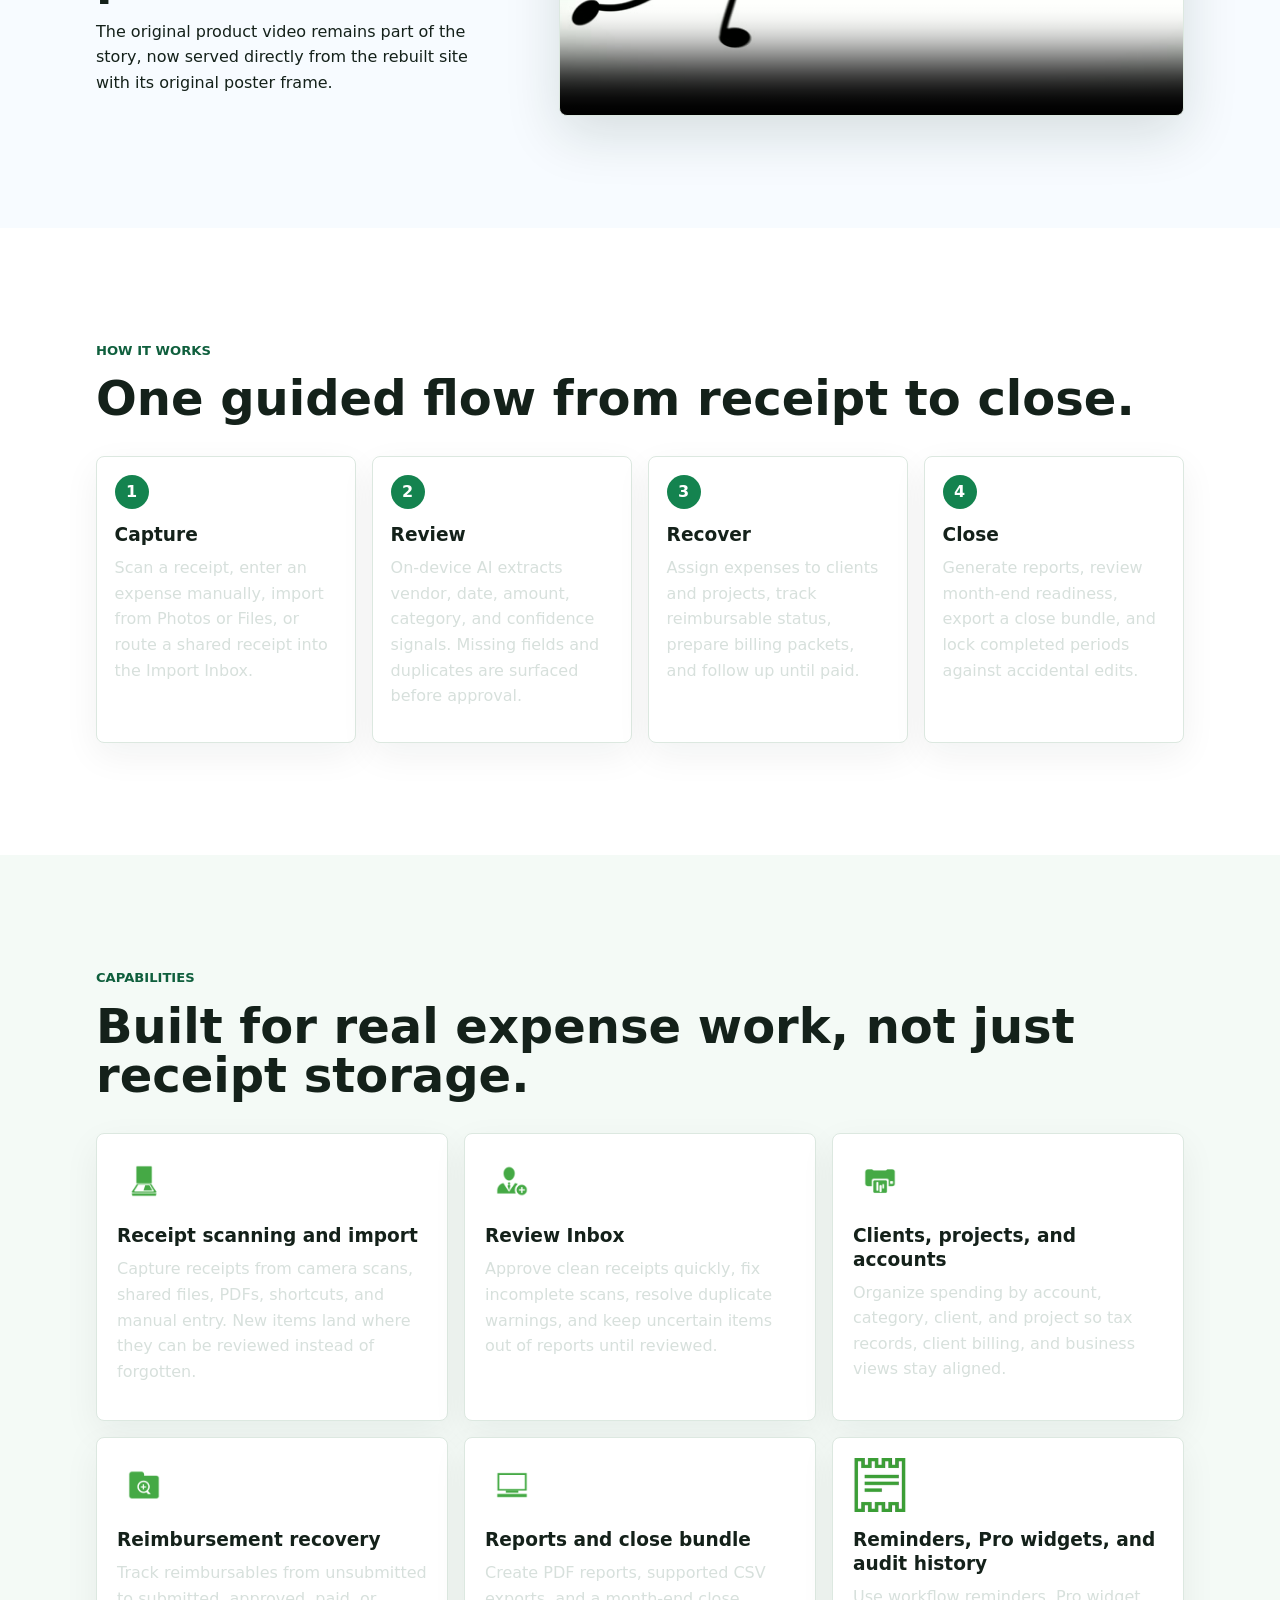
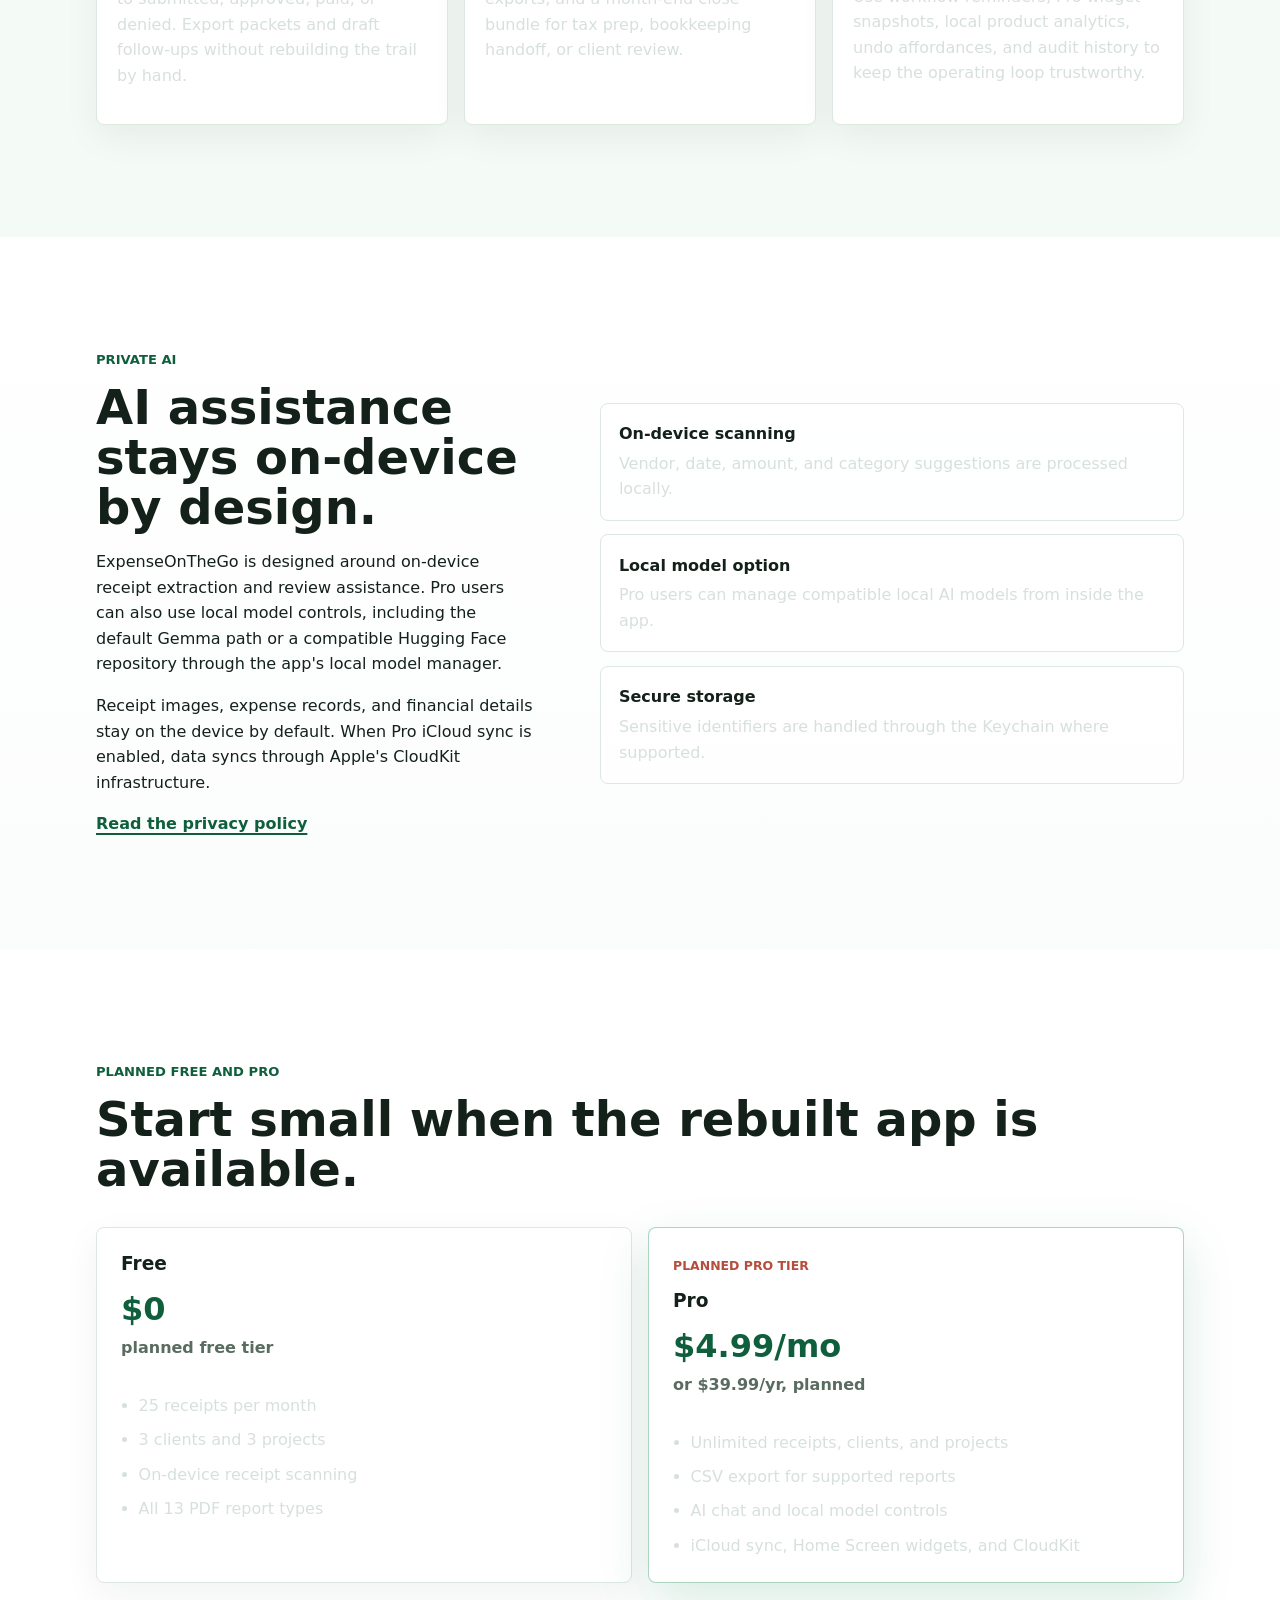
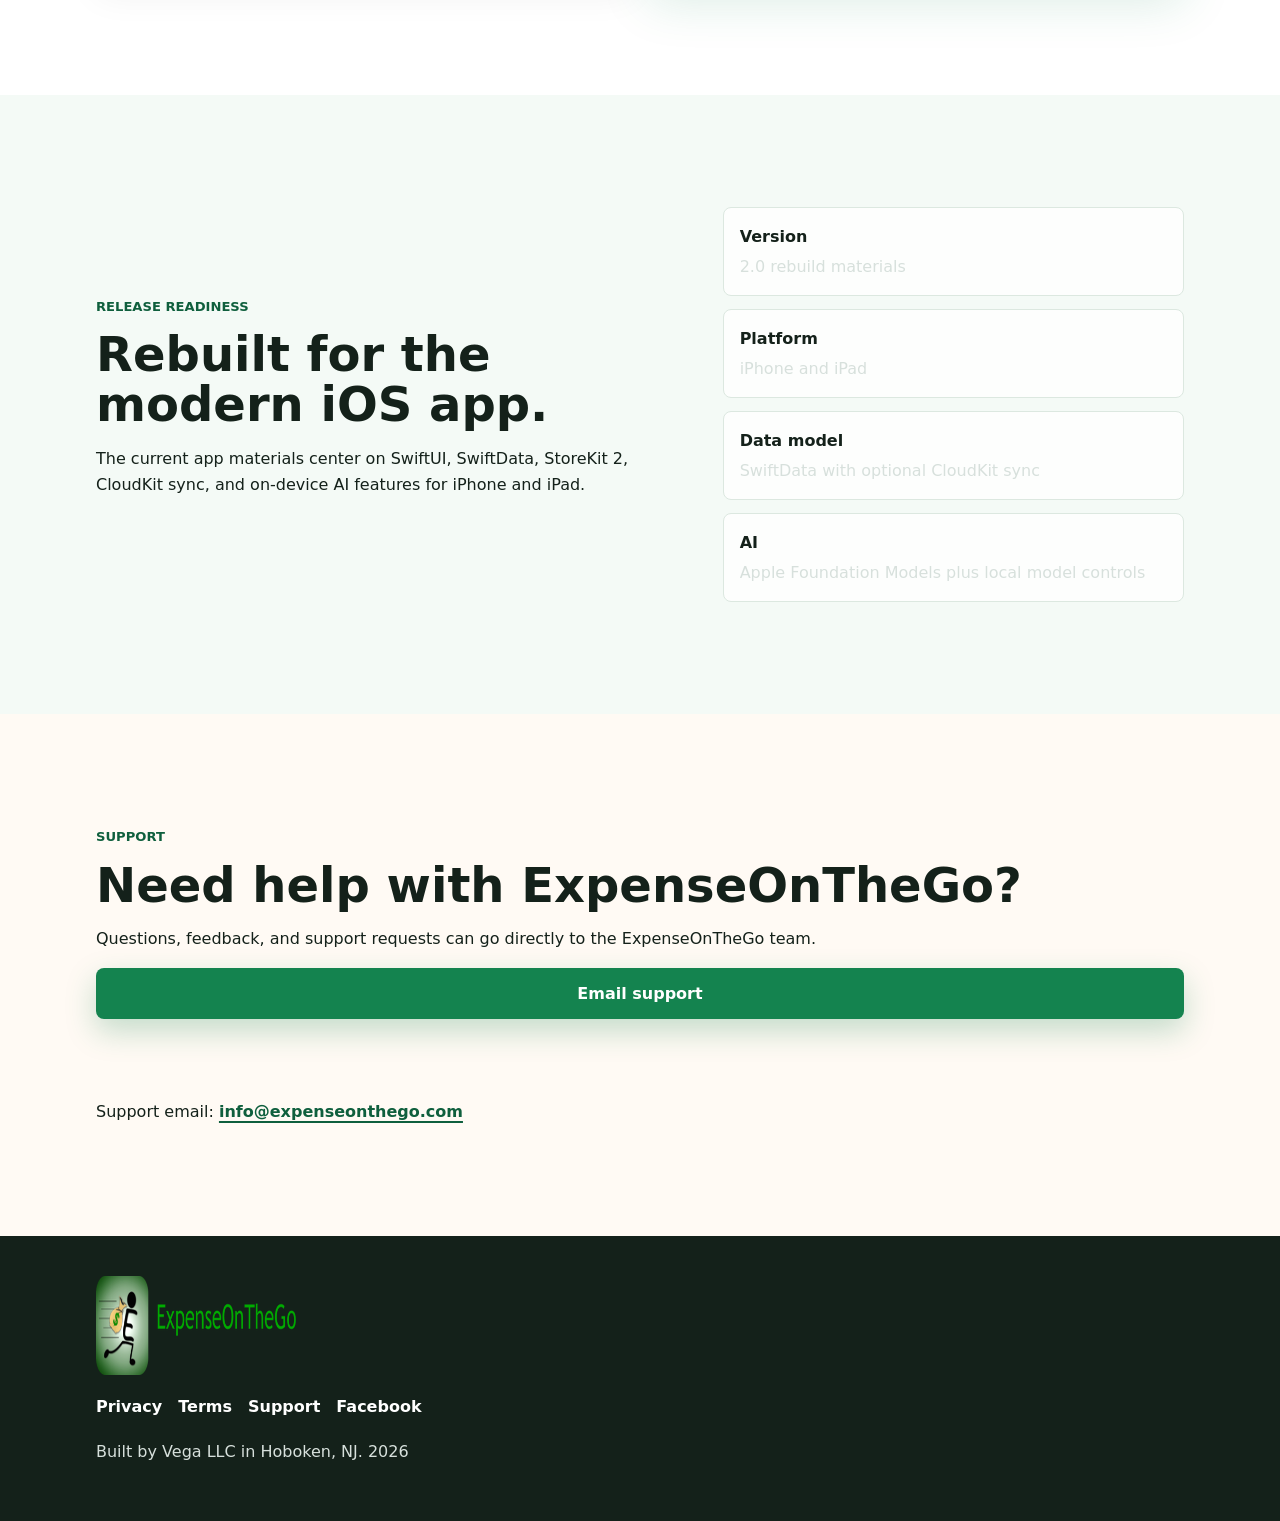
==== commit d199ffe8: "Add Terms of Use, fix launch CTA, and clean up social/SEO assets Pre-launch audit follow-ups for the" ====
--- a/index.html
+++ b/index.html
@@ -5,16 +5,22 @@
     <meta name="viewport" content="width=device-width, initial-scale=1">
     <title>ExpenseOnTheGo | Business expenses without the second job</title>
     <meta name="description" content="ExpenseOnTheGo helps solo professionals and micro-businesses scan receipts, recover reimbursable spend, and close the month with less friction.">
-    <meta name="keywords" content="expense tracker, receipt scanner, business receipts, reimbursements, expense reports, bookkeeping, freelancer, consultant, small business">
     <link rel="canonical" href="https://expenseonthego.com/">
     <meta property="og:site_name" content="ExpenseOnTheGo">
     <meta property="og:title" content="ExpenseOnTheGo">
     <meta property="og:description" content="Business expenses without the second job.">
     <meta property="og:type" content="website">
     <meta property="og:url" content="https://expenseonthego.com/">
-    <meta property="og:image" content="https://expenseonthego.com/assets/current-site/hero-family.png">
-    <meta property="og:image:alt" content="Original ExpenseOnTheGo family promo photo">
+    <meta property="og:image" content="https://expenseonthego.com/assets/app/og-card.png">
+    <meta property="og:image:width" content="1200">
+    <meta property="og:image:height" content="630">
+    <meta property="og:image:alt" content="ExpenseOnTheGo app icon on a green background">
     <meta name="twitter:card" content="summary_large_image">
+    <meta name="twitter:title" content="ExpenseOnTheGo">
+    <meta name="twitter:description" content="Business expenses without the second job.">
+    <meta name="twitter:image" content="https://expenseonthego.com/assets/app/og-card.png">
+    <meta name="theme-color" content="#14834f">
+    <link rel="icon" href="/favicon.ico" sizes="any">
     <link rel="icon" href="assets/app/favicon-32.png" sizes="32x32">
     <link rel="apple-touch-icon" href="assets/app/apple-touch-icon.png">
     <link rel="manifest" href="site.webmanifest">
@@ -40,6 +46,7 @@
         <a href="#privacy">Private AI</a>
         <a href="#pricing">Pricing</a>
         <a href="/privacy">Privacy</a>
+        <a href="/terms">Terms</a>
         <a href="#contact">Contact</a>
       </nav>
     </header>
@@ -48,15 +55,12 @@
       <section class="hero" aria-labelledby="hero-title">
         <div class="hero-backdrop" aria-hidden="true"></div>
         <div class="hero-inner">
-          <p class="eyebrow">Built by Vega LLC for iPhone and iPad</p>
-          <h1 id="hero-title">ExpenseOnTheGo</h1>
-          <p class="hero-subtitle">Business expenses without the second job.</p>
-          <p class="hero-copy">Capture once. Recover more. Close calmly. ExpenseOnTheGo turns receipts, reimbursements, reports, and month-end cleanup into one private mobile workflow for solo professionals and micro-businesses.</p>
+          <p class="eyebrow">ExpenseOnTheGo · Vega LLC · iPhone and iPad</p>
+          <h1 id="hero-title">Business expenses without the second job</h1>
+          <p class="hero-subtitle">Scan receipts, recover reimbursable spend, and close the month with less friction.</p>
+          <p class="hero-copy">ExpenseOnTheGo is a private mobile workflow for solo professionals and micro-businesses. Capture once. Review with on-device AI. Recover reimbursements. Close the month.</p>
           <div class="hero-actions" aria-label="Primary actions">
-            <a class="app-store-badge" href="https://apps.apple.com/search?term=ExpenseOnTheGo">
-              <img src="assets/current-site/app-store-badge-1.png" alt="Search ExpenseOnTheGo on the App Store">
-            </a>
-            <a class="button secondary" href="mailto:info@expenseonthego.com?subject=ExpenseOnTheGo%20availability">Ask about availability</a>
+            <a class="button primary" href="mailto:info@expenseonthego.com?subject=ExpenseOnTheGo%20launch%20updates">Get launch updates</a>
             <a class="button secondary" href="#workflow">See the workflow</a>
           </div>
         </div>
@@ -82,15 +86,10 @@
       </section>
 
       <section class="legacy-band" aria-label="Original ExpenseOnTheGo story">
-        <div class="section-inner legacy-grid">
-          <figure class="legacy-photo">
-            <img src="assets/current-site/legacy-family-thumbs.png" alt="Original ExpenseOnTheGo family promotional photo">
-          </figure>
-          <div>
-            <p class="section-kicker">Same logo. Updated product.</p>
-            <h2>From receipt organizer to full expense operating loop.</h2>
-            <p>The original site introduced a simple promise: scan receipts, organize bills and invoices, and manage expenses on the go. The rebuilt app keeps that premise and expands it into a complete loop for capture, review, reimbursement recovery, reporting, and month-end close.</p>
-          </div>
+        <div class="section-inner">
+          <p class="section-kicker">Same logo. Updated product.</p>
+          <h2>From receipt organizer to full expense operating loop.</h2>
+          <p>The original 2012 app introduced a simple promise: scan receipts and manage expenses on the go. The rebuilt app keeps that premise and expands it into capture, review, reimbursement recovery, reporting, and month-end close.</p>
         </div>
       </section>
 
@@ -102,7 +101,7 @@
             <p>The original product video remains part of the story, now served directly from the rebuilt site with its original poster frame.</p>
           </div>
           <div class="video-frame">
-            <video controls preload="metadata" poster="assets/current-site/video-poster.jpg" aria-label="Original ExpenseOnTheGo product video">
+            <video controls playsinline preload="none" poster="assets/current-site/video-poster.jpg" aria-label="Original ExpenseOnTheGo product video">
               <source src="assets/current-site/expenseonthego-original-video.mp4" type="video/mp4">
               <a href="assets/current-site/expenseonthego-original-video.mp4">Download the ExpenseOnTheGo video</a>
             </video>
@@ -145,32 +144,32 @@
           <h2 id="features-title">Built for real expense work, not just receipt storage.</h2>
           <div class="feature-grid">
             <article class="feature-card">
-              <img src="assets/current-site/feature-4014758.png" alt="" aria-hidden="true">
+              <img src="assets/current-site/feature-4014758.png" alt="" aria-hidden="true" width="128" height="128" loading="lazy" decoding="async">
               <h3>Receipt scanning and import</h3>
               <p>Capture receipts from camera scans, shared files, PDFs, shortcuts, and manual entry. New items land where they can be reviewed instead of forgotten.</p>
             </article>
             <article class="feature-card">
-              <img src="assets/current-site/feature-2660194.png" alt="" aria-hidden="true">
+              <img src="assets/current-site/feature-2660194.png" alt="" aria-hidden="true" width="128" height="128" loading="lazy" decoding="async">
               <h3>Review Inbox</h3>
               <p>Approve clean receipts quickly, fix incomplete scans, resolve duplicate warnings, and keep uncertain items out of reports until reviewed.</p>
             </article>
             <article class="feature-card">
-              <img src="assets/current-site/feature-7334414.png" alt="" aria-hidden="true">
+              <img src="assets/current-site/feature-7334414.png" alt="" aria-hidden="true" width="128" height="128" loading="lazy" decoding="async">
               <h3>Clients, projects, and accounts</h3>
               <p>Organize spending by account, category, client, and project so tax records, client billing, and business views stay aligned.</p>
             </article>
             <article class="feature-card">
-              <img src="assets/current-site/feature-6022676.png" alt="" aria-hidden="true">
+              <img src="assets/current-site/feature-6022676.png" alt="" aria-hidden="true" width="128" height="128" loading="lazy" decoding="async">
               <h3>Reimbursement recovery</h3>
               <p>Track reimbursables from unsubmitted to submitted, approved, paid, or denied. Export packets and draft follow-ups without rebuilding the trail by hand.</p>
             </article>
             <article class="feature-card">
-              <img src="assets/current-site/feature-6079263.png" alt="" aria-hidden="true">
+              <img src="assets/current-site/feature-6079263.png" alt="" aria-hidden="true" width="128" height="128" loading="lazy" decoding="async">
               <h3>Reports and close bundle</h3>
               <p>Create PDF reports, supported CSV exports, and a month-end close bundle for tax prep, bookkeeping handoff, or client review.</p>
             </article>
             <article class="feature-card">
-              <img src="assets/current-site/feature-5658322.png" alt="" aria-hidden="true">
+              <img src="assets/current-site/feature-5658322.png" alt="" aria-hidden="true" width="128" height="128" loading="lazy" decoding="async">
               <h3>Reminders, Pro widgets, and audit history</h3>
               <p>Use workflow reminders, Pro widget snapshots, local product analytics, undo affordances, and audit history to keep the operating loop trustworthy.</p>
             </article>
@@ -277,9 +276,10 @@
 
     <footer class="site-footer">
       <div class="footer-inner">
-        <img src="assets/current-site/logo.png" alt="ExpenseOnTheGo">
+        <img src="assets/current-site/logo.png" alt="ExpenseOnTheGo" width="400" height="99" loading="lazy" decoding="async">
         <nav aria-label="Footer">
           <a href="/privacy">Privacy</a>
+          <a href="/terms">Terms</a>
           <a href="/support">Support</a>
           <a href="https://www.facebook.com/ExpenseOnTheGo">Facebook</a>
         </nav>
--- a/assets/css/site.css
+++ b/assets/css/site.css
@@ -131,12 +131,7 @@
   display: flex;
   align-items: center;
   overflow: hidden;
-  background:
-    linear-gradient(90deg, rgba(255, 255, 255, 0.98) 0%, rgba(255, 255, 255, 0.94) 44%, rgba(255, 255, 255, 0.32) 61%, rgba(255, 255, 255, 0) 100%),
-    url("../current-site/hero-family.png");
-  background-repeat: no-repeat;
-  background-size: auto min(58vh, 430px);
-  background-position: right clamp(1rem, 2vw, 2rem) center;
+  background: linear-gradient(135deg, #f4faf6 0%, #ffffff 48%, #eef6fb 100%);
 }
 
 .hero::after {
@@ -420,7 +415,7 @@
 .privacy-panel span,
 .release-list dd,
 .site-footer p {
-  color: var(--muted);
+  color: #d7e0dc;
 }
 
 .legal-copy {
@@ -764,3 +759,14 @@
     font-size: 1.35rem;
   }
 }
+
+/* Respect users who ask for less motion */
+@media (prefers-reduced-motion: reduce) {
+  html { scroll-behavior: auto; }
+  * { transition: none !important; animation: none !important; }
+  .button:hover,
+  .button:focus-visible { transform: none; }
+}
+
+/* Keep anchored sections clear of the sticky header */
+[id] { scroll-margin-top: 88px; }
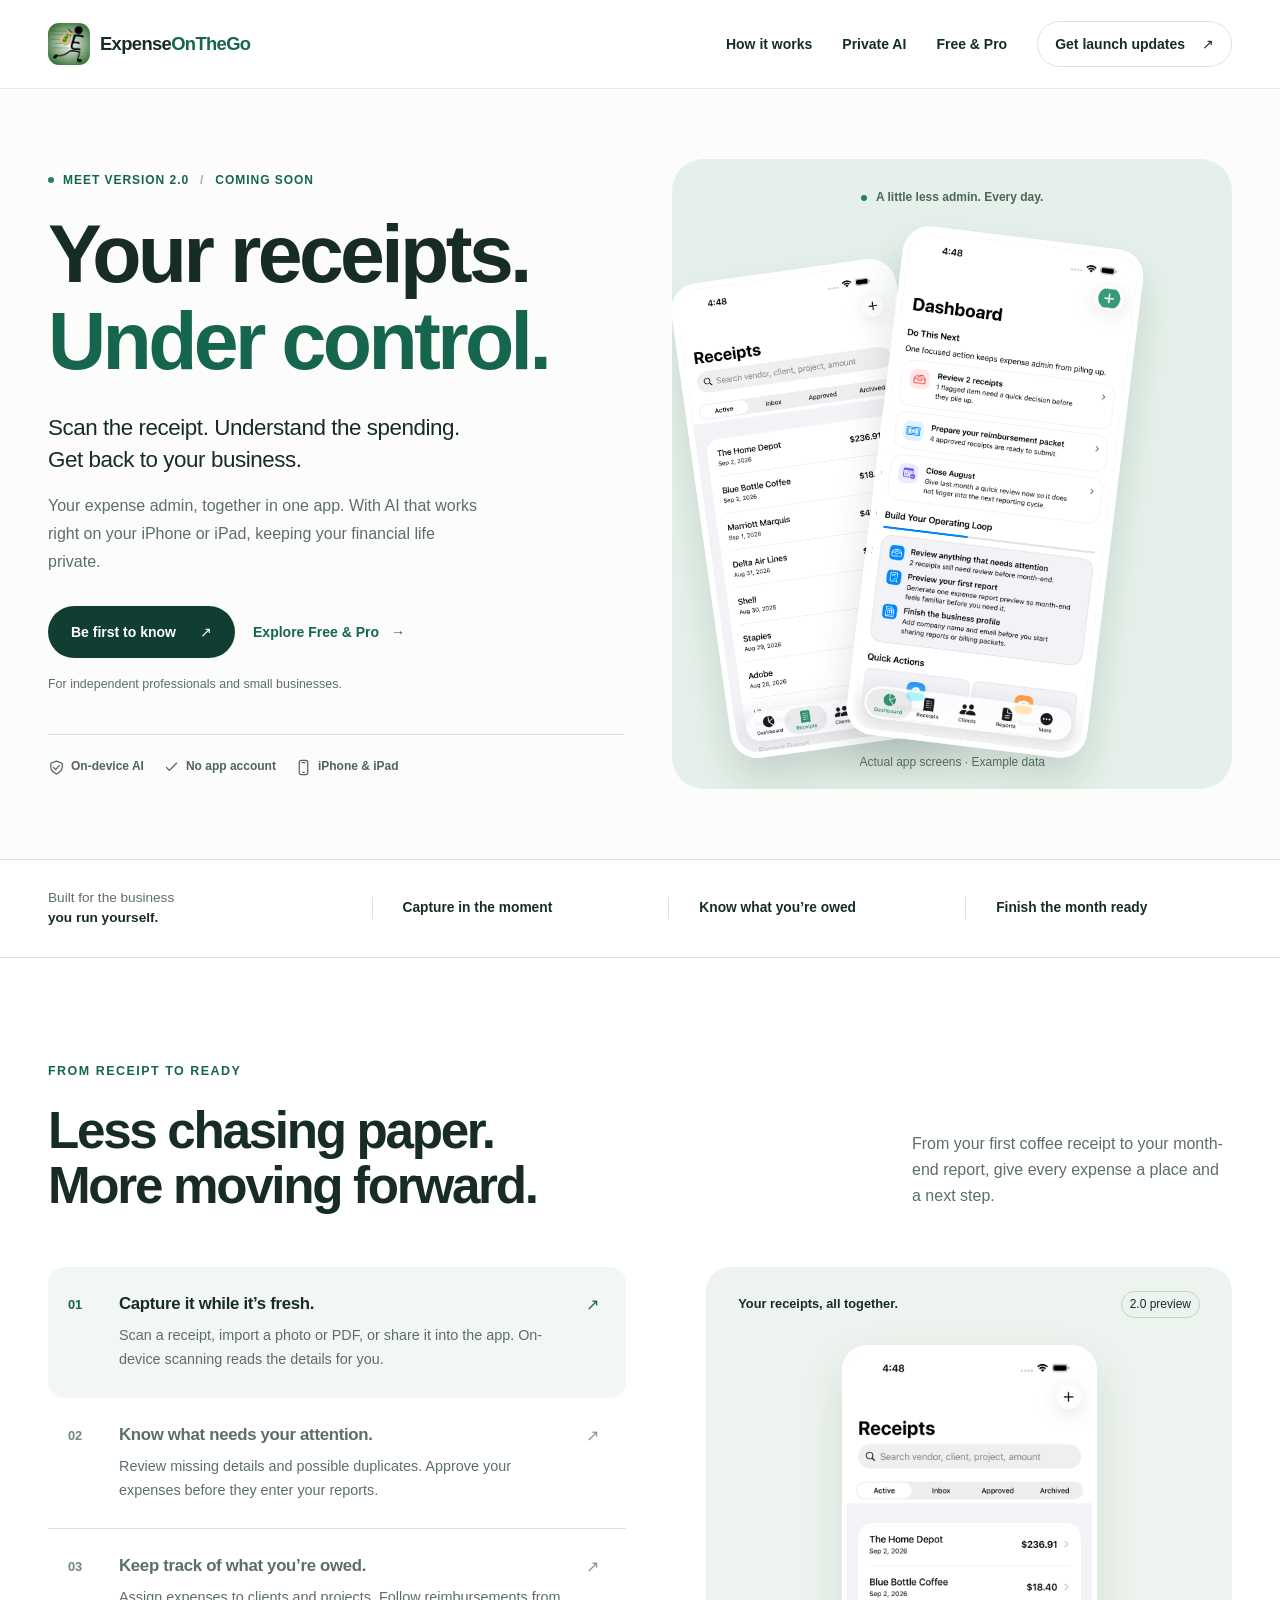
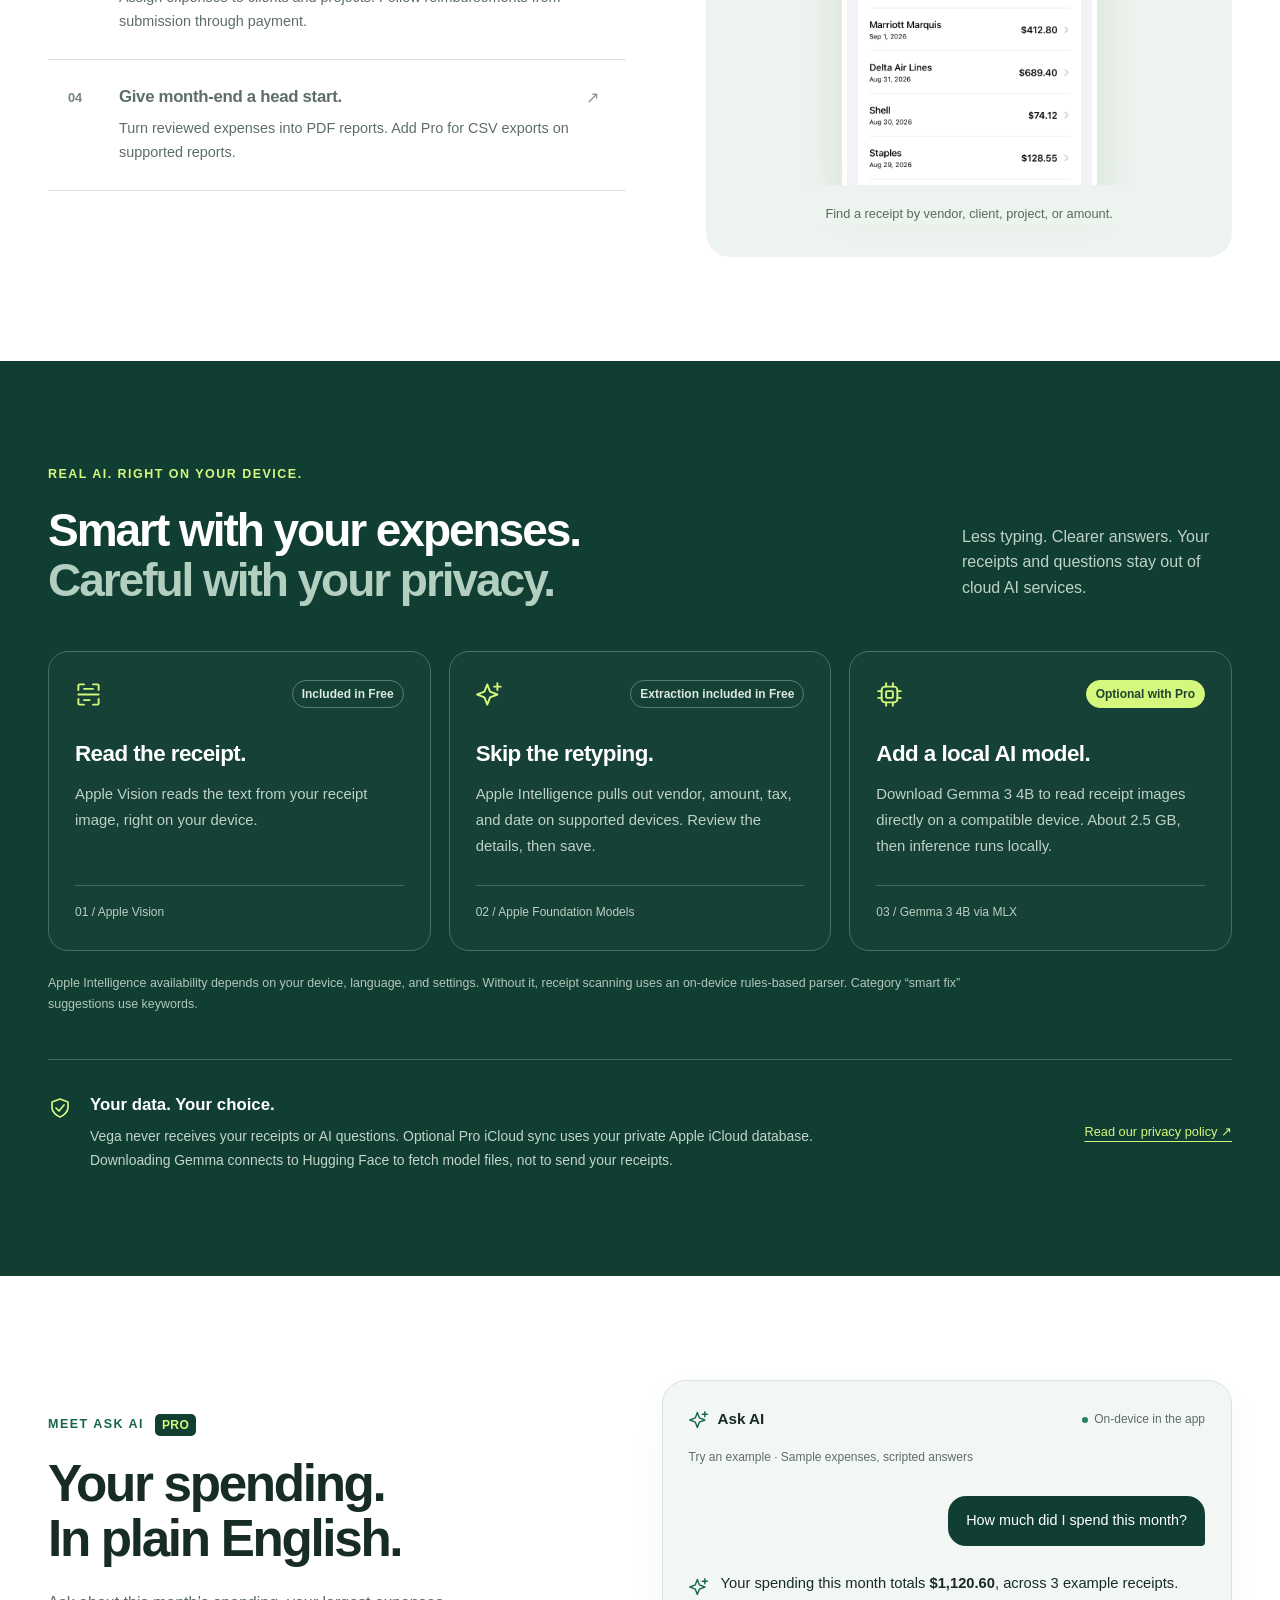
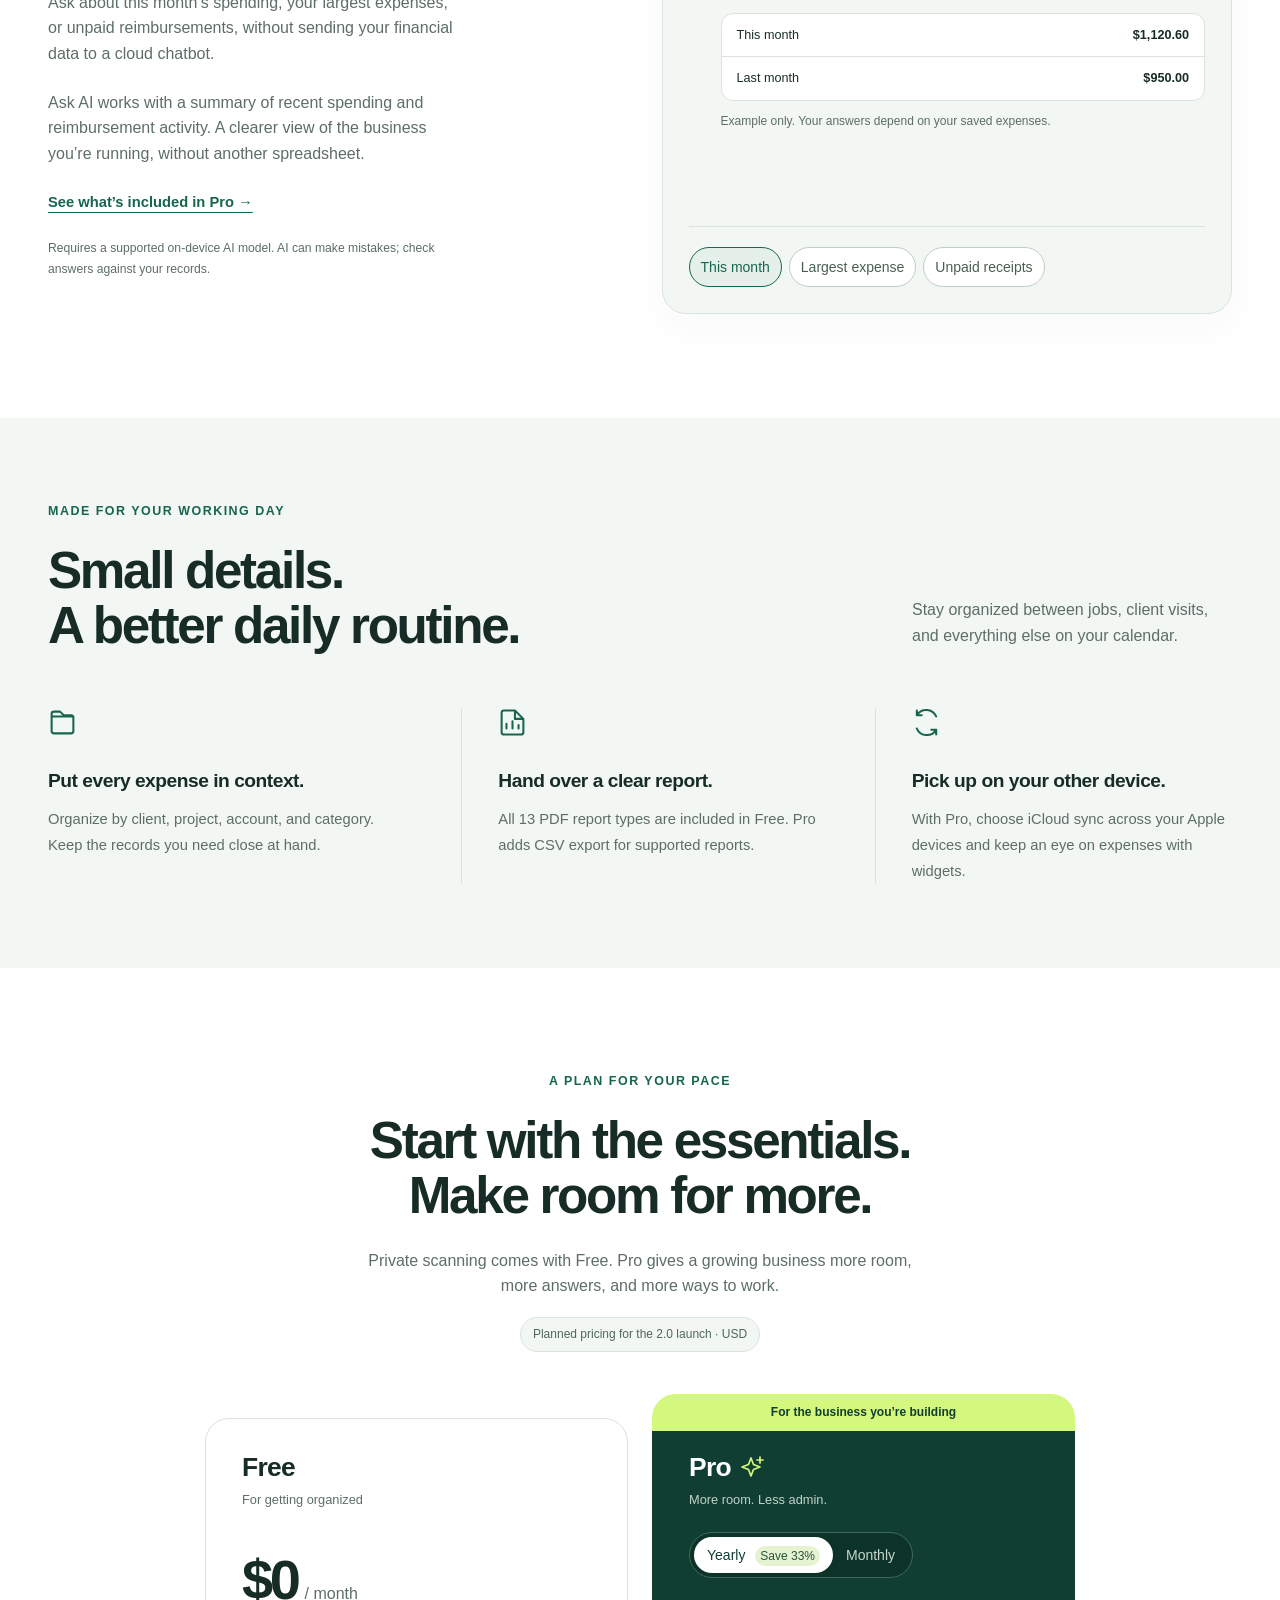
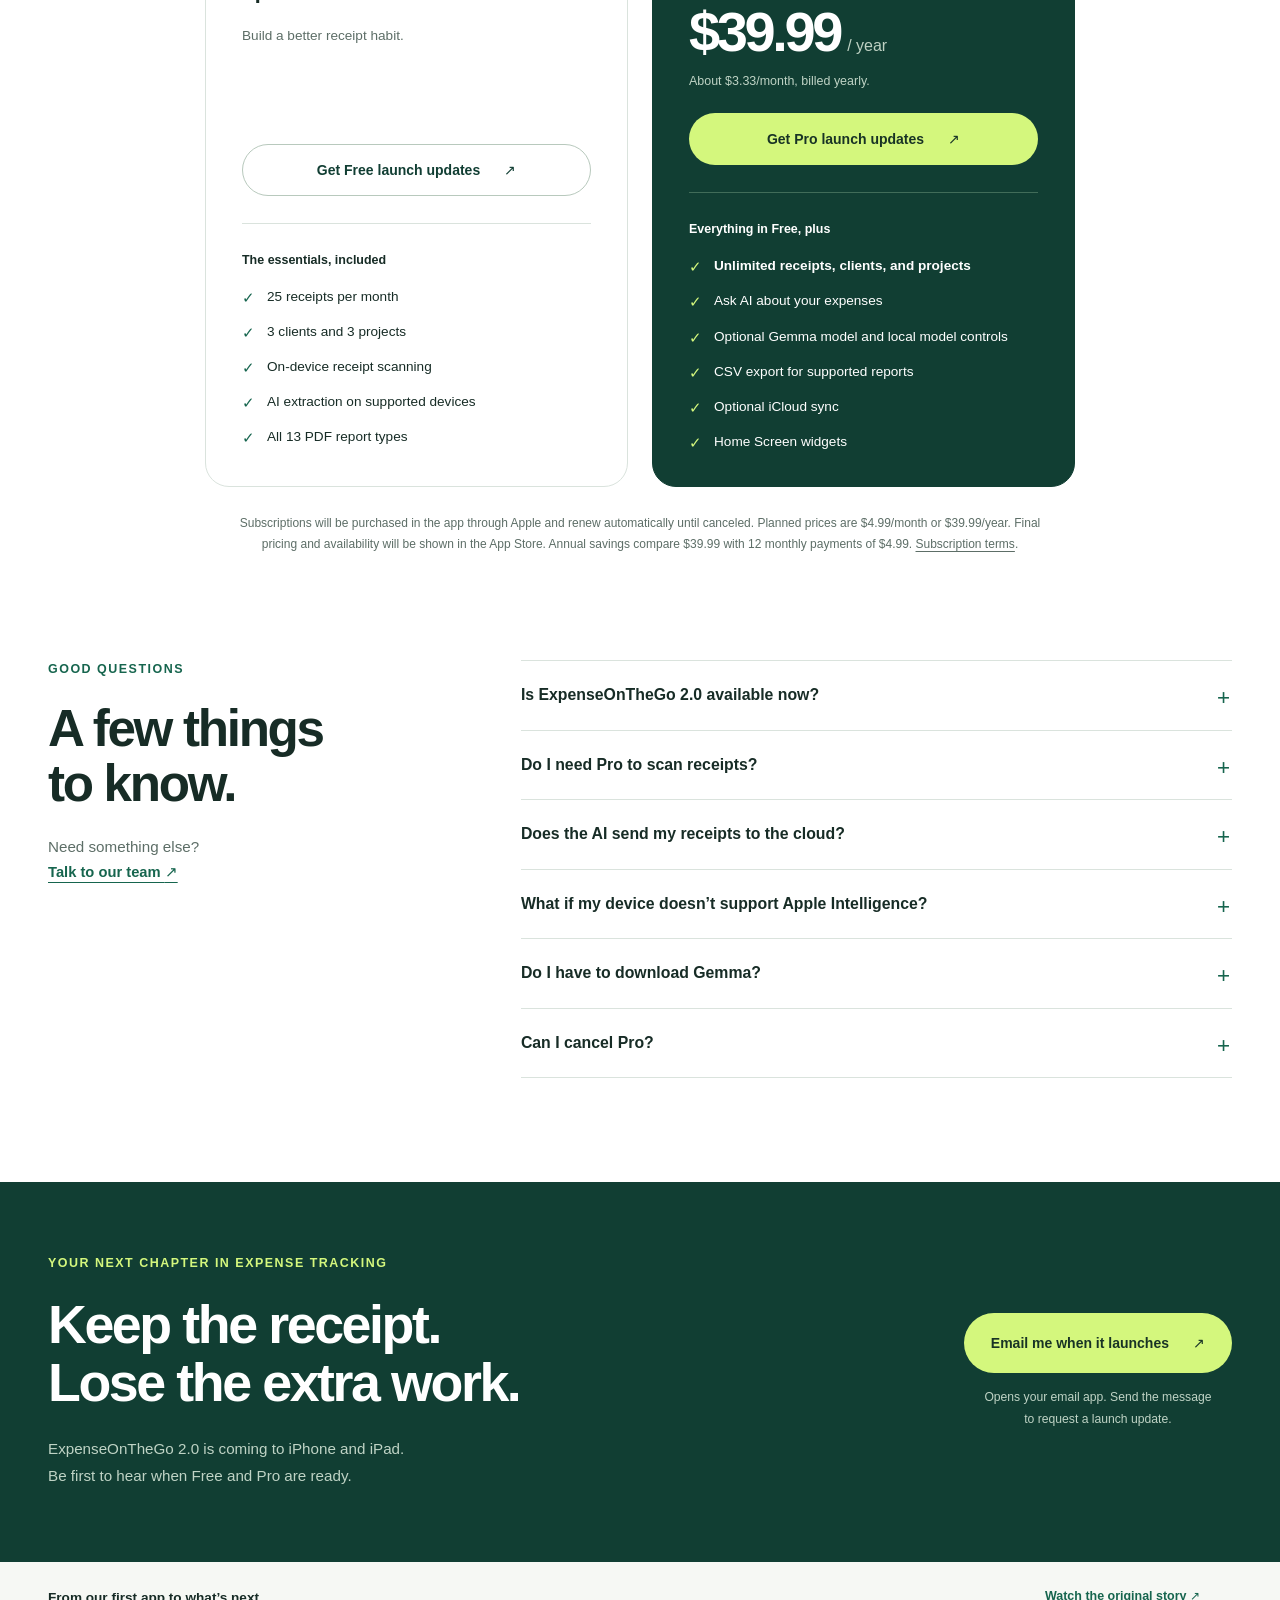
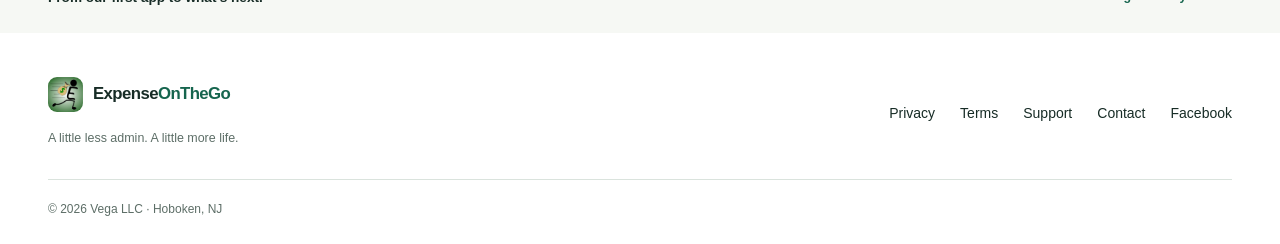
==== commit bbec48f8: "Redesign ExpenseOnTheGo website around private AI and Pro value" ====
--- a/index.html
+++ b/index.html
@@ -1,308 +1,139 @@
 <!doctype html>
 <html lang="en">
-  <head>
-    <meta charset="utf-8">
-    <meta name="viewport" content="width=device-width, initial-scale=1">
-    <title>ExpenseOnTheGo | Business expenses without the second job</title>
-    <meta name="description" content="ExpenseOnTheGo helps solo professionals and micro-businesses scan receipts, recover reimbursable spend, and close the month with less friction.">
-    <link rel="canonical" href="https://expenseonthego.com/">
-    <meta property="og:site_name" content="ExpenseOnTheGo">
-    <meta property="og:title" content="ExpenseOnTheGo">
-    <meta property="og:description" content="Business expenses without the second job.">
-    <meta property="og:type" content="website">
-    <meta property="og:url" content="https://expenseonthego.com/">
-    <meta property="og:image" content="https://expenseonthego.com/assets/app/og-card.png">
-    <meta property="og:image:width" content="1200">
-    <meta property="og:image:height" content="630">
-    <meta property="og:image:alt" content="ExpenseOnTheGo app icon on a green background">
-    <meta name="twitter:card" content="summary_large_image">
-    <meta name="twitter:title" content="ExpenseOnTheGo">
-    <meta name="twitter:description" content="Business expenses without the second job.">
-    <meta name="twitter:image" content="https://expenseonthego.com/assets/app/og-card.png">
-    <meta name="theme-color" content="#14834f">
-    <link rel="icon" href="/favicon.ico" sizes="any">
-    <link rel="icon" href="assets/app/favicon-32.png" sizes="32x32">
-    <link rel="apple-touch-icon" href="assets/app/apple-touch-icon.png">
-    <link rel="manifest" href="site.webmanifest">
-    <link rel="stylesheet" href="assets/css/site.css">
-  </head>
-  <body>
-    <a class="skip-link" href="#main">Skip to content</a>
+<head>
+  <meta charset="utf-8">
+  <meta name="viewport" content="width=device-width, initial-scale=1">
+  <title>ExpenseOnTheGo | Your receipts. Under control.</title>
+  <meta name="description" content="Meet ExpenseOnTheGo 2.0. Scan receipts with on-device AI, track reimbursements, and understand your spending. Explore Free and Pro for iPhone and iPad.">
+  <link rel="canonical" href="https://expenseonthego.com/">
+  <meta property="og:site_name" content="ExpenseOnTheGo">
+  <meta property="og:title" content="ExpenseOnTheGo | Your receipts. Under control.">
+  <meta property="og:description" content="Less expense admin. More time for your business. Private, on-device AI for iPhone and iPad.">
+  <meta property="og:type" content="website">
+  <meta property="og:url" content="https://expenseonthego.com/">
+  <meta property="og:image" content="https://expenseonthego.com/assets/app/og-card.png">
+  <meta property="og:image:width" content="1200">
+  <meta property="og:image:height" content="630">
+  <meta property="og:image:alt" content="ExpenseOnTheGo app icon on a green background">
+  <meta name="twitter:card" content="summary_large_image">
+  <meta name="twitter:title" content="ExpenseOnTheGo | Your receipts. Under control.">
+  <meta name="twitter:description" content="Less expense admin. More time for your business. Private, on-device AI for iPhone and iPad.">
+  <meta name="twitter:image" content="https://expenseonthego.com/assets/app/og-card.png">
+  <meta name="theme-color" content="#113e33">
+  <link rel="icon" href="/favicon.ico" sizes="any">
+  <link rel="icon" href="assets/app/favicon-32.png" sizes="32x32">
+  <link rel="apple-touch-icon" href="assets/app/apple-touch-icon.png">
+  <link rel="manifest" href="site.webmanifest">
+  <link rel="stylesheet" href="assets/css/site.css">
+  <script src="assets/js/site.js" defer></script>
+</head>
+<body>
+  <a class="skip-link" href="#main">Skip to content</a>
+  <header class="site-header" data-site-header>
+    <div class="header-inner">
+      <a class="brand" href="/" aria-label="ExpenseOnTheGo home"><img src="assets/app/icon-192.png" alt="" width="42" height="42"><span>Expense<span class="brand-accent">OnTheGo</span></span></a>
+      <button class="nav-toggle" type="button" aria-expanded="false" aria-controls="site-nav" data-nav-toggle><span></span><span></span><span class="visually-hidden">Menu</span></button>
+      <nav class="site-nav" id="site-nav" aria-label="Main navigation" data-site-nav>
+        <a href="#workflow">How it works</a><a href="#ai">Private AI</a><a href="#pricing">Free &amp; Pro</a><a class="nav-cta" href="#launch">Get launch updates <span aria-hidden="true">↗</span></a>
+      </nav>
+    </div>
+  </header>
+  <main id="main">
+    <section class="hero" aria-labelledby="hero-title">
+      <div class="hero-inner section-inner">
+        <div class="hero-content">
+          <p class="eyebrow"><span class="status-dot" aria-hidden="true"></span> Meet version 2.0 <span class="eyebrow-divider">/</span> Coming soon</p>
+          <h1 id="hero-title">Your receipts.<br><span>Under control.</span></h1>
+          <p class="hero-copy">Scan the receipt. Understand the spending. Get back to your business.</p>
+          <p class="hero-detail">Your expense admin, together in one app. With AI that works right on your iPhone or iPad, keeping your financial life private.</p>
+          <div class="hero-actions"><a class="button primary" href="#launch">Be first to know <span aria-hidden="true">↗</span></a><a class="button text-button" href="#pricing">Explore Free &amp; Pro <span aria-hidden="true">→</span></a></div>
+          <p class="hero-note">For independent professionals and small businesses.</p>
+          <div class="hero-proof"><span><svg aria-hidden="true"><use href="#i-shield"/></svg> On-device AI</span><span><svg aria-hidden="true"><use href="#i-check"/></svg> No app account</span><span><svg aria-hidden="true"><use href="#i-phone"/></svg> iPhone &amp; iPad</span></div>
+        </div>
+        <figure class="hero-visual" aria-label="ExpenseOnTheGo 2.0 app preview">
+          <div class="visual-label"><span class="status-dot" aria-hidden="true"></span> A little less admin. Every day.</div>
+          <img class="hero-screen back-screen" src="assets/screenshots/receipts.png" alt="Receipts organized by vendor, date, and amount in ExpenseOnTheGo" width="1320" height="2868" decoding="async">
+          <img class="hero-screen front-screen" src="assets/screenshots/dashboard.png" alt="ExpenseOnTheGo dashboard with next actions for receipt review, reimbursements, and month-end close" width="1320" height="2868" fetchpriority="high">
+          <figcaption>Actual app screens · Example data</figcaption>
+        </figure>
+      </div>
+    </section>
+    <div class="value-strip"><div class="section-inner"><p>Built for the business<br><strong>you run yourself.</strong></p><span>Capture in the moment</span><span>Know what you’re owed</span><span>Finish the month ready</span></div></div>
 
-    <header class="site-header" data-site-header>
-      <a class="brand" href="/" aria-label="ExpenseOnTheGo home">
-        <img src="assets/current-site/logo.png" alt="ExpenseOnTheGo">
-      </a>
-      <button class="nav-toggle" type="button" aria-expanded="false" aria-controls="site-nav" data-nav-toggle>
-        <span></span>
-        <span></span>
-        <span></span>
-        <span class="visually-hidden">Menu</span>
-      </button>
-      <nav class="site-nav" id="site-nav" data-site-nav>
-        <a href="#workflow">Workflow</a>
-        <a href="#features">Features</a>
-        <a href="#video">Video</a>
-        <a href="#privacy">Private AI</a>
-        <a href="#pricing">Pricing</a>
-        <a href="/privacy">Privacy</a>
-        <a href="/terms">Terms</a>
-        <a href="#contact">Contact</a>
-      </nav>
-    </header>
-
-    <main id="main">
-      <section class="hero" aria-labelledby="hero-title">
-        <div class="hero-backdrop" aria-hidden="true"></div>
-        <div class="hero-inner">
-          <p class="eyebrow">ExpenseOnTheGo · Vega LLC · iPhone and iPad</p>
-          <h1 id="hero-title">Business expenses without the second job</h1>
-          <p class="hero-subtitle">Scan receipts, recover reimbursable spend, and close the month with less friction.</p>
-          <p class="hero-copy">ExpenseOnTheGo is a private mobile workflow for solo professionals and micro-businesses. Capture once. Review with on-device AI. Recover reimbursements. Close the month.</p>
-          <div class="hero-actions" aria-label="Primary actions">
-            <a class="button primary" href="mailto:info@expenseonthego.com?subject=ExpenseOnTheGo%20launch%20updates">Get launch updates</a>
-            <a class="button secondary" href="#workflow">See the workflow</a>
+    <section class="section workflow-section" id="workflow" aria-labelledby="workflow-title">
+      <div class="section-inner">
+        <div class="section-heading"><div><p class="section-kicker">From receipt to ready</p><h2 id="workflow-title">Less chasing paper.<br>More moving forward.</h2></div><p>From your first coffee receipt to your month-end report, give every expense a place and a next step.</p></div>
+        <div class="workflow-grid">
+          <div class="workflow-steps" role="tablist" aria-label="Explore the expense workflow" aria-orientation="vertical">
+            <button type="button" class="workflow-step is-active" id="step-capture" role="tab" aria-selected="true" aria-controls="workflow-preview" data-step="capture"><span class="step-number">01</span><span><strong>Capture it while it’s fresh.</strong><span>Scan a receipt, import a photo or PDF, or share it into the app. On-device scanning reads the details for you.</span></span><span class="step-arrow" aria-hidden="true">↗</span></button>
+            <button type="button" class="workflow-step" id="step-review" role="tab" aria-selected="false" aria-controls="workflow-preview" tabindex="-1" data-step="review"><span class="step-number">02</span><span><strong>Know what needs your attention.</strong><span>Review missing details and possible duplicates. Approve your expenses before they enter your reports.</span></span><span class="step-arrow" aria-hidden="true">↗</span></button>
+            <button type="button" class="workflow-step" id="step-recover" role="tab" aria-selected="false" aria-controls="workflow-preview" tabindex="-1" data-step="recover"><span class="step-number">03</span><span><strong>Keep track of what you’re owed.</strong><span>Assign expenses to clients and projects. Follow reimbursements from submission through payment.</span></span><span class="step-arrow" aria-hidden="true">↗</span></button>
+            <button type="button" class="workflow-step" id="step-report" role="tab" aria-selected="false" aria-controls="workflow-preview" tabindex="-1" data-step="report"><span class="step-number">04</span><span><strong>Give month-end a head start.</strong><span>Turn reviewed expenses into PDF reports. Add Pro for CSV exports on supported reports.</span></span><span class="step-arrow" aria-hidden="true">↗</span></button>
+          </div>
+          <div class="workflow-preview" id="workflow-preview" role="tabpanel" aria-labelledby="step-capture" tabindex="0">
+            <div class="preview-heading"><span data-preview-title>Your receipts, all together.</span><span class="small-pill">2.0 preview</span></div>
+            <div class="preview-screen-wrap"><img src="assets/screenshots/receipts.png" alt="ExpenseOnTheGo receipts list with vendor, date, and amount" width="1320" height="2868" loading="lazy" decoding="async" data-workflow-image></div>
+            <p class="preview-caption" data-preview-caption>Find a receipt by vendor, client, project, or amount.</p>
           </div>
         </div>
-      </section>
+      </div>
+    </section>
 
-      <section class="stats-strip" aria-label="ExpenseOnTheGo highlights">
-        <div class="section-inner">
-          <dl class="hero-stats">
-            <div>
-              <dt>13</dt>
-              <dd>PDF report types</dd>
-            </div>
-            <div>
-              <dt>Local</dt>
-              <dd>AI receipt review by default</dd>
-            </div>
-            <div>
-              <dt>5</dt>
-              <dd>reimbursement states</dd>
-            </div>
-          </dl>
+    <section class="section ai-section" id="ai" aria-labelledby="ai-title">
+      <div class="section-inner">
+        <div class="ai-intro"><div><p class="section-kicker">Real AI. Right on your device.</p><h2 id="ai-title">Smart with your expenses.<br><span>Careful with your privacy.</span></h2></div><p>Less typing. Clearer answers. Your receipts and questions stay out of cloud AI services.</p></div>
+        <div class="engine-grid">
+          <article class="engine-card"><div class="engine-top"><svg aria-hidden="true"><use href="#i-scan"/></svg><span class="plan-tag">Included in Free</span></div><h3>Read the receipt.</h3><p>Apple Vision reads the text from your receipt image, right on your device.</p><span class="engine-name">01 / Apple Vision</span></article>
+          <article class="engine-card"><div class="engine-top"><svg aria-hidden="true"><use href="#i-spark"/></svg><span class="plan-tag">Extraction included in Free</span></div><h3>Skip the retyping.</h3><p>Apple Intelligence pulls out vendor, amount, tax, and date on supported devices. Review the details, then save.</p><span class="engine-name">02 / Apple Foundation Models</span></article>
+          <article class="engine-card"><div class="engine-top"><svg aria-hidden="true"><use href="#i-chip"/></svg><span class="plan-tag pro-tag">Optional with Pro</span></div><h3>Add a local AI model.</h3><p>Download Gemma 3 4B to read receipt images directly on a compatible device. About 2.5 GB, then inference runs locally.</p><span class="engine-name">03 / Gemma 3 4B via MLX</span></article>
         </div>
-      </section>
+        <p class="ai-footnote">Apple Intelligence availability depends on your device, language, and settings. Without it, receipt scanning uses an on-device rules-based parser. Category “smart fix” suggestions use keywords.</p>
+        <div class="privacy-inline" id="privacy"><svg aria-hidden="true"><use href="#i-shield"/></svg><div><strong>Your data. Your choice.</strong><p>Vega never receives your receipts or AI questions. Optional Pro iCloud sync uses your private Apple iCloud database. Downloading Gemma connects to Hugging Face to fetch model files, not to send your receipts.</p></div><a href="/privacy.html">Read our privacy policy <span aria-hidden="true">↗</span></a></div>
+      </div>
+    </section>
 
-      <section class="legacy-band" aria-label="Original ExpenseOnTheGo story">
-        <div class="section-inner">
-          <p class="section-kicker">Same logo. Updated product.</p>
-          <h2>From receipt organizer to full expense operating loop.</h2>
-          <p>The original 2012 app introduced a simple promise: scan receipts and manage expenses on the go. The rebuilt app keeps that premise and expands it into capture, review, reimbursement recovery, reporting, and month-end close.</p>
-        </div>
-      </section>
+    <section class="section ask-section" id="features" aria-labelledby="ask-title">
+      <div class="section-inner ask-grid">
+        <div class="ask-copy"><p class="section-kicker">Meet Ask AI <span class="pro-badge">Pro</span></p><h2 id="ask-title">Your spending.<br>In plain English.</h2><p>Ask about this month’s spending, your largest expenses, or unpaid reimbursements, without sending your financial data to a cloud chatbot.</p><p>Ask AI works with a summary of recent spending and reimbursement activity. A clearer view of the business you’re running, without another spreadsheet.</p><a class="text-link" href="#pricing">See what’s included in Pro <span aria-hidden="true">→</span></a><p class="small-note">Requires a supported on-device AI model. AI can make mistakes; check answers against your records.</p></div>
+        <div class="ask-demo"><div class="demo-header"><span><svg aria-hidden="true"><use href="#i-spark"/></svg> Ask AI</span><span class="local-status"><span class="status-dot" aria-hidden="true"></span> On-device in the app</span></div><p class="demo-label">Try an example · Sample expenses, scripted answers</p><div class="demo-conversation" aria-live="polite" aria-atomic="true"><div class="user-bubble" data-demo-question>How much did I spend this month?</div><div class="assistant-answer"><svg aria-hidden="true"><use href="#i-spark"/></svg><div><p data-demo-answer>Your spending this month totals <strong>$1,120.60</strong>, across 3 example receipts.</p><div class="demo-records" data-demo-records><div><span>This month</span><strong>$1,120.60</strong></div><div><span>Last month</span><strong>$950.00</strong></div></div><p class="answer-note">Example only. Your answers depend on your saved expenses.</p></div></div></div><div class="prompt-options" aria-label="Choose an example question"><button type="button" class="is-active" aria-pressed="true" data-prompt="monthly">This month</button><button type="button" aria-pressed="false" data-prompt="largest">Largest expense</button><button type="button" aria-pressed="false" data-prompt="unpaid">Unpaid receipts</button></div></div>
+      </div>
+    </section>
 
-      <section class="section video-section" id="video" aria-labelledby="video-title">
-        <div class="section-inner video-grid">
-          <div>
-            <p class="section-kicker">Original video</p>
-            <h2 id="video-title">The first ExpenseOnTheGo demo, preserved.</h2>
-            <p>The original product video remains part of the story, now served directly from the rebuilt site with its original poster frame.</p>
-          </div>
-          <div class="video-frame">
-            <video controls playsinline preload="none" poster="assets/current-site/video-poster.jpg" aria-label="Original ExpenseOnTheGo product video">
-              <source src="assets/current-site/expenseonthego-original-video.mp4" type="video/mp4">
-              <a href="assets/current-site/expenseonthego-original-video.mp4">Download the ExpenseOnTheGo video</a>
-            </video>
-          </div>
-        </div>
-      </section>
+    <section class="section everyday-section" aria-labelledby="everyday-title"><div class="section-inner"><div class="section-heading"><div><p class="section-kicker">Made for your working day</p><h2 id="everyday-title">Small details.<br>A better daily routine.</h2></div><p>Stay organized between jobs, client visits, and everything else on your calendar.</p></div><div class="benefit-grid"><article><svg aria-hidden="true"><use href="#i-folder"/></svg><h3>Put every expense in context.</h3><p>Organize by client, project, account, and category. Keep the records you need close at hand.</p></article><article><svg aria-hidden="true"><use href="#i-report"/></svg><h3>Hand over a clear report.</h3><p>All 13 PDF report types are included in Free. Pro adds CSV export for supported reports.</p></article><article><svg aria-hidden="true"><use href="#i-sync"/></svg><h3>Pick up on your other device.</h3><p>With Pro, choose iCloud sync across your Apple devices and keep an eye on expenses with widgets.</p></article></div></div></section>
 
-      <section class="section" id="workflow" aria-labelledby="workflow-title">
-        <div class="section-inner">
-          <p class="section-kicker">How it works</p>
-          <h2 id="workflow-title">One guided flow from receipt to close.</h2>
-          <div class="steps">
-            <article>
-              <span class="step-number">1</span>
-              <h3>Capture</h3>
-              <p>Scan a receipt, enter an expense manually, import from Photos or Files, or route a shared receipt into the Import Inbox.</p>
-            </article>
-            <article>
-              <span class="step-number">2</span>
-              <h3>Review</h3>
-              <p>On-device AI extracts vendor, date, amount, category, and confidence signals. Missing fields and duplicates are surfaced before approval.</p>
-            </article>
-            <article>
-              <span class="step-number">3</span>
-              <h3>Recover</h3>
-              <p>Assign expenses to clients and projects, track reimbursable status, prepare billing packets, and follow up until paid.</p>
-            </article>
-            <article>
-              <span class="step-number">4</span>
-              <h3>Close</h3>
-              <p>Generate reports, review month-end readiness, export a close bundle, and lock completed periods against accidental edits.</p>
-            </article>
-          </div>
-        </div>
-      </section>
+    <section class="section pricing-section" id="pricing" aria-labelledby="pricing-title">
+      <div class="section-inner"><div class="pricing-heading"><p class="section-kicker">A plan for your pace</p><h2 id="pricing-title">Start with the essentials.<br>Make room for more.</h2><p>Private scanning comes with Free. Pro gives a growing business more room, more answers, and more ways to work.</p><span class="launch-label">Planned pricing for the 2.0 launch · USD</span></div>
+      <div class="pricing-grid">
+        <article class="pricing-card"><div class="plan-heading"><h3>Free</h3><span>For getting organized</span></div><p class="price">$0<span>/ month</span></p><p class="plan-description">Build a better receipt habit.</p><a class="button secondary" href="#launch">Get Free launch updates <span aria-hidden="true">↗</span></a><div class="plan-divider"></div><p class="list-heading">The essentials, included</p><ul class="plan-features"><li>25 receipts per month</li><li>3 clients and 3 projects</li><li>On-device receipt scanning</li><li>AI extraction on supported devices</li><li>All 13 PDF report types</li></ul></article>
+        <article class="pricing-card featured"><div class="pro-ribbon">For the business you’re building</div><div class="plan-heading"><h3>Pro <svg aria-hidden="true"><use href="#i-spark"/></svg></h3><span>More room. Less admin.</span></div><div class="billing-toggle" role="group" aria-label="Compare planned Pro billing"><button type="button" data-billing="annual" class="is-active" aria-pressed="true">Yearly <span>Save 33%</span></button><button type="button" data-billing="monthly" aria-pressed="false">Monthly</button></div><div class="price-live" aria-live="polite" aria-atomic="true"><p class="price"><span class="price-value" data-price> $39.99</span><span data-price-period>/ year</span></p><p class="billing-note" data-billing-note>About $3.33/month, billed yearly.</p></div><a class="button lime" href="#launch" data-pro-cta>Get Pro launch updates <span aria-hidden="true">↗</span></a><div class="plan-divider"></div><p class="list-heading">Everything in Free, plus</p><ul class="plan-features"><li><strong>Unlimited receipts, clients, and projects</strong></li><li>Ask AI about your expenses</li><li>Optional Gemma model and local model controls</li><li>CSV export for supported reports</li><li>Optional iCloud sync</li><li>Home Screen widgets</li></ul></article>
+      </div><p class="pricing-disclosure">Subscriptions will be purchased in the app through Apple and renew automatically until canceled. Planned prices are $4.99/month or $39.99/year. Final pricing and availability will be shown in the App Store. Annual savings compare $39.99 with 12 monthly payments of $4.99. <a href="/terms.html">Subscription terms</a>.</p></div>
+    </section>
 
-      <section class="section muted" id="features" aria-labelledby="features-title">
-        <div class="section-inner">
-          <p class="section-kicker">Capabilities</p>
-          <h2 id="features-title">Built for real expense work, not just receipt storage.</h2>
-          <div class="feature-grid">
-            <article class="feature-card">
-              <img src="assets/current-site/feature-4014758.png" alt="" aria-hidden="true" width="128" height="128" loading="lazy" decoding="async">
-              <h3>Receipt scanning and import</h3>
-              <p>Capture receipts from camera scans, shared files, PDFs, shortcuts, and manual entry. New items land where they can be reviewed instead of forgotten.</p>
-            </article>
-            <article class="feature-card">
-              <img src="assets/current-site/feature-2660194.png" alt="" aria-hidden="true" width="128" height="128" loading="lazy" decoding="async">
-              <h3>Review Inbox</h3>
-              <p>Approve clean receipts quickly, fix incomplete scans, resolve duplicate warnings, and keep uncertain items out of reports until reviewed.</p>
-            </article>
-            <article class="feature-card">
-              <img src="assets/current-site/feature-7334414.png" alt="" aria-hidden="true" width="128" height="128" loading="lazy" decoding="async">
-              <h3>Clients, projects, and accounts</h3>
-              <p>Organize spending by account, category, client, and project so tax records, client billing, and business views stay aligned.</p>
-            </article>
-            <article class="feature-card">
-              <img src="assets/current-site/feature-6022676.png" alt="" aria-hidden="true" width="128" height="128" loading="lazy" decoding="async">
-              <h3>Reimbursement recovery</h3>
-              <p>Track reimbursables from unsubmitted to submitted, approved, paid, or denied. Export packets and draft follow-ups without rebuilding the trail by hand.</p>
-            </article>
-            <article class="feature-card">
-              <img src="assets/current-site/feature-6079263.png" alt="" aria-hidden="true" width="128" height="128" loading="lazy" decoding="async">
-              <h3>Reports and close bundle</h3>
-              <p>Create PDF reports, supported CSV exports, and a month-end close bundle for tax prep, bookkeeping handoff, or client review.</p>
-            </article>
-            <article class="feature-card">
-              <img src="assets/current-site/feature-5658322.png" alt="" aria-hidden="true" width="128" height="128" loading="lazy" decoding="async">
-              <h3>Reminders, Pro widgets, and audit history</h3>
-              <p>Use workflow reminders, Pro widget snapshots, local product analytics, undo affordances, and audit history to keep the operating loop trustworthy.</p>
-            </article>
-          </div>
-        </div>
-      </section>
+    <section class="section faq-section" id="faq" aria-labelledby="faq-title"><div class="section-inner faq-grid"><div><p class="section-kicker">Good questions</p><h2 id="faq-title">A few things<br>to know.</h2><p>Need something else?<br><a class="text-link" href="/support.html">Talk to our team <span aria-hidden="true">↗</span></a></p></div><div class="faq-list">
+      <details><summary>Is ExpenseOnTheGo 2.0 available now?</summary><div><p>Version 2.0 is coming soon. The capabilities and plans on this page describe the rebuilt app. <a href="#launch">Request a launch update</a> to hear when it’s available.</p></div></details>
+      <details><summary>Do I need Pro to scan receipts?</summary><div><p>No. Free includes on-device receipt scanning, up to 25 receipts per month, 3 clients, 3 projects, and all 13 PDF report types. Apple Intelligence extraction is included on supported devices. Ask AI chat and the optional Gemma model are Pro features.</p></div></details>
+      <details><summary>Does the AI send my receipts to the cloud?</summary><div><p>No. Receipt scanning and AI inference run on your device. Your receipt images, extracted text, and Ask AI questions are not sent to a cloud AI service. If you enable Pro iCloud sync, app data syncs through Apple to your private iCloud database. Exports are shared only when you choose to share them.</p></div></details>
+      <details><summary>What if my device doesn’t support Apple Intelligence?</summary><div><p>The 2.0 app requires iOS 26 or iPadOS 26. Apple Vision still reads receipt text, and an on-device rules-based parser handles extraction when Apple Intelligence is unavailable. Pro alone does not make a device compatible with Apple Intelligence or a local AI model.</p></div></details>
+      <details><summary>Do I have to download Gemma?</summary><div><p>No. Gemma 3 4B is an optional Pro download of about 2.5 GB for compatible devices. Downloading it connects to Hugging Face, which receives normal request information such as your IP address. Your receipts and AI questions are not part of the download. Afterward, the model runs locally.</p></div></details>
+      <details><summary>Can I cancel Pro?</summary><div><p>Yes. Subscriptions will be managed through your Apple account. You can cancel renewal in Apple’s subscription settings. There is no separate website checkout. Read the <a href="/terms.html">subscription terms</a> for details.</p></div></details>
+    </div></div></section>
 
-      <section class="section split-section" id="privacy" aria-labelledby="privacy-title">
-        <div class="section-inner split-grid">
-          <div>
-            <p class="section-kicker">Private AI</p>
-            <h2 id="privacy-title">AI assistance stays on-device by design.</h2>
-            <p>ExpenseOnTheGo is designed around on-device receipt extraction and review assistance. Pro users can also use local model controls, including the default Gemma path or a compatible Hugging Face repository through the app's local model manager.</p>
-            <p>Receipt images, expense records, and financial details stay on the device by default. When Pro iCloud sync is enabled, data syncs through Apple's CloudKit infrastructure.</p>
-            <a class="text-link" href="/privacy">Read the privacy policy</a>
-          </div>
-          <div class="privacy-panel" aria-label="Private AI safeguards">
-            <div>
-              <strong>On-device scanning</strong>
-              <span>Vendor, date, amount, and category suggestions are processed locally.</span>
-            </div>
-            <div>
-              <strong>Local model option</strong>
-              <span>Pro users can manage compatible local AI models from inside the app.</span>
-            </div>
-            <div>
-              <strong>Secure storage</strong>
-              <span>Sensitive identifiers are handled through the Keychain where supported.</span>
-            </div>
-          </div>
-        </div>
-      </section>
+    <section class="launch-section" id="launch" aria-labelledby="launch-title"><div class="section-inner launch-inner"><div><p class="section-kicker">Your next chapter in expense tracking</p><h2 id="launch-title">Keep the receipt.<br>Lose the extra work.</h2><p>ExpenseOnTheGo 2.0 is coming to iPhone and iPad.<br>Be first to hear when Free and Pro are ready.</p></div><div class="launch-action"><a class="button lime large-button" href="mailto:info@expenseonthego.com?subject=ExpenseOnTheGo%202.0%20launch%20update&amp;body=Hi%20ExpenseOnTheGo%20team%2C%0A%0APlease%20email%20me%20when%20ExpenseOnTheGo%202.0%20is%20available.%0A%0AThank%20you!">Email me when it launches <span aria-hidden="true">↗</span></a><p>Opens your email app. Send the message<br>to request a launch update.</p></div></div></section>
 
-      <section class="section" id="pricing" aria-labelledby="pricing-title">
-        <div class="section-inner">
-          <p class="section-kicker">Planned Free and Pro</p>
-          <h2 id="pricing-title">Start small when the rebuilt app is available.</h2>
-          <div class="pricing-grid">
-            <article class="pricing-card">
-              <h3>Free</h3>
-              <p class="price">$0 <span>planned free tier</span></p>
-              <ul>
-                <li>25 receipts per month</li>
-                <li>3 clients and 3 projects</li>
-                <li>On-device receipt scanning</li>
-                <li>All 13 PDF report types</li>
-              </ul>
-            </article>
-            <article class="pricing-card featured">
-              <span class="plan-label">Planned Pro tier</span>
-              <h3>Pro</h3>
-              <p class="price">$4.99/mo <span>or $39.99/yr, planned</span></p>
-              <ul>
-                <li>Unlimited receipts, clients, and projects</li>
-                <li>CSV export for supported reports</li>
-                <li>AI chat and local model controls</li>
-                <li>iCloud sync, Home Screen widgets, and CloudKit</li>
-              </ul>
-            </article>
-          </div>
-        </div>
-      </section>
-
-      <section class="section muted" aria-labelledby="proof-title">
-        <div class="section-inner proof-grid">
-          <div>
-            <p class="section-kicker">Release readiness</p>
-            <h2 id="proof-title">Rebuilt for the modern iOS app.</h2>
-            <p>The current app materials center on SwiftUI, SwiftData, StoreKit 2, CloudKit sync, and on-device AI features for iPhone and iPad.</p>
-          </div>
-          <dl class="release-list">
-            <div>
-              <dt>Version</dt>
-              <dd>2.0 rebuild materials</dd>
-            </div>
-            <div>
-              <dt>Platform</dt>
-              <dd>iPhone and iPad</dd>
-            </div>
-            <div>
-              <dt>Data model</dt>
-              <dd>SwiftData with optional CloudKit sync</dd>
-            </div>
-            <div>
-              <dt>AI</dt>
-              <dd>Apple Foundation Models plus local model controls</dd>
-            </div>
-          </dl>
-        </div>
-      </section>
-
-      <section class="section contact-section" id="contact" aria-labelledby="contact-title">
-        <div class="section-inner contact-grid">
-          <div>
-            <p class="section-kicker">Support</p>
-            <h2 id="contact-title">Need help with ExpenseOnTheGo?</h2>
-            <p>Questions, feedback, and support requests can go directly to the ExpenseOnTheGo team.</p>
-            <a class="button primary" href="mailto:info@expenseonthego.com">Email support</a>
-          </div>
-          <p class="support-note">Support email: <a class="text-link" href="mailto:info@expenseonthego.com">info@expenseonthego.com</a></p>
-        </div>
-      </section>
-    </main>
-
-    <footer class="site-footer">
-      <div class="footer-inner">
-        <img src="assets/current-site/logo.png" alt="ExpenseOnTheGo" width="400" height="99" loading="lazy" decoding="async">
-        <nav aria-label="Footer">
-          <a href="/privacy">Privacy</a>
-          <a href="/terms">Terms</a>
-          <a href="/support">Support</a>
-          <a href="https://www.facebook.com/ExpenseOnTheGo">Facebook</a>
-        </nav>
-        <p>Built by Vega LLC in Hoboken, NJ. <span data-current-year>2026</span></p>
-      </div>
-    </footer>
-
-    <script type="application/ld+json">
-      {
-        "@context": "https://schema.org",
-        "@type": "SoftwareApplication",
-        "name": "ExpenseOnTheGo",
-        "applicationCategory": "FinanceApplication",
-        "url": "https://expenseonthego.com/",
-        "image": "https://expenseonthego.com/assets/current-site/hero-family.png",
-        "operatingSystem": "iOS, iPadOS",
-        "publisher": {
-          "@type": "Organization",
-          "name": "Vega LLC"
-        },
-        "description": "ExpenseOnTheGo helps solo professionals and micro-businesses scan receipts, recover reimbursable spend, and close the month with less friction."
-      }
-    </script>
-    <script src="assets/js/site.js"></script>
-  </body>
+    <section class="story-section" id="video" aria-label="The ExpenseOnTheGo story"><div class="section-inner"><details class="story-details"><summary><span>From our first app to what’s next.</span><span>Watch the original story <span aria-hidden="true">↗</span></span></summary><div class="story-content"><p>ExpenseOnTheGo began with a simple idea: keep your receipts together wherever work takes you. Version 2.0 builds on that idea with private AI and a complete expense workflow. This video shows the original app, not version 2.0.</p><video controls playsinline preload="none" poster="assets/current-site/video-poster.jpg" aria-label="Original ExpenseOnTheGo app demo, before version 2.0"><source src="assets/current-site/expenseonthego-original-video.mp4" type="video/mp4"><a href="assets/current-site/expenseonthego-original-video.mp4">Download the original product video</a></video></div></details></div></section>
+  </main>
+  <footer class="site-footer" id="contact"><div class="section-inner footer-inner"><div><a class="brand" href="/" aria-label="ExpenseOnTheGo home"><img src="assets/app/icon-192.png" alt="" width="38" height="38"><span>Expense<span class="brand-accent">OnTheGo</span></span></a><p>A little less admin. A little more life.</p></div><nav aria-label="Footer"><a href="/privacy.html">Privacy</a><a href="/terms.html">Terms</a><a href="/support.html">Support</a><a href="mailto:info@expenseonthego.com">Contact</a><a href="https://www.facebook.com/ExpenseOnTheGo">Facebook</a></nav><p class="copyright">© <span data-current-year>2026</span> Vega LLC · Hoboken, NJ</p></div></footer>
+  <svg class="icon-library" xmlns="http://www.w3.org/2000/svg" aria-hidden="true"><defs>
+    <symbol id="i-check" viewBox="0 0 24 24"><path d="m5 12 4 4L19 6"/></symbol>
+    <symbol id="i-shield" viewBox="0 0 24 24"><path d="m12 3 8 3v6c0 4-5 8-8 9-3-1-8-5-8-9V6z"/><path d="m8 12 3 3 5-6"/></symbol>
+    <symbol id="i-phone" viewBox="0 0 24 24"><rect x="6" y="2" width="12" height="20" rx="3"/><path d="M10 5h4m-3 14h2"/></symbol>
+    <symbol id="i-scan" viewBox="0 0 24 24"><path d="M3 8V4a1 1 0 0 1 1-1h4m8 0h4a1 1 0 0 1 1 1v4m0 8v4a1 1 0 0 1-1 1h-4m-8 0H4a1 1 0 0 1-1-1v-4M3 12h18m-13-5h8m-8 10h5"/></symbol>
+    <symbol id="i-spark" viewBox="0 0 24 24"><path d="m10 3 2.5 6.5L19 12l-6.5 2.5L10 21l-2.5-6.5L1 12l6.5-2.5zM19 2v6m-3-3h6"/></symbol>
+    <symbol id="i-chip" viewBox="0 0 24 24"><rect x="5" y="5" width="14" height="14" rx="3"/><rect x="9" y="9" width="6" height="6" rx="1"/><path d="M9 2v3m6-3v3M9 19v3m6-3v3M2 9h3m-3 6h3m14-6h3m-3 6h3"/></symbol>
+    <symbol id="i-folder" viewBox="0 0 24 24"><path d="M3 7V5a2 2 0 0 1 2-2h5l3 3h6a2 2 0 0 1 2 2v11a2 2 0 0 1-2 2H5a2 2 0 0 1-2-2V7h18"/></symbol>
+    <symbol id="i-report" viewBox="0 0 24 24"><path d="M14 2H5a2 2 0 0 0-2 2v16a2 2 0 0 0 2 2h14a2 2 0 0 0 2-2V9zM14 2v7h7M7 17v-4m5 4v-6m5 6v-3"/></symbol>
+    <symbol id="i-sync" viewBox="0 0 24 24"><path d="M20 7A9 9 0 0 0 4 6m0-4v4h4M4 17a9 9 0 0 0 16 1m0 4v-4h-4"/></symbol>
+  </defs></svg>
+  <script type="application/ld+json">{"@context":"https://schema.org","@type":"SoftwareApplication","name":"ExpenseOnTheGo","applicationCategory":"FinanceApplication","url":"https://expenseonthego.com/","operatingSystem":"iOS 26, iPadOS 26","publisher":{"@type":"Organization","name":"Vega LLC"},"description":"ExpenseOnTheGo 2.0 is an upcoming expense app with on-device receipt scanning, reimbursement tracking, PDF reports, and optional Pro features."}</script>
+</body>
 </html>
--- a/assets/css/site.css
+++ b/assets/css/site.css
@@ -1,772 +1,2381 @@
 :root {
-  --green: #14834f;
-  --green-dark: #0f5f3d;
-  --ink: #14211a;
-  --muted: #5a6c61;
-  --line: #dce8e0;
-  --paper: #ffffff;
-  --wash: #f4faf6;
-  --blue: #1f6fb2;
-  --coral: #b74d3b;
-  --gold: #a97816;
-  --shadow: 0 18px 55px rgba(15, 44, 28, 0.14);
-  font-family: ui-sans-serif, system-ui, -apple-system, BlinkMacSystemFont, "Segoe UI", sans-serif;
+  --ink:#172c26;
+  --muted:#5d6e67;
+  --green:#16654e;
+  --dark:#113e33;
+  --lime:#d4f77d;
+  --paper:#fff;
+  --wash:#f3f7f4;
+  --mint:#e4f0e9;
+  --line:#dae3dd;
+  --radius:24px;
+  font-family:ui-sans-serif,-apple-system,BlinkMacSystemFont,"Segoe UI",sans-serif;
+  color-scheme:light;
+  font-synthesis:none;
 }
 
 * {
-  box-sizing: border-box;
+  box-sizing:border-box;
 }
 
 html {
-  scroll-behavior: smooth;
+  scroll-behavior:smooth;
+  scroll-padding-top:100px;
 }
 
 body {
-  margin: 0;
-  color: var(--ink);
-  background: var(--paper);
-  line-height: 1.6;
-  overflow-x: hidden;
+  margin:0;
+  background:var(--paper);
+  color:var(--ink);
+  line-height:1.6;
+  -webkit-font-smoothing:antialiased;
+}
+
+button,a,input {
+  -webkit-tap-highlight-color:transparent;
+}
+
+button {
+  font:inherit;
+}
+
+button,a {
+  touch-action:manipulation;
+}
+
+a {
+  color:inherit;
 }
 
 img {
-  max-width: 100%;
-  display: block;
-}
-
-a {
-  color: inherit;
-}
-
-.skip-link,
-.visually-hidden {
-  position: absolute;
-  width: 1px;
-  height: 1px;
-  padding: 0;
-  margin: -1px;
-  overflow: hidden;
-  clip: rect(0, 0, 0, 0);
-  white-space: nowrap;
-  border: 0;
+  display:block;
+  max-width:100%;
+  height:auto;
+}
+
+svg {
+  width:24px;
+  height:24px;
+  fill:none;
+  stroke:currentColor;
+  stroke-width:1.7;
+  stroke-linecap:round;
+  stroke-linejoin:round;
+  flex:none;
+}
+
+.icon-library {
+  position:absolute;
+  width:0;
+  height:0;
+  overflow:hidden;
+}
+
+h1,h2,h3,p,figure {
+  margin:0;
+}
+
+h1,h2,h3 {
+  line-height:1.08;
+  letter-spacing:-.045em;
+}
+
+h1 {
+  font-size:clamp(3.5rem,6.3vw,6rem);
+  font-weight:650;
+}
+
+h2 {
+  font-size:clamp(2.35rem,4vw,3.7rem);
+  font-weight:620;
+}
+
+h3 {
+  font-size:1.4rem;
+  letter-spacing:-.025em;
+  font-weight:650;
+}
+
+p {
+  overflow-wrap:break-word;
+}
+
+button {
+  cursor:pointer;
+}
+
+button:focus-visible,a:focus-visible,summary:focus-visible,[tabindex="0"]:focus-visible {
+  outline:3px solid #278c71;
+  outline-offset:5px;
+}
+
+.section-inner {
+  width:calc(100% - 96px);
+  max-width:1200px;
+  margin-inline:auto;
+}
+
+.section {
+  padding:104px 0;
+}
+
+.section-kicker,.eyebrow {
+  font-size:.78rem;
+  line-height:1.5;
+  font-weight:750;
+  letter-spacing:.12em;
+  text-transform:uppercase;
+  color:var(--green);
+  margin-bottom:22px;
+}
+
+.skip-link,.visually-hidden {
+  position:absolute;
+  width:1px;
+  height:1px;
+  padding:0;
+  margin:-1px;
+  overflow:hidden;
+  clip:rect(0,0,0,0);
+  white-space:nowrap;
+  border:0;
 }
 
 .skip-link:focus {
-  width: auto;
-  height: auto;
-  clip: auto;
-  margin: 1rem;
-  padding: 0.65rem 1rem;
-  background: var(--ink);
-  color: white;
-  z-index: 30;
+  width:auto;
+  height:auto;
+  clip:auto;
+  margin:12px;
+  padding:12px 20px;
+  z-index:100;
+  background:var(--dark);
+  color:#fff;
 }
 
 .site-header {
-  position: sticky;
-  top: 0;
-  z-index: 20;
-  display: flex;
-  align-items: center;
-  justify-content: space-between;
-  gap: 1rem;
-  min-height: 76px;
-  padding: 0.75rem clamp(1rem, 4vw, 4rem);
-  background: rgba(255, 255, 255, 0.92);
-  border-bottom: 1px solid rgba(220, 232, 224, 0.86);
-  backdrop-filter: blur(18px);
+  position:sticky;
+  top:0;
+  z-index:30;
+  background:rgba(255,255,255,.96);
+  backdrop-filter:blur(16px);
+  border-bottom:1px solid #e6ece8;
+}
+
+.header-inner {
+  width:calc(100% - 96px);
+  max-width:1320px;
+  margin:auto;
+  min-height:88px;
+  display:flex;
+  align-items:center;
+  justify-content:space-between;
+  gap:24px;
 }
 
 .brand {
-  min-width: 0;
-}
-
-.brand img {
-  width: min(230px, 54vw);
-  height: auto;
+  display:inline-flex;
+  gap:10px;
+  align-items:center;
+  text-decoration:none;
+  font-weight:750;
+  letter-spacing:-.035em;
+  font-size:1.15rem;
+  white-space:nowrap;
+}
+
+.brand>img {
+  width:42px;
+  height:42px;
+  border-radius:11px;
+}
+
+.brand-accent {
+  color:var(--green);
 }
 
 .site-nav {
-  display: flex;
-  align-items: center;
-  gap: 1.35rem;
-  color: var(--muted);
-  font-size: 0.95rem;
-  font-weight: 700;
+  display:flex;
+  gap:30px;
+  align-items:center;
+  font-size:.875rem;
+  font-weight:550;
 }
 
 .site-nav a {
-  text-decoration: none;
-}
-
-.site-nav a:hover,
-.site-nav a:focus-visible {
-  color: var(--green-dark);
+  text-decoration:none;
+}
+
+.site-nav a:hover {
+  color:var(--green);
+}
+
+.site-nav .nav-cta {
+  padding:11px 17px;
+  border:1px solid var(--line);
+  border-radius:100px;
+  color:var(--ink);
+}
+
+.nav-cta span {
+  margin-left:13px;
 }
 
 .nav-toggle {
-  display: none;
-  width: 44px;
-  height: 44px;
-  margin-left: auto;
-  border: 1px solid var(--line);
-  border-radius: 8px;
-  background: white;
-  align-items: center;
-  justify-content: center;
-  flex-direction: column;
-  gap: 5px;
-}
-
-.nav-toggle span:not(.visually-hidden) {
-  width: 20px;
-  height: 2px;
-  background: var(--ink);
-  border-radius: 999px;
+  display:none;
 }
 
 .hero {
-  position: relative;
-  min-height: clamp(480px, 62vh, 610px);
-  display: flex;
-  align-items: center;
-  overflow: hidden;
-  background: linear-gradient(135deg, #f4faf6 0%, #ffffff 48%, #eef6fb 100%);
-}
-
-.hero::after {
-  content: "";
-  position: absolute;
-  inset: auto 0 0;
-  height: 9rem;
-  background: linear-gradient(180deg, rgba(255, 255, 255, 0), white 100%);
-  pointer-events: none;
-}
-
-.hero-backdrop {
-  position: absolute;
-  inset: 0;
-  background: linear-gradient(135deg, rgba(20, 131, 79, 0.06), rgba(31, 111, 178, 0.03) 42%, rgba(183, 77, 59, 0.03));
-}
-
-.hero-inner,
-.section-inner {
-  width: 100%;
-  max-width: 1120px;
-  margin: 0 auto;
-  padding-right: 1rem;
-  padding-left: 1rem;
+  background:#fcfdfb;
+  overflow:hidden;
 }
 
 .hero-inner {
-  position: relative;
-  z-index: 2;
-  padding: 6rem 1rem 4rem;
-}
-
-.eyebrow,
-.section-kicker {
-  color: var(--green-dark);
-  font-size: 0.82rem;
-  font-weight: 800;
-  text-transform: uppercase;
-  letter-spacing: 0;
-}
-
-h1,
-h2,
-h3,
-p {
-  margin-top: 0;
-  overflow-wrap: break-word;
-}
-
-h1 {
-  margin-bottom: 0.2rem;
-  font-size: 4.85rem;
-  line-height: 0.92;
-  letter-spacing: 0;
-}
-
-h2 {
-  font-size: 3rem;
-  line-height: 1.04;
-  letter-spacing: 0;
-  margin-bottom: 1rem;
-  overflow-wrap: normal;
-}
-
-h3 {
-  font-size: 1.16rem;
-  line-height: 1.25;
-  margin-bottom: 0.55rem;
-}
-
-.hero-subtitle {
-  margin-bottom: 1rem;
-  color: var(--green-dark);
-  font-size: 1.9rem;
-  font-weight: 800;
+  display:grid;
+  grid-template-columns:1.03fr 1fr;
+  gap:48px;
+  align-items:center;
+  padding-top:70px;
+  padding-bottom:70px;
+}
+
+.eyebrow {
+  display:flex;
+  align-items:center;
+  gap:9px;
+  font-size:.75rem;
+  letter-spacing:.08em;
+}
+
+.status-dot {
+  width:6px;
+  height:6px;
+  border-radius:50%;
+  background:#278164;
+  display:inline-block;
+  flex:none;
+}
+
+.eyebrow-divider {
+  color:#a2b0a8;
+  margin:0 2px;
+}
+
+.hero h1 span {
+  color:var(--green);
 }
 
 .hero-copy {
-  width: min(660px, 100%);
-  margin-bottom: 1.5rem;
-  color: #314139;
-  font-size: 1.15rem;
-}
-
-.hero-actions,
-.contact-section .button {
-  display: flex;
-  flex-wrap: wrap;
-  gap: 0.8rem;
+  font-size:1.4rem;
+  line-height:1.45;
+  letter-spacing:-.02em;
+  max-width:430px;
+  margin-top:26px;
+  font-weight:520;
+}
+
+.hero-detail {
+  color:var(--muted);
+  font-size:1rem;
+  max-width:440px;
+  margin-top:16px;
+  line-height:1.75;
+}
+
+.hero-actions {
+  display:flex;
+  align-items:center;
+  gap:17px;
+  flex-wrap:wrap;
+  margin-top:30px;
 }
 
 .button {
-  display: inline-flex;
-  align-items: center;
-  justify-content: center;
-  min-height: 48px;
-  padding: 0.72rem 1.05rem;
-  border: 1px solid transparent;
-  border-radius: 8px;
-  font-weight: 800;
-  text-decoration: none;
-  transition: transform 160ms ease, box-shadow 160ms ease, background 160ms ease;
-}
-
-.button:hover,
-.button:focus-visible {
-  transform: translateY(-1px);
+  display:inline-flex;
+  justify-content:center;
+  align-items:center;
+  gap:24px;
+  text-decoration:none;
+  font-size:.875rem;
+  font-weight:650;
+  min-height:52px;
+  padding:13px 22px;
+  border-radius:100px;
+  border:1px solid transparent;
+  transition:background .2s,transform .2s;
+}
+
+.button:hover {
+  transform:translateY(-2px);
 }
 
 .button.primary {
-  color: white;
-  background: var(--green);
-  box-shadow: 0 12px 30px rgba(20, 131, 79, 0.25);
-}
-
-.app-store-badge {
-  display: inline-flex;
-  align-items: center;
-}
-
-.app-store-badge img {
-  height: 48px;
-  width: auto;
+  background:var(--dark);
+  color:white;
+}
+
+.button.primary:hover {
+  background:#1c5b48;
 }
 
 .button.secondary {
-  color: var(--green-dark);
-  background: white;
-  border-color: var(--line);
-}
-
-.hero-stats {
-  display: grid;
-  grid-template-columns: repeat(3, minmax(0, 1fr));
-  gap: 0.8rem;
-  width: min(760px, 100%);
-  margin: 0;
-}
-
-.stats-strip {
-  padding: 1.1rem 0 2rem;
-  background: linear-gradient(180deg, white 0%, var(--wash) 100%);
-}
-
-.hero-stats div,
-.release-list div,
-.privacy-panel div {
-  border: 1px solid var(--line);
-  border-radius: 8px;
-  background: rgba(255, 255, 255, 0.82);
-}
-
-.hero-stats div {
-  padding: 1rem;
-}
-
-.hero-stats dt {
-  color: var(--green-dark);
-  font-size: 2rem;
-  font-weight: 900;
-  line-height: 1;
-}
-
-.hero-stats dd {
-  margin: 0.35rem 0 0;
-  color: var(--muted);
-  font-size: 0.92rem;
-}
-
-.legacy-band {
-  padding: clamp(3rem, 8vw, 6rem) 0;
-}
-
-.legacy-grid,
-.split-grid,
-.proof-grid,
+  border-color:#b8c9bd;
+  color:var(--dark);
+  background:transparent;
+}
+
+.button.secondary:hover {
+  background:var(--mint);
+}
+
+.button.text-button {
+  padding:10px 0;
+  gap:12px;
+  color:var(--green);
+}
+
+.button.lime {
+  background:var(--lime);
+  color:#183325;
+}
+
+.button.lime:hover {
+  background:#e1ff9f;
+}
+
+.hero-note {
+  font-size:.78rem;
+  color:var(--muted);
+  margin-top:17px;
+}
+
+.hero-proof {
+  display:flex;
+  gap:19px;
+  flex-wrap:wrap;
+  margin-top:39px;
+  padding-top:22px;
+  border-top:1px solid var(--line);
+}
+
+.hero-proof span {
+  display:flex;
+  align-items:center;
+  gap:6px;
+  font-size:.75rem;
+  color:#50645b;
+  font-weight:550;
+}
+
+.hero-proof svg {
+  width:17px;
+  height:17px;
+}
+
+.hero-visual {
+  height:630px;
+  position:relative;
+  border-radius:32px;
+  background:var(--mint);
+  isolation:isolate;
+  overflow:hidden;
+}
+
+.visual-label {
+  position:absolute;
+  top:29px;
+  left:0;
+  right:0;
+  display:flex;
+  justify-content:center;
+  align-items:center;
+  gap:9px;
+  font-size:.75rem;
+  font-weight:550;
+  color:#4b6658;
+}
+
+.hero-screen {
+  position:absolute;
+  border:6px solid #fff;
+  border-radius:27px;
+  box-shadow:0 22px 38px #16352924;
+  width:242px;
+}
+
+.front-screen {
+  z-index:2;
+  left:36%;
+  top:77px;
+  transform:rotate(7deg);
+}
+
+.back-screen {
+  left:5%;
+  top:110px;
+  transform:rotate(-8deg);
+  width:227px;
+}
+
+.hero-visual figcaption {
+  position:absolute;
+  bottom:17px;
+  left:0;
+  right:0;
+  font-size:.75rem;
+  color:#587163;
+  text-align:center;
+}
+
+.value-strip {
+  border-top:1px solid var(--line);
+  border-bottom:1px solid var(--line);
+  background:white;
+}
+
+.value-strip .section-inner {
+  display:grid;
+  grid-template-columns:1.1fr 1fr 1fr 1fr;
+  align-items:center;
+  gap:30px;
+  padding-block:28px;
+}
+
+.value-strip p {
+  font-size:.85rem;
+  line-height:1.5;
+  color:var(--muted);
+}
+
+.value-strip strong {
+  color:var(--ink);
+  font-weight:620;
+}
+
+.value-strip>.section-inner>span {
+  font-size:.86rem;
+  font-weight:550;
+  border-left:1px solid var(--line);
+  padding-left:30px;
+}
+
+.section-heading {
+  display:flex;
+  justify-content:space-between;
+  align-items:flex-end;
+  gap:60px;
+  margin-bottom:54px;
+}
+
+.section-heading>p {
+  max-width:320px;
+  color:var(--muted);
+  font-size:1rem;
+  padding-bottom:5px;
+}
+
+.workflow-grid {
+  display:grid;
+  grid-template-columns:1.1fr 1fr;
+  gap:80px;
+  align-items:start;
+}
+
+.workflow-steps {
+  display:flex;
+  flex-direction:column;
+}
+
+.workflow-step {
+  text-align:left;
+  display:grid;
+  grid-template-columns:34px 1fr 20px;
+  gap:17px;
+  padding:25px 20px;
+  background:none;
+  border:0;
+  border-bottom:1px solid var(--line);
+  color:var(--muted);
+  border-radius:0;
+  transition:background .2s;
+}
+
+.workflow-step:hover {
+  background:var(--wash);
+}
+
+.workflow-step.is-active {
+  background:var(--wash);
+  border-radius:16px;
+  border-bottom-color:transparent;
+  color:var(--ink);
+}
+
+.step-number {
+  font-size:.8rem;
+  font-weight:700;
+  color:#74877c;
+  padding-top:3px;
+}
+
+.workflow-step.is-active .step-number {
+  color:var(--green);
+}
+
+.workflow-step strong {
+  display:block;
+  font-size:1.05rem;
+  font-weight:650;
+  letter-spacing:-.018em;
+  line-height:1.45;
+  margin-bottom:8px;
+}
+
+.workflow-step strong+span {
+  display:block;
+  font-size:.9rem;
+  line-height:1.65;
+  color:var(--muted);
+}
+
+.step-arrow {
+  align-self:start;
+  color:#84978a;
+}
+
+.workflow-step.is-active .step-arrow {
+  color:var(--green);
+}
+
+.workflow-preview {
+  padding:24px 32px 18px;
+  background:#edf3ee;
+  border-radius:var(--radius);
+  overflow:hidden;
+  position:relative;
+  height:590px;
+  display:flex;
+  align-items:center;
+  flex-direction:column;
+}
+
+.preview-heading {
+  display:flex;
+  gap:10px;
+  align-items:center;
+  justify-content:space-between;
+  width:100%;
+  font-size:.8rem;
+  font-weight:600;
+  flex-wrap:wrap;
+}
+
+.small-pill {
+  font-size:.75rem;
+  padding:3px 8px;
+  border:1px solid #c2d2c6;
+  border-radius:100px;
+  white-space:nowrap;
+  font-weight:500;
+}
+
+.preview-screen-wrap {
+  width:255px;
+  flex:none;
+  margin-top:27px;
+  height:440px;
+  overflow:hidden;
+  border:5px solid #fff;
+  border-bottom:0;
+  border-radius:25px 25px 0 0;
+  box-shadow:0 20px 45px #17442e1c;
+  position:relative;
+}
+
+.preview-screen-wrap img {
+  width:100%;
+}
+
+.preview-caption {
+  background:#edf3ee;
+  width:100%;
+  position:relative;
+  font-size:.8rem;
+  text-align:center;
+  color:#556b5c;
+  padding-top:19px;
+}
+
+.ai-section {
+  background:var(--dark);
+  color:#fff;
+}
+
+.ai-intro {
+  display:flex;
+  align-items:flex-end;
+  gap:60px;
+  justify-content:space-between;
+}
+
+.ai-intro .section-kicker {
+  color:var(--lime);
+}
+
+.ai-intro h2 {
+  font-size:clamp(2.2rem,3.6vw,3.25rem);
+}
+
+.ai-intro h2 span {
+  color:#b3cfc0;
+}
+
+.ai-intro>p {
+  color:#c0d1c7;
+  max-width:270px;
+  padding-bottom:5px;
+  font-size:1rem;
+}
+
+.engine-grid {
+  display:grid;
+  grid-template-columns:repeat(3,1fr);
+  gap:18px;
+  margin-top:46px;
+}
+
+.engine-card {
+  border:1px solid #46705f;
+  border-radius:20px;
+  padding:28px 26px;
+  background:#ffffff04;
+  display:flex;
+  flex-direction:column;
+}
+
+.engine-top {
+  display:flex;
+  align-items:center;
+  justify-content:space-between;
+  gap:12px;
+  margin-bottom:34px;
+  flex-wrap:wrap;
+}
+
+.engine-top>svg {
+  width:27px;
+  height:27px;
+  color:var(--lime);
+}
+
+.plan-tag {
+  font-size:.75rem;
+  font-weight:600;
+  padding:4px 9px;
+  border-radius:100px;
+  border:1px solid #5b7d6c;
+  color:#dbe9de;
+  line-height:1.5;
+}
+
+.plan-tag.pro-tag {
+  background:var(--lime);
+  color:#214331;
+  border-color:var(--lime);
+}
+
+.engine-card h3 {
+  font-size:1.4rem;
+  margin-bottom:14px;
+}
+
+.engine-card p {
+  color:#bfd0c6;
+  font-size:.93rem;
+  line-height:1.75;
+  margin-bottom:26px;
+}
+
+.engine-name {
+  display:block;
+  padding-top:17px;
+  border-top:1px solid #456c5a;
+  font-size:.75rem;
+  color:#bccfc1;
+  margin-top:auto;
+}
+
+.ai-footnote {
+  font-size:.78rem;
+  color:#b2c7b9;
+  margin-top:22px;
+  max-width:970px;
+  line-height:1.7;
+}
+
+.privacy-inline {
+  display:flex;
+  align-items:flex-start;
+  gap:18px;
+  margin-top:44px;
+  padding-top:32px;
+  border-top:1px solid #416c59;
+}
+
+.privacy-inline>svg {
+  color:var(--lime);
+  margin-top:4px;
+}
+
+.privacy-inline>div {
+  max-width:750px;
+}
+
+.privacy-inline strong {
+  font-size:1.05rem;
+}
+
+.privacy-inline p {
+  font-size:.87rem;
+  color:#c2d5c8;
+  line-height:1.7;
+  margin-top:6px;
+}
+
+.privacy-inline>a {
+  font-size:.8rem;
+  white-space:nowrap;
+  margin-left:auto;
+  align-self:center;
+  color:var(--lime);
+  text-underline-offset:5px;
+}
+
+.ask-grid {
+  display:grid;
+  grid-template-columns:1fr 1.1fr;
+  gap:95px;
+  align-items:center;
+}
+
+.pro-badge {
+  background:var(--dark);
+  color:var(--lime);
+  border-radius:5px;
+  font-size:.75rem;
+  padding:4px 7px;
+  margin-left:6px;
+  letter-spacing:.04em;
+  vertical-align:middle;
+}
+
+.ask-copy>p:not(.section-kicker) {
+  color:var(--muted);
+  margin-top:23px;
+  max-width:415px;
+  font-size:1rem;
+}
+
+.text-link {
+  text-underline-offset:5px;
+  color:var(--green);
+  font-weight:600;
+  font-size:.92rem;
+}
+
+.ask-copy>.text-link {
+  display:inline-block;
+  margin-top:25px;
+}
+
+.ask-copy>.small-note {
+  font-size:.76rem!important;
+  line-height:1.7;
+}
+
+.ask-demo {
+  border:1px solid var(--line);
+  border-radius:var(--radius);
+  background:var(--wash);
+  padding:26px;
+  box-shadow:0 14px 40px #16352908;
+}
+
+.demo-header {
+  display:flex;
+  align-items:center;
+  justify-content:space-between;
+  gap:12px;
+  font-size:.95rem;
+  font-weight:650;
+}
+
+.demo-header>span {
+  display:flex;
+  align-items:center;
+  gap:9px;
+}
+
+.demo-header svg {
+  width:20px;
+  color:var(--green);
+}
+
+.demo-header .local-status {
+  font-size:.75rem;
+  font-weight:500;
+  color:var(--muted);
+  gap:6px;
+}
+
+.demo-label {
+  font-size:.75rem;
+  color:var(--muted);
+  margin-top:16px;
+}
+
+.demo-conversation {
+  padding-top:29px;
+  min-height:335px;
+}
+
+.user-bubble {
+  background:var(--dark);
+  color:#fff;
+  border-radius:18px 18px 4px 18px;
+  padding:14px 18px;
+  font-size:.9rem;
+  max-width:86%;
+  width:fit-content;
+  margin-left:auto;
+  line-height:1.5;
+}
+
+.assistant-answer {
+  display:flex;
+  gap:12px;
+  margin-top:26px;
+  font-size:.92rem;
+}
+
+.assistant-answer>svg {
+  width:20px;
+  color:var(--green);
+  margin-top:3px;
+}
+
+.assistant-answer>div {
+  flex:1;
+  min-width:0;
+}
+
+.demo-records {
+  margin-top:18px;
+  border:1px solid var(--line);
+  border-radius:12px;
+  background:white;
+  overflow:hidden;
+}
+
+.demo-records>div {
+  display:flex;
+  justify-content:space-between;
+  gap:16px;
+  padding:11px 15px;
+  font-size:.79rem;
+}
+
+.demo-records>div+div {
+  border-top:1px solid var(--line);
+}
+
+.demo-records strong {
+  white-space:nowrap;
+  font-weight:600;
+  font-variant-numeric:tabular-nums;
+}
+
+.answer-note {
+  font-size:.75rem;
+  color:var(--muted);
+  margin-top:11px;
+}
+
+.prompt-options {
+  display:flex;
+  gap:7px;
+  flex-wrap:wrap;
+  margin-top:24px;
+  padding-top:20px;
+  border-top:1px solid var(--line);
+}
+
+.prompt-options button {
+  font-size:.75rem;
+  background:white;
+  border:1px solid #bdcec3;
+  border-radius:100px;
+  padding:8px 11px;
+  color:#496050;
+}
+
+.prompt-options button.is-active {
+  background:var(--mint);
+  border-color:var(--green);
+  color:var(--green);
+}
+
+.everyday-section {
+  background:var(--wash);
+  padding-top:84px;
+  padding-bottom:84px;
+}
+
+.benefit-grid {
+  display:grid;
+  grid-template-columns:repeat(3,1fr);
+  gap:56px;
+}
+
+.benefit-grid article+article {
+  border-left:1px solid var(--line);
+  padding-left:36px;
+}
+
+.benefit-grid svg {
+  color:var(--green);
+  width:29px;
+  height:29px;
+  margin-bottom:24px;
+}
+
+.benefit-grid h3 {
+  font-size:1.2rem;
+  line-height:1.35;
+  margin-bottom:13px;
+}
+
+.benefit-grid p {
+  font-size:.92rem;
+  color:var(--muted);
+  line-height:1.75;
+}
+
+.pricing-heading {
+  text-align:center;
+  max-width:720px;
+  margin:0 auto 42px;
+}
+
+.pricing-heading>p:not(.section-kicker) {
+  color:var(--muted);
+  max-width:550px;
+  margin:24px auto 18px;
+}
+
+.launch-label {
+  font-size:.75rem;
+  background:var(--wash);
+  border:1px solid var(--line);
+  padding:7px 12px;
+  border-radius:100px;
+  color:#4f685b;
+  display:inline-block;
+}
+
+.pricing-grid {
+  display:grid;
+  grid-template-columns:1fr 1fr;
+  gap:24px;
+  max-width:870px;
+  margin:0 auto;
+  padding-top:24px;
+}
+
+.pricing-card {
+  border:1px solid var(--line);
+  border-radius:var(--radius);
+  padding:34px 36px;
+  position:relative;
+  background:#fff;
+}
+
+.plan-heading h3 {
+  font-size:1.65rem;
+  display:flex;
+  align-items:center;
+  gap:10px;
+}
+
+.plan-heading>span {
+  font-size:.8rem;
+  color:var(--muted);
+  display:block;
+  margin-top:8px;
+}
+
+.price {
+  font-size:3.5rem;
+  line-height:1.2;
+  letter-spacing:-.06em;
+  font-weight:620;
+  margin-top:36px;
+}
+
+.price>span:not(.price-value) {
+  font-size:1rem;
+  font-weight:450;
+  letter-spacing:0;
+  color:var(--muted);
+  margin-left:7px;
+}
+
+.price .price-value {
+  font-size:inherit;
+  font-weight:inherit;
+  color:inherit;
+  letter-spacing:inherit;
+}
+
+.plan-description {
+  font-size:.85rem;
+  color:var(--muted);
+  margin:12px 0 27px;
+}
+
+.pricing-card>.button {
+  width:100%;
+  margin-top:20px;
+}
+
+.pricing-card:not(.featured)>.button {
+  margin-top:70px;
+}
+
+.plan-divider {
+  height:1px;
+  background:var(--line);
+  margin:27px 0;
+}
+
+.list-heading {
+  font-size:.78rem;
+  font-weight:650;
+  margin-bottom:15px;
+}
+
+.plan-features {
+  list-style:none;
+  margin:0;
+  padding:0;
+  display:grid;
+  gap:14px;
+}
+
+.plan-features li {
+  font-size:.85rem;
+  line-height:1.55;
+  padding-left:25px;
+  position:relative;
+}
+
+.plan-features li::before {
+  content:"✓";
+  position:absolute;
+  left:0;
+  color:var(--green);
+  font-size:.95rem;
+  font-weight:600;
+}
+
+.plan-features strong {
+  font-weight:650;
+}
+
+.featured {
+  background:var(--dark);
+  color:white;
+  border-color:var(--dark);
+}
+
+.featured .plan-heading>span {
+  color:#c2d3c8;
+}
+
+.featured .plan-heading svg {
+  color:var(--lime);
+}
+
+.pro-ribbon {
+  position:absolute;
+  top:-25px;
+  left:-1px;
+  right:-1px;
+  min-height:37px;
+  display:flex;
+  justify-content:center;
+  align-items:center;
+  font-size:.75rem;
+  font-weight:650;
+  background:var(--lime);
+  color:var(--dark);
+  border-radius:var(--radius) var(--radius) 0 0;
+  padding:6px 12px;
+}
+
+.featured {
+  border-top-left-radius:0;
+  border-top-right-radius:0;
+}
+
+.featured .price>span:not(.price-value) {
+  color:#bed1c3;
+}
+
+.featured .plan-divider {
+  background:#416c59;
+}
+
+.featured .plan-features li::before {
+  color:var(--lime);
+}
+
+.billing-toggle {
+  display:flex;
+  background:#0d3329;
+  border:1px solid #406a58;
+  border-radius:100px;
+  padding:4px;
+  margin-top:22px;
+  width:fit-content;
+  max-width:100%;
+}
+
+.billing-toggle button {
+  background:transparent;
+  border:0;
+  border-radius:100px;
+  color:#c8d8cd;
+  font-size:.75rem;
+  padding:7px 13px;
+  white-space:nowrap;
+}
+
+.billing-toggle button.is-active {
+  background:white;
+  color:var(--dark);
+}
+
+.billing-toggle button>span {
+  font-size:.75rem;
+  background:#e6f3d3;
+  color:#285537;
+  padding:3px 5px;
+  border-radius:100px;
+  margin-left:6px;
+}
+
+.featured .price {
+  margin-top:20px;
+}
+
+.billing-note {
+  font-size:.78rem;
+  color:#bfd3c5;
+  margin-top:6px;
+}
+
+.price-live {
+  min-height:95px;
+}
+
+.pricing-disclosure {
+  font-size:.75rem;
+  line-height:1.8;
+  color:var(--muted);
+  max-width:810px;
+  margin:26px auto 0;
+  text-align:center;
+}
+
+.pricing-disclosure a {
+  text-underline-offset:3px;
+}
+
+.faq-section {
+  padding-top:0;
+}
+
+.faq-grid {
+  display:grid;
+  grid-template-columns:.7fr 1.3fr;
+  gap:90px;
+}
+
+.faq-grid>div>p:not(.section-kicker) {
+  margin-top:24px;
+  color:var(--muted);
+  font-size:.95rem;
+}
+
+.faq-list {
+  border-top:1px solid var(--line);
+}
+
+details {
+  border-bottom:1px solid var(--line);
+}
+
+summary {
+  cursor:pointer;
+  list-style:none;
+  position:relative;
+  font-size:.99rem;
+  font-weight:550;
+  line-height:1.55;
+  padding:22px 30px 22px 0;
+}
+
+summary::-webkit-details-marker {
+  display:none;
+}
+
+summary::after {
+  content:"+";
+  position:absolute;
+  right:2px;
+  top:20px;
+  font-size:1.4rem;
+  font-weight:400;
+  color:var(--green);
+}
+
+details[open]>summary::after {
+  content:"−";
+}
+
+details>div {
+  padding-bottom:23px;
+  font-size:.9rem;
+  line-height:1.8;
+  color:var(--muted);
+}
+
+details a {
+  text-underline-offset:3px;
+}
+
+.launch-section {
+  background:var(--dark);
+  color:white;
+  padding:72px 0;
+}
+
+.launch-inner {
+  display:flex;
+  align-items:center;
+  justify-content:space-between;
+  gap:50px;
+}
+
+.launch-inner .section-kicker {
+  color:var(--lime);
+}
+
+.launch-inner h2 {
+  font-size:clamp(2.5rem,4.2vw,4rem);
+}
+
+.launch-inner p:not(.section-kicker) {
+  font-size:.95rem;
+  line-height:1.8;
+  color:#bfd3c5;
+  margin-top:24px;
+}
+
+.large-button {
+  font-size:.95rem;
+  padding:18px 26px;
+}
+
+.launch-action {
+  flex:none;
+  text-align:center;
+}
+
+.launch-action>p {
+  font-size:.76rem!important;
+  margin-top:14px!important;
+}
+
+.story-section {
+  background:#f6f8f4;
+}
+
+.story-details {
+  border:0;
+}
+
+.story-details>summary {
+  display:flex;
+  gap:30px;
+  justify-content:space-between;
+  font-size:.85rem;
+  padding:25px 32px 25px 0;
+}
+
+.story-details>summary>span+span {
+  font-size:.78rem;
+  color:var(--green);
+}
+
+.story-details>summary::after {
+  display:none;
+}
+
+.story-content {
+  display:grid;
+  grid-template-columns:1fr 1fr;
+  gap:60px;
+  align-items:center;
+  padding-top:20px;
+  padding-bottom:45px;
+}
+
+.story-content video {
+  width:100%;
+  border-radius:16px;
+}
+
+.site-footer {
+  padding:44px 0 24px;
+  background:white;
+}
+
+.footer-inner {
+  display:grid;
+  grid-template-columns:1fr 1fr;
+  gap:25px;
+}
+
+.footer-inner .brand {
+  font-size:1.05rem;
+}
+
+.footer-inner .brand>img {
+  width:35px;
+  height:35px;
+  border-radius:9px;
+}
+
+.footer-inner>div>p {
+  font-size:.78rem;
+  color:var(--muted);
+  margin-top:10px;
+}
+
+.footer-inner nav {
+  display:flex;
+  align-items:center;
+  justify-content:flex-end;
+  gap:25px;
+  flex-wrap:wrap;
+  font-size:.8rem;
+}
+
+.footer-inner nav a {
+  text-decoration:none;
+}
+
+.footer-inner nav a:hover {
+  text-decoration:underline;
+  text-underline-offset:4px;
+}
+
+.copyright {
+  font-size:.75rem;
+  color:var(--muted);
+  grid-column:1/-1;
+  border-top:1px solid var(--line);
+  padding-top:20px;
+  margin-top:5px;
+}
+
+.legal-copy {
+  max-width:820px;
+  padding:0;
+}
+
+.legal-copy h1 {
+  font-size:clamp(2.3rem,4vw,3.6rem);
+  margin-bottom:28px;
+}
+
+.legal-copy h2 {
+  font-size:1.4rem;
+  letter-spacing:-.025em;
+  margin-top:38px;
+  margin-bottom:14px;
+  line-height:1.3;
+}
+
+.legal-copy p {
+  font-size:1rem;
+  color:#465d50;
+  line-height:1.85;
+  margin-bottom:18px;
+}
+
+.legal-copy p strong {
+  color:var(--ink);
+}
+
+.legal-copy .text-link {
+  font-size:inherit;
+}
+
+.policy-page>.site-header,.support-page>.site-header {
+  padding:19px max(24px,calc((100vw - 1200px)/2));
+  display:flex;
+  justify-content:space-between;
+  align-items:center;
+  gap:25px;
+}
+
+.policy-page>.site-header .brand>img,.support-page>.site-header .brand>img {
+  width:220px;
+  height:auto;
+  border-radius:0;
+}
+
+.policy-page .footer-inner>img,.support-page .footer-inner>img {
+  max-width:220px;
+  align-self:center;
+}
+
+.policy-page .footer-inner>p,.support-page .footer-inner>p {
+  font-size:.78rem;
+  color:var(--muted);
+}
+
 .contact-grid {
-  display: grid;
-  grid-template-columns: minmax(0, 0.86fr) minmax(0, 1.14fr);
-  gap: clamp(1.5rem, 5vw, 4rem);
-  align-items: center;
-}
-
-.legacy-grid > *,
-.split-grid > *,
-.proof-grid > *,
-.contact-grid > *,
-.video-grid > *,
-.steps > *,
-.feature-grid > *,
-.pricing-grid > * {
-  min-width: 0;
-}
-
-.legacy-photo {
-  margin: 0;
-  width: min(100%, 460px);
-  max-width: 460px;
-}
-
-.legacy-photo img {
-  width: 100%;
-  height: auto;
-  border-radius: 8px;
-  box-shadow: var(--shadow);
-}
-
-.section {
-  padding: clamp(4rem, 9vw, 7rem) 0;
-}
-
-.muted {
-  background: var(--wash);
-}
-
-.video-section {
-  background: #f7fbff;
-}
-
-.video-grid {
-  display: grid;
-  grid-template-columns: minmax(0, 0.78fr) minmax(0, 1.22fr);
-  gap: clamp(1.5rem, 5vw, 4rem);
-  align-items: center;
-}
-
-.video-frame {
-  overflow: hidden;
-  border: 1px solid var(--line);
-  border-radius: 8px;
-  background: #0d1511;
-  box-shadow: var(--shadow);
-}
-
-.video-frame video {
-  display: block;
-  width: 100%;
-  aspect-ratio: 16 / 9;
-}
-
-.steps,
-.feature-grid,
-.pricing-grid {
-  display: grid;
-  gap: 1rem;
-  margin-top: 2rem;
-}
-
-.steps {
-  grid-template-columns: repeat(4, minmax(0, 1fr));
-}
-
-.steps article,
-.feature-card,
-.pricing-card {
-  border: 1px solid var(--line);
-  border-radius: 8px;
-  background: white;
-  box-shadow: 0 12px 36px rgba(20, 33, 26, 0.06);
-}
-
-.steps article {
-  padding: 1.1rem;
-}
-
-.step-number {
-  display: inline-grid;
-  place-items: center;
-  width: 34px;
-  height: 34px;
-  margin-bottom: 0.9rem;
-  border-radius: 50%;
-  color: white;
-  background: var(--green);
-  font-weight: 900;
-}
-
-.steps p,
-.feature-card p,
-.pricing-card li,
-.privacy-panel span,
-.release-list dd,
-.site-footer p {
-  color: #d7e0dc;
-}
-
-.legal-copy {
-  max-width: 850px;
-}
-
-.legal-copy h1 {
-  margin-bottom: 1rem;
-  font-size: 4rem;
-}
-
-.legal-copy h2 {
-  margin-top: 2rem;
-  font-size: 1.8rem;
-}
-
-.feature-grid {
-  grid-template-columns: repeat(3, minmax(0, 1fr));
-}
-
-.feature-card {
-  padding: 1.25rem;
-}
-
-.feature-card img {
-  width: 54px;
-  height: 54px;
-  object-fit: contain;
-  margin-bottom: 1rem;
-}
-
-.split-section {
-  background: linear-gradient(180deg, white 0%, #fbfdfc 100%);
-}
-
-.privacy-panel {
-  display: grid;
-  gap: 0.85rem;
-}
-
-.privacy-panel div {
-  padding: 1.1rem;
-}
-
-.privacy-panel strong,
-.privacy-panel span {
-  display: block;
-}
-
-.privacy-panel strong {
-  margin-bottom: 0.25rem;
-}
-
-.text-link {
-  color: var(--green-dark);
-  font-weight: 800;
-  text-decoration-thickness: 2px;
-  text-underline-offset: 4px;
-}
-
-.pricing-grid {
-  grid-template-columns: repeat(2, minmax(0, 1fr));
-}
-
-.pricing-card {
-  position: relative;
-  padding: 1.5rem;
-}
-
-.pricing-card.featured {
-  border-color: rgba(20, 131, 79, 0.35);
-  box-shadow: 0 18px 50px rgba(20, 131, 79, 0.16);
-}
-
-.plan-label {
-  display: inline-block;
-  margin-bottom: 0.8rem;
-  color: var(--coral);
-  font-size: 0.78rem;
-  font-weight: 900;
-  text-transform: uppercase;
-  letter-spacing: 0;
-}
-
-.price {
-  color: var(--green-dark);
-  font-size: 2rem;
-  font-weight: 900;
-}
-
-.price span {
-  display: block;
-  color: var(--muted);
-  font-size: 1rem;
-  font-weight: 700;
-}
-
-.pricing-card ul {
-  margin: 1rem 0 0;
-  padding-left: 1.1rem;
-}
-
-.pricing-card li + li {
-  margin-top: 0.55rem;
-}
-
-.proof-grid {
-  grid-template-columns: minmax(0, 1fr) minmax(320px, 0.82fr);
-}
-
-.release-list {
-  display: grid;
-  gap: 0.8rem;
-  margin: 0;
-}
-
-.release-list div {
-  padding: 1rem;
-}
-
-.release-list dt {
-  font-weight: 900;
-}
-
-.release-list dd {
-  margin: 0.25rem 0 0;
-}
-
-.contact-section {
-  background: #fffaf4;
-}
-
-.contact-grid {
-  grid-template-columns: 1fr;
+  display:grid;
+  grid-template-columns:1.3fr 1fr;
+  gap:80px;
+}
+
+.contact-grid h1 {
+  font-size:clamp(2.3rem,4vw,3.6rem);
+  margin-bottom:24px;
+}
+
+.contact-grid p {
+  margin-bottom:25px;
 }
 
 .support-note {
-  margin: 1rem 0 0;
-}
-
-.site-footer {
-  padding: 2.5rem 0;
-  background: var(--ink);
-  color: white;
-}
-
-.footer-inner {
-  width: 100%;
-  max-width: 1120px;
-  margin: 0 auto;
-  padding-right: 1rem;
-  padding-left: 1rem;
-  display: grid;
-  gap: 1.2rem;
-}
-
-.footer-inner img {
-  width: 210px;
-  filter: brightness(1.12);
-}
-
-.footer-inner nav {
-  display: flex;
-  flex-wrap: wrap;
-  gap: 1rem;
-}
-
-.footer-inner a {
-  color: white;
-  font-weight: 800;
-  text-decoration: none;
-}
-
-.footer-inner a:hover,
-.footer-inner a:focus-visible {
-  color: #baf2cf;
-}
-
-@media (max-width: 920px) {
-  .site-header {
-    min-height: 70px;
-  }
-
+  padding:28px;
+  background:var(--wash);
+  border:1px solid var(--line);
+  border-radius:20px;
+  font-size:.93rem;
+  color:var(--muted);
+}
+
+@media(min-width:1500px) {
+  .hero-inner {
+    gap:75px;
+  }
+  .hero-visual {
+    height:655px;
+  }
+  .front-screen {
+    left:37%;
+    width:255px;
+  }
+  .back-screen {
+    left:6%;
+    width:238px;
+  }
+}
+
+@media(max-width:1100px) {
+  .header-inner,.section-inner {
+    width:calc(100% - 56px);
+  }
+  .site-nav {
+    gap:20px;
+  }
+  .hero-inner {
+    gap:28px;
+  }
+  .hero-visual {
+    height:555px;
+  }
+  .hero-screen {
+    width:215px;
+  }
+  .front-screen {
+    left:32%;
+    top:75px;
+  }
+  .back-screen {
+    width:202px;
+    left:3%;
+    top:98px;
+  }
+  .hero h1 {
+    font-size:clamp(3.4rem,6vw,4.6rem);
+  }
+  .hero-proof {
+    gap:12px;
+  }
+  .workflow-grid {
+    gap:38px;
+  }
+  .ask-grid {
+    gap:45px;
+  }
+  .engine-card {
+    padding:24px 21px;
+  }
+  .engine-top {
+    gap:12px;
+    align-items:flex-start;
+    flex-direction:column;
+    margin-bottom:24px;
+  }
+  .ai-intro {
+    gap:30px;
+  }
+  .ai-intro>p {
+    max-width:220px;
+  }
+  .privacy-inline {
+    flex-wrap:wrap;
+  }
+  .privacy-inline>div {
+    flex:1;
+  }
+  .privacy-inline>a {
+    margin-left:42px;
+    flex-basis:100%;
+  }
+  .benefit-grid {
+    gap:28px;
+  }
+  .benefit-grid article+article {
+    padding-left:25px;
+  }
+  .faq-grid {
+    gap:55px;
+  }
+}
+
+@media(max-width:820px) {
+  .header-inner {
+    min-height:76px;
+  }
+  .site-nav {
+    gap:15px;
+    font-size:.8rem;
+  }
+  .site-nav .nav-cta {
+    padding:9px 13px;
+  }
+  .brand {
+    font-size:1rem;
+  }
+  .brand>img {
+    width:34px;
+    height:34px;
+  }
+  .hero-inner {
+    padding-top:48px;
+    padding-bottom:45px;
+    gap:24px;
+  }
+  .hero h1 {
+    font-size:3.25rem;
+  }
+  .hero-copy {
+    font-size:1.2rem;
+  }
+  .hero-detail {
+    font-size:.93rem;
+  }
+  .hero-visual {
+    height:510px;
+  }
+  .hero-screen {
+    width:202px;
+  }
+  .front-screen {
+    left:25%;
+    top:80px;
+  }
+  .back-screen {
+    width:180px;
+    left:-3%;
+    top:96px;
+  }
+  .visual-label {
+    font-size:.75rem;
+  }
+  .hero-actions {
+    gap:7px;
+    margin-top:25px;
+  }
+  .hero-proof {
+    margin-top:24px;
+    gap:11px;
+    font-size:.75rem;
+  }
+  .hero-proof span {
+    font-size:.75rem;
+  }
+  .hero-note {
+    font-size:.75rem;
+  }
+  .section {
+    padding-block:76px;
+  }
+  .value-strip .section-inner {
+    gap:16px;
+  }
+  .value-strip>.section-inner>span {
+    padding-left:16px;
+    font-size:.78rem;
+  }
+  .section-heading {
+    gap:30px;
+  }
+  .section-heading>p {
+    max-width:260px;
+    font-size:.93rem;
+  }
+  .workflow-grid {
+    gap:24px;
+    grid-template-columns:1fr .9fr;
+  }
+  .workflow-step {
+    grid-template-columns:24px 1fr;
+    gap:12px;
+    padding:20px 14px;
+  }
+  .step-arrow {
+    display:none;
+  }
+  .workflow-step strong {
+    font-size:.97rem;
+  }
+  .workflow-step strong+span {
+    font-size:.82rem;
+  }
+  .workflow-preview {
+    padding:20px 16px;
+    height:580px;
+  }
+  .preview-heading {
+    font-size:.75rem;
+  }
+  .small-pill {
+    font-size:.75rem;
+  }
+  .preview-screen-wrap {
+    width:230px;
+    margin-top:20px;
+  }
+  .engine-grid {
+    gap:12px;
+  }
+  .engine-card {
+    padding:22px 18px;
+  }
+  .engine-card h3 {
+    font-size:1.25rem;
+  }
+  .engine-card p {
+    font-size:.85rem;
+  }
+  .plan-tag {
+    font-size:.75rem;
+  }
+  .ai-intro {
+    display:block;
+  }
+  .ai-intro>p {
+    max-width:430px;
+    margin-top:24px;
+  }
+  .ask-grid {
+    gap:28px;
+  }
+  .ask-demo {
+    padding:20px;
+  }
+  .demo-header {
+    align-items:flex-start;
+    flex-direction:column;
+    gap:8px;
+  }
+  .demo-conversation {
+    min-height:375px;
+  }
+  .assistant-answer {
+    gap:8px;
+  }
+  .assistant-answer>svg {
+    width:16px;
+  }
+  .demo-records>div {
+    padding:10px;
+    font-size:.75rem;
+  }
+  .prompt-options button {
+    font-size:.75rem;
+    padding:7px 9px;
+  }
+  .pricing-card {
+    padding:30px 26px;
+  }
+  .faq-section {
+    padding-top:0;
+  }
+  .faq-grid {
+    gap:40px;
+  }
+  .launch-inner {
+    gap:35px;
+  }
+  .large-button {
+    font-size:.85rem;
+    padding:16px 20px;
+    gap:16px;
+  }
+  .footer-inner nav {
+    gap:15px;
+  }
+  .contact-grid {
+    gap:35px;
+  }
+}
+
+@media(max-width:680px) {
+  html {
+    scroll-padding-top:84px;
+  }
+  .header-inner,.section-inner {
+    width:calc(100% - 40px);
+  }
+  .header-inner {
+    min-height:72px;
+  }
+  .brand {
+    font-size:1.03rem;
+  }
+  .brand>img {
+    width:36px;
+    height:36px;
+  }
   .nav-toggle {
-    display: inline-flex;
-  }
-
-  .site-nav {
-    position: absolute;
-    top: calc(100% + 1px);
-    right: 1rem;
-    left: 1rem;
-    display: none;
-    flex-direction: column;
-    align-items: stretch;
-    gap: 0;
-    padding: 0.5rem;
-    border: 1px solid var(--line);
-    border-radius: 8px;
-    background: white;
-    box-shadow: var(--shadow);
-  }
-
+    display:flex;
+    flex-direction:column;
+    justify-content:center;
+    align-items:center;
+    gap:6px;
+    width:44px;
+    height:44px;
+    border:1px solid var(--line);
+    border-radius:50%;
+    background:white;
+    color:var(--ink);
+  }
+  .nav-toggle>span:not(.visually-hidden) {
+    width:17px;
+    height:1.5px;
+    background:currentColor;
+  }
+  .site-nav:not(.policy-nav) {
+    display:none;
+    position:absolute;
+    top:72px;
+    left:0;
+    right:0;
+    padding:20px;
+    background:white;
+    border-bottom:1px solid var(--line);
+    box-shadow:0 14px 20px #1730260a;
+    flex-direction:column;
+    align-items:stretch;
+    gap:4px;
+    font-size:.95rem;
+  }
   .site-nav.is-open {
-    display: flex;
-  }
-
+    display:flex;
+  }
+  .site-nav:not(.policy-nav)>a {
+    padding:12px 16px;
+  }
+  .site-nav .nav-cta {
+    text-align:center;
+    margin-top:10px;
+  }
+  .hero-inner {
+    grid-template-columns:1fr;
+    gap:34px;
+    padding-top:38px;
+    padding-bottom:30px;
+  }
+  .hero h1 {
+    font-size:clamp(3rem,11.5vw,4.6rem);
+    letter-spacing:-.055em;
+  }
+  .eyebrow {
+    font-size:.75rem;
+    margin-bottom:22px;
+  }
+  .hero-copy {
+    font-size:1.25rem;
+    max-width:360px;
+    margin-top:22px;
+  }
+  .hero-detail {
+    font-size:.97rem;
+    max-width:400px;
+  }
+  .hero-actions {
+    gap:18px;
+    margin-top:25px;
+  }
+  .button {
+    font-size:.8rem;
+    min-height:50px;
+    padding:12px 20px;
+    gap:17px;
+  }
+  .button.text-button {
+    gap:9px;
+    font-size:.8rem;
+  }
+  .hero-note {
+    font-size:.75rem;
+  }
+  .hero-proof {
+    margin-top:26px;
+    padding-top:18px;
+    gap:20px;
+  }
+  .hero-proof span {
+    font-size:.75rem;
+  }
+  .hero-visual {
+    height:520px;
+    max-width:450px;
+    width:100%;
+    justify-self:center;
+    border-radius:24px;
+  }
+  .hero-screen {
+    width:207px;
+  }
+  .front-screen {
+    left:38%;
+    top:77px;
+  }
+  .back-screen {
+    width:192px;
+    left:7%;
+    top:91px;
+  }
+  .visual-label {
+    font-size:.75rem;
+    top:22px;
+  }
+  .hero-visual figcaption {
+    bottom:12px;
+    font-size:.75rem;
+  }
+  .value-strip .section-inner {
+    grid-template-columns:1fr 1fr;
+    gap:0;
+    padding-block:12px;
+  }
+  .value-strip p {
+    font-size:.8rem;
+    padding:12px 0;
+  }
+  .value-strip>.section-inner>span {
+    font-size:.75rem;
+    padding:15px;
+    border-left:1px solid var(--line);
+  }
+  .value-strip>.section-inner>span:nth-child(3) {
+    border-left:0;
+    border-top:1px solid var(--line);
+    padding-left:0;
+  }
+  .value-strip>.section-inner>span:nth-child(4) {
+    border-top:1px solid var(--line);
+  }
+  .section {
+    padding-block:64px;
+  }
+  .section-kicker {
+    font-size:.75rem;
+    margin-bottom:17px;
+  }
+  h2 {
+    font-size:2.35rem;
+    line-height:1.12;
+  }
+  .section-heading {
+    display:block;
+    margin-bottom:30px;
+  }
+  .section-heading>p {
+    max-width:390px;
+    margin-top:20px;
+  }
+  .workflow-grid {
+    grid-template-columns:1fr;
+    gap:28px;
+  }
+  .workflow-step {
+    grid-template-columns:29px 1fr 16px;
+    gap:12px;
+    padding:21px 14px;
+  }
+  .step-arrow {
+    display:block;
+  }
+  .workflow-step strong {
+    font-size:1rem;
+  }
+  .workflow-step strong+span {
+    font-size:.87rem;
+  }
+  .workflow-preview {
+    height:510px;
+    padding:20px 24px;
+  }
+  .preview-heading {
+    font-size:.8rem;
+  }
+  .preview-screen-wrap {
+    height:375px;
+    width:245px;
+    margin-top:22px;
+  }
+  .preview-caption {
+    font-size:.75rem;
+    padding-top:16px;
+  }
+  .ai-intro h2 {
+    font-size:2.2rem;
+  }
+  .ai-intro>p {
+    font-size:.96rem;
+  }
+  .engine-grid {
+    grid-template-columns:1fr;
+    gap:16px;
+    margin-top:30px;
+  }
+  .engine-card {
+    padding:26px;
+  }
+  .engine-top {
+    flex-direction:row;
+    align-items:center;
+    margin-bottom:25px;
+  }
+  .plan-tag {
+    font-size:.75rem;
+  }
+  .engine-card h3 {
+    font-size:1.45rem;
+  }
+  .engine-card p {
+    font-size:.94rem;
+    margin-bottom:22px;
+  }
+  .engine-name {
+    font-size:.75rem;
+  }
+  .ai-footnote {
+    font-size:.76rem;
+  }
+  .privacy-inline {
+    margin-top:29px;
+    padding-top:26px;
+    gap:14px;
+  }
+  .privacy-inline p {
+    font-size:.85rem;
+  }
+  .privacy-inline>a {
+    margin-left:38px;
+    font-size:.79rem;
+  }
+  .ask-grid {
+    grid-template-columns:1fr;
+    gap:32px;
+  }
+  .ask-copy>p:not(.section-kicker) {
+    font-size:.97rem;
+    margin-top:19px;
+  }
+  .ask-copy>.small-note {
+    font-size:.75rem!important;
+  }
+  .ask-demo {
+    padding:23px;
+  }
+  .demo-header {
+    flex-direction:row;
+    align-items:center;
+  }
+  .demo-header .local-status {
+    font-size:.75rem;
+  }
+  .demo-label {
+    font-size:.75rem;
+  }
+  .demo-conversation {
+    min-height:315px;
+  }
+  .user-bubble {
+    font-size:.85rem;
+    padding:13px 15px;
+  }
+  .assistant-answer {
+    gap:11px;
+    font-size:.88rem;
+  }
+  .assistant-answer>svg {
+    width:19px;
+  }
+  .demo-records>div {
+    font-size:.78rem;
+    padding:11px 12px;
+  }
+  .prompt-options {
+    gap:6px;
+    margin-top:15px;
+  }
+  .prompt-options button {
+    font-size:.75rem;
+    padding:8px 10px;
+  }
+  .benefit-grid {
+    grid-template-columns:1fr;
+    gap:28px;
+  }
+  .benefit-grid article+article {
+    padding-left:0;
+    border-left:0;
+    border-top:1px solid var(--line);
+    padding-top:27px;
+  }
+  .benefit-grid svg {
+    margin-bottom:16px;
+  }
+  .benefit-grid h3 {
+    font-size:1.2rem;
+  }
+  .benefit-grid p {
+    font-size:.93rem;
+  }
+  .pricing-heading {
+    text-align:left;
+    margin-bottom:31px;
+  }
+  .pricing-heading>p:not(.section-kicker) {
+    margin-top:20px;
+    font-size:.96rem;
+  }
+  .launch-label {
+    font-size:.75rem;
+    padding:7px 10px;
+  }
+  .pricing-grid {
+    grid-template-columns:1fr;
+    gap:51px;
+    max-width:430px;
+    padding-top:0;
+  }
+  .pricing-card {
+    padding:29px;
+  }
+  .pricing-card:not(.featured)>.button {
+    margin-top:0;
+  }
+  .pricing-card .price {
+    margin-top:28px;
+  }
+  .pricing-card .plan-description {
+    margin-bottom:21px;
+  }
+  .featured .price {
+    margin-top:19px;
+  }
+  .plan-features li {
+    font-size:.88rem;
+  }
+  .pricing-disclosure {
+    text-align:left;
+    font-size:.75rem;
+    margin-top:26px;
+  }
+  .faq-section {
+    padding-top:0;
+  }
+  .faq-grid {
+    grid-template-columns:1fr;
+    gap:30px;
+  }
+  .faq-grid>div>p:not(.section-kicker) {
+    margin-top:19px;
+  }
+  .faq-list summary {
+    font-size:.93rem;
+    padding-block:20px;
+  }
+  .faq-list details>div {
+    font-size:.88rem;
+  }
+  .launch-section {
+    padding:55px 0;
+  }
+  .launch-inner {
+    flex-direction:column;
+    align-items:flex-start;
+    gap:29px;
+  }
+  .launch-inner h2 {
+    font-size:2.75rem;
+  }
+  .launch-inner p:not(.section-kicker) {
+    margin-top:20px;
+    font-size:.9rem;
+  }
+  .launch-action {
+    text-align:left;
+    width:100%;
+  }
+  .launch-action .button {
+    font-size:.88rem;
+    padding:16px 22px;
+  }
+  .launch-action>p {
+    font-size:.75rem!important;
+    margin-top:12px!important;
+  }
+  .story-details>summary {
+    flex-direction:column;
+    gap:7px;
+    padding:22px 0;
+  }
+  .story-details>summary>span+span {
+    font-size:.75rem;
+  }
+  .story-content {
+    grid-template-columns:1fr;
+    gap:22px;
+    padding-bottom:28px;
+  }
+  .footer-inner {
+    grid-template-columns:1fr;
+    gap:23px;
+  }
+  .footer-inner nav {
+    justify-content:flex-start;
+    gap:23px;
+    font-size:.79rem;
+  }
+  .copyright {
+    margin-top:0;
+  }
+  .site-footer {
+    padding-top:30px;
+  }
+  .policy-page>.site-header,.support-page>.site-header {
+    padding:16px 20px;
+    flex-wrap:wrap;
+    gap:16px;
+  }
+  .policy-page>.site-header .brand>img,.support-page>.site-header .brand>img {
+    width:190px;
+  }
   .site-nav.policy-nav {
-    position: static;
-    display: flex;
-    flex-direction: row;
-    align-items: center;
-    gap: 1rem;
-    width: auto;
-    padding: 0;
-    border: 0;
-    box-shadow: none;
-  }
-
-  .site-nav a {
-    padding: 0.8rem;
-  }
-
-  .hero {
-    min-height: auto;
-    background-size: 220px auto;
-    background-position: right 1rem top 6rem;
-  }
-
-  .hero-inner {
-    padding-top: 12rem;
-  }
-
-  .hero-stats,
-  .steps,
-  .feature-grid,
-  .pricing-grid,
-  .video-grid,
-  .legacy-grid,
-  .split-grid,
-  .proof-grid,
+    gap:20px;
+    flex-wrap:wrap;
+    font-size:.82rem;
+  }
+  .legal-copy {
+    width:calc(100% - 40px);
+  }
+  .legal-copy h1 {
+    font-size:2.35rem;
+    line-height:1.14;
+  }
+  .legal-copy p {
+    font-size:.94rem;
+    line-height:1.8;
+  }
+  .legal-copy h2 {
+    font-size:1.25rem;
+  }
   .contact-grid {
-    grid-template-columns: 1fr;
-  }
-
-  h1 {
-    font-size: 4.2rem;
-  }
-
+    grid-template-columns:1fr;
+    gap:30px;
+  }
+  .contact-grid h1 {
+    font-size:2.5rem;
+  }
+  .support-note {
+    padding:22px;
+  }
+  .policy-page .footer-inner nav {
+    justify-content:flex-start;
+  }
+}
+
+@media(max-width:370px) {
+  .header-inner,.section-inner {
+    width:calc(100% - 32px);
+  }
+  .hero h1 {
+    font-size:2.95rem;
+  }
+  .hero-actions {
+    gap:10px;
+  }
+  .button.text-button {
+    font-size:.75rem;
+  }
+  .hero-proof {
+    gap:11px;
+  }
+  .hero-visual {
+    height:470px;
+  }
+  .hero-screen {
+    width:185px;
+  }
+  .back-screen {
+    width:175px;
+  }
+  .front-screen {
+    left:34%;
+  }
+  .ask-demo {
+    padding:18px;
+  }
+  .demo-header {
+    flex-direction:column;
+    align-items:flex-start;
+  }
+  .prompt-options button {
+    font-size:.75rem;
+    padding:8px;
+  }
+  .pricing-card {
+    padding:25px;
+  }
+  .engine-card {
+    padding:23px;
+  }
+  .plan-tag {
+    font-size:.75rem;
+  }
+}
+
+@media(prefers-reduced-motion:reduce) {
+  html {
+    scroll-behavior:auto;
+  }
+  *,*::before,*::after {
+    animation:none!important;
+    transition:none!important;
+  }
+}
+
+@media print {
+  .site-header,.site-footer,.hero-visual,.hero-actions,.nav-toggle,.ask-demo,.workflow-preview,.story-section,.launch-action {
+    display:none;
+  }
+  .section {
+    padding:25px 0;
+  }
+  .section-inner {
+    width:100%;
+  }
+  .hero-inner,.workflow-grid,.ask-grid,.faq-grid {
+    display:block;
+  }
+  .ai-section,.featured,.launch-section {
+    background:white;
+    color:black;
+  }
+  .ai-section p,.featured p,.launch-section p,.engine-card p,.engine-name,.ai-footnote {
+    color:#333;
+  }
+  .hero h1 {
+    font-size:40px;
+  }
   h2 {
-    font-size: 2.35rem;
-  }
-
-  .hero-subtitle {
-    font-size: 1.5rem;
-  }
-
-  .legal-copy h1 {
-    font-size: 3rem;
-  }
-}
-
-@media (max-width: 560px) {
-  .site-header {
-    max-width: 100vw;
-  }
-
-  .brand img {
-    width: min(190px, 56vw);
-  }
-
-  .hero {
-    background-size: 180px auto;
-    background-position: right 1rem top 5.2rem;
-  }
-
-  .hero-inner {
-    padding-top: 10.5rem;
-    padding-right: 1.5rem;
-  }
-
-  .hero-actions {
-    flex-direction: column;
-    width: 100%;
-    max-width: min(20.5rem, 100%);
-  }
-
-  .button {
-    width: 100%;
-  }
-
-  .hero-stats {
-    max-width: min(20.5rem, 100%);
-  }
-
-  .hero-stats div {
-    padding: 0.85rem;
-  }
-
-  h1 {
-    max-width: min(20.5rem, 100%);
-    font-size: 2.25rem;
-    line-height: 1;
-  }
-
-  h2 {
-    max-width: min(20.5rem, 100%);
-    font-size: 1.65rem;
-    overflow-wrap: anywhere;
-  }
-
-  .hero-subtitle {
-    max-width: min(17rem, 100%);
-    font-size: 1.28rem;
-  }
-
-  .hero-copy {
-    max-width: min(20.5rem, 100%);
-    font-size: 1rem;
-  }
-
-  .section p,
-  .legacy-grid h2,
-  .legacy-grid p,
-  .video-grid h2,
-  .video-grid p,
-  .split-grid h2,
-  .split-grid p,
-  .proof-grid h2,
-  .proof-grid p,
-  .contact-grid h2,
-  .contact-grid p {
-    max-width: 20.5rem;
-  }
-
-  .legal-copy h1 {
-    font-size: 2.35rem;
-  }
-
-  .legal-copy h2 {
-    font-size: 1.35rem;
-  }
-}
-
-/* Respect users who ask for less motion */
-@media (prefers-reduced-motion: reduce) {
-  html { scroll-behavior: auto; }
-  * { transition: none !important; animation: none !important; }
-  .button:hover,
-  .button:focus-visible { transform: none; }
-}
-
-/* Keep anchored sections clear of the sticky header */
-[id] { scroll-margin-top: 88px; }
+    font-size:30px;
+  }
+  .pricing-card {
+    break-inside:avoid;
+  }
+  .icon-library {
+    display:none;
+  }
+}
+
+/* Keep action labels comfortable to read at every breakpoint. */
+.button,.button.text-button,.site-nav,.prompt-options button,.billing-toggle button,.footer-inner nav {
+  font-size:.875rem;
+}
+
+.hero-proof span {
+  font-size:.75rem;
+}
+
+.billing-toggle button>span {
+  font-size:.75rem;
+}
+
+.demo-header .local-status {
+  font-size:.75rem;
+}
+
+.plan-tag {
+  font-size:.75rem;
+}
+
+.policy-nav a {
+  min-height:44px;
+  display:inline-flex;
+  align-items:center;
+}
+
+@media(max-width:680px) {
+  .button.text-button {
+    font-size:.875rem;
+  }
+  .demo-header {
+    flex-wrap:wrap;
+  }
+  .billing-toggle button {
+    padding-inline:11px;
+  }
+  .billing-toggle button>span {
+    margin-left:4px;
+  }
+  .hero-proof {
+    gap:14px;
+  }
+}
